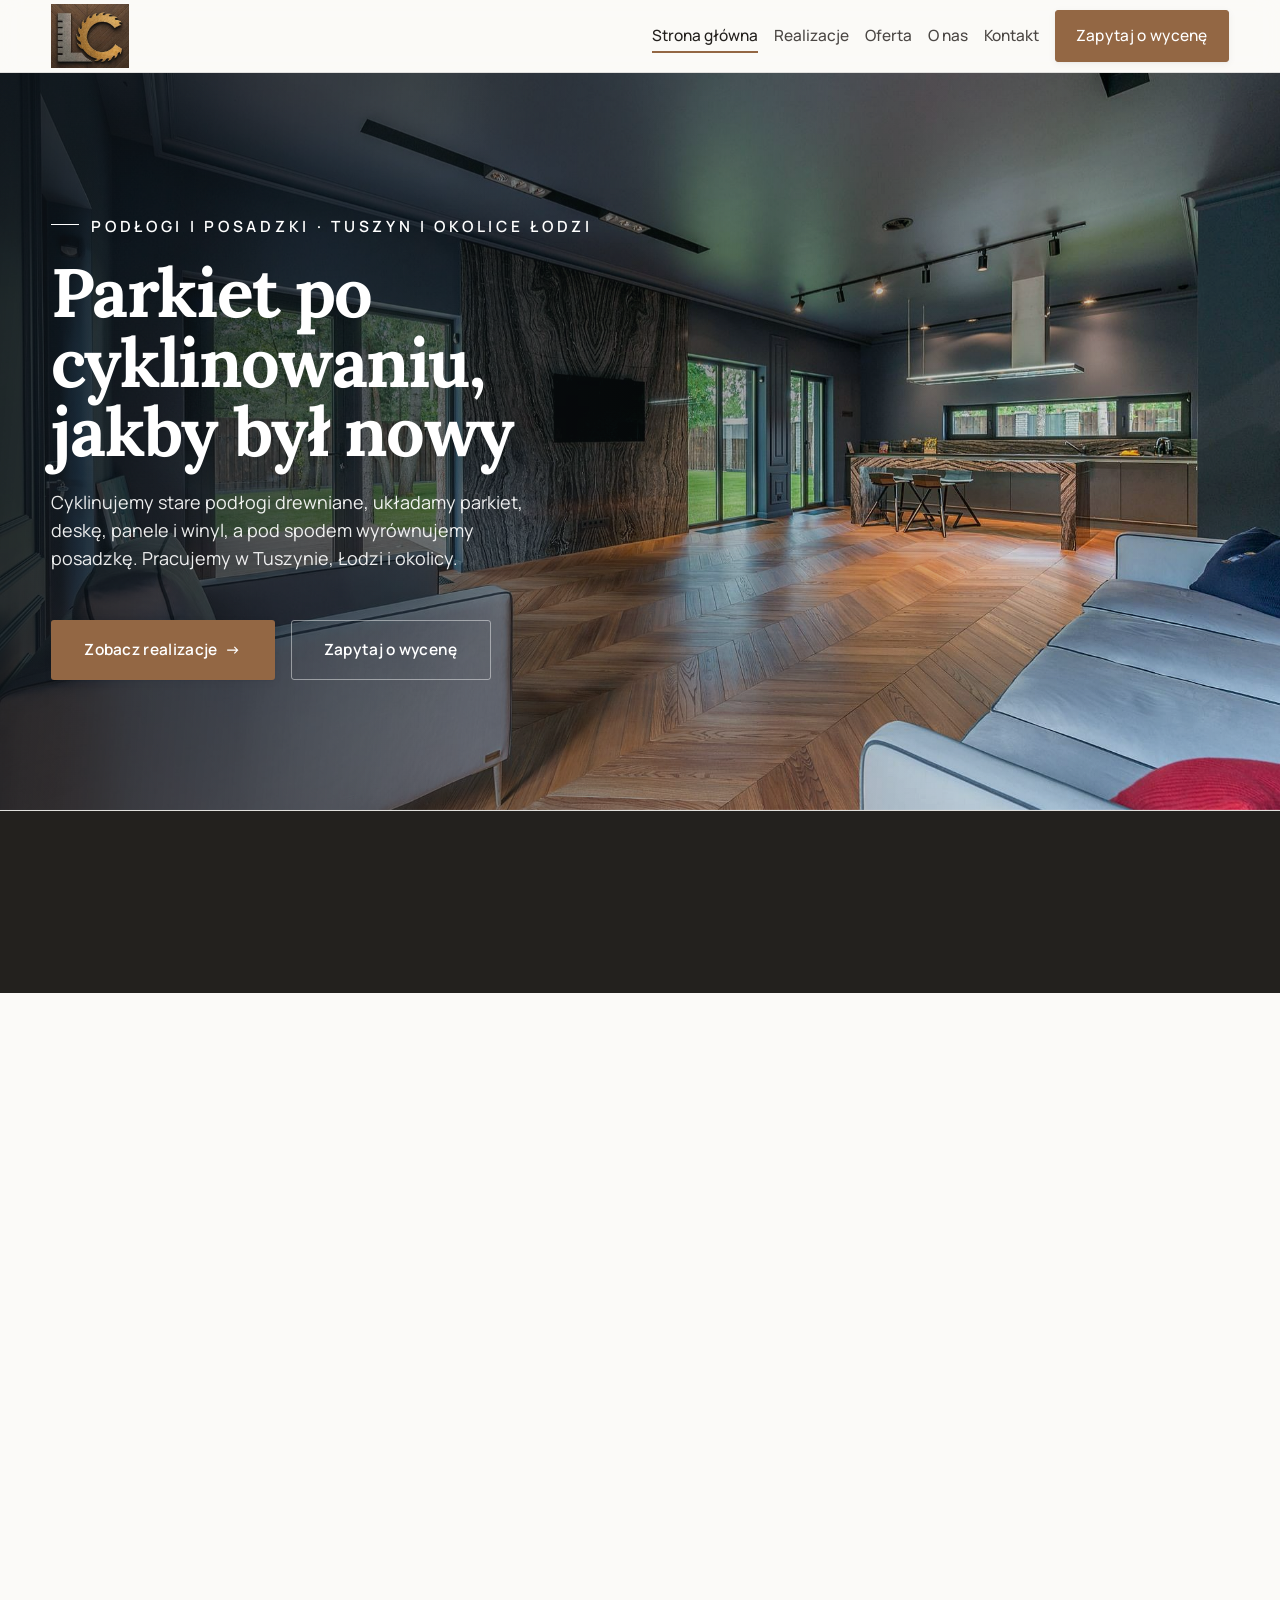
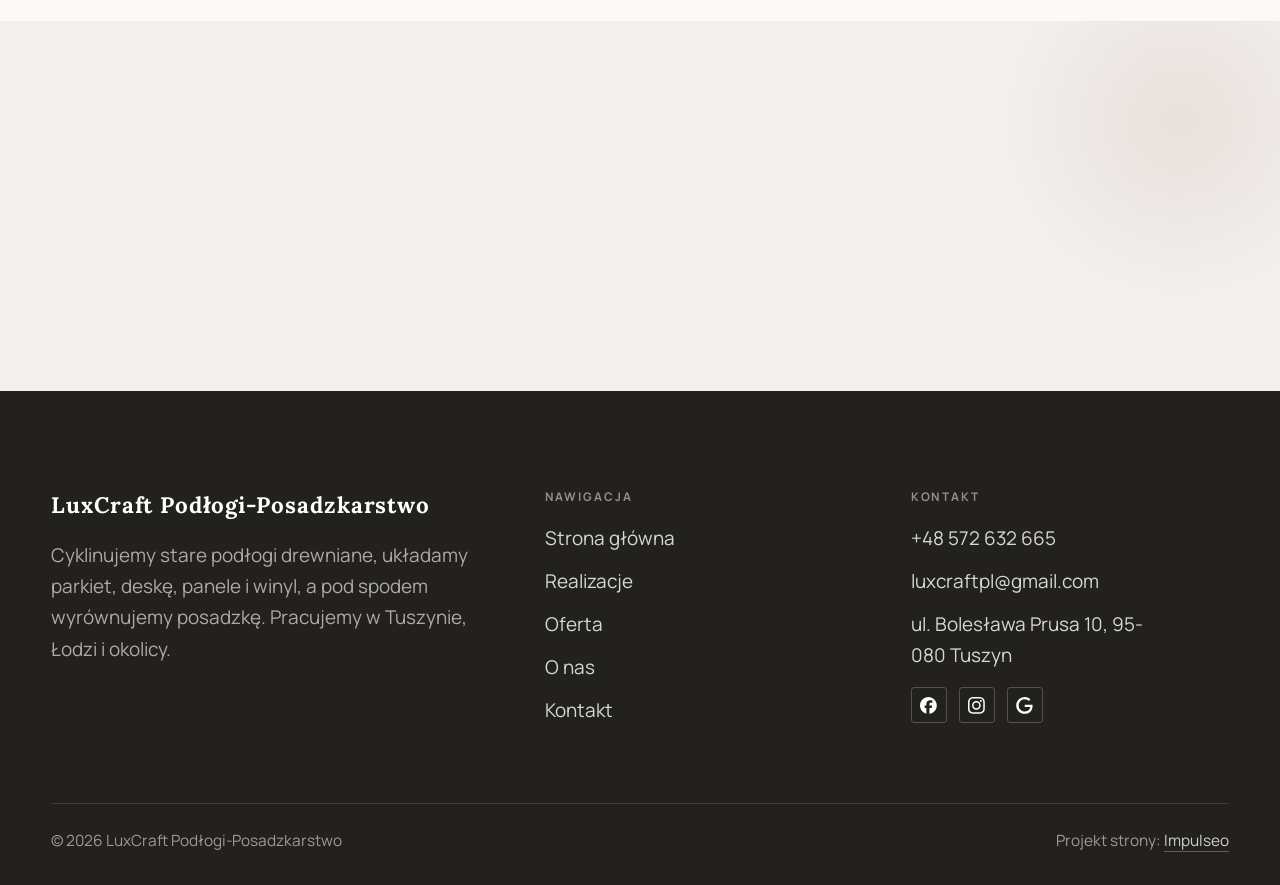
==== index.html @ 482070e0 "Strona demo: luxcraft-podlogi-posadzkarstwo" ====
<!DOCTYPE html>
<html lang="pl">
<head>
<meta charset="UTF-8">
<meta name="viewport" content="width=device-width, initial-scale=1.0">
<title>LuxCraft Podłogi-Posadzkarstwo - cyklinowanie i układanie podłóg, Tuszyn i okolice Łodzi</title>
<meta name="description" content="LuxCraft Podłogi z Tuszyna - cyklinowanie podłóg drewnianych, układanie parkietu, deski, paneli laminowanych i winylowych, wyrównywanie posadzek, listwy przypodłogowe i tarasy. Łódź i okolice. Zadzwoń: 572 632 665.">
<link rel="canonical" href="https://kris20032.github.io/luxcraft-podlogi-posadzkarstwo/">
<meta name="robots" content="noindex, nofollow">
<meta property="og:type" content="website">
<meta property="og:locale" content="pl_PL">
<meta property="og:site_name" content="LuxCraft Podłogi-Posadzkarstwo">
<meta property="og:title" content="LuxCraft Podłogi-Posadzkarstwo - cyklinowanie i układanie podłóg, Tuszyn i okolice Łodzi">
<meta property="og:description" content="LuxCraft Podłogi z Tuszyna - cyklinowanie podłóg drewnianych, układanie parkietu, deski, paneli laminowanych i winylowych, wyrównywanie posadzek, listwy przypodłogowe i tarasy. Łódź i okolice. Zadzwoń: 572 632 665.">
<meta property="og:url" content="https://kris20032.github.io/luxcraft-podlogi-posadzkarstwo/">
<meta property="og:image" content="https://kris20032.github.io/luxcraft-podlogi-posadzkarstwo/img/og.jpg">
<meta property="og:image:width" content="1200">
<meta property="og:image:height" content="630">
<meta name="twitter:card" content="summary_large_image">
<script type="application/ld+json">{"@context": "https://schema.org", "@type": "LocalBusiness", "name": "LuxCraft Podłogi-Posadzkarstwo", "url": "https://kris20032.github.io/luxcraft-podlogi-posadzkarstwo/", "telephone": "+48572632665", "image": "https://kris20032.github.io/luxcraft-podlogi-posadzkarstwo/img/og.jpg", "areaServed": "Tuszyn", "sameAs": ["https://www.facebook.com/profile.php?id=61578839764706", "https://www.instagram.com/luxcraft_podlogi/", "https://www.google.com/maps/place/LuxCraft+Pod%C5%82ogi-Posadzkarstwo/@51.6313398,19.4981969,15z/data=!4m6!3m5!1s0x6aaaa3cc109cfe4b:0xc09b48c44f411f29!8m2!3d51.6313398!4d19.4981969"]}</script>
<link rel="preconnect" href="https://fonts.googleapis.com">
<link rel="preconnect" href="https://fonts.gstatic.com" crossorigin>
<link href="https://fonts.googleapis.com/css2?family=Lora:wght@500;600;700&family=Manrope:wght@400;500;600&display=swap" rel="stylesheet">
<link rel="stylesheet" href="assets/styles.css?v=b77d9352">
</head>
<body>

<header class="nav">
  <div class="wrap nav-inner">
    <a class="brand brand-has-logo" href="index.html"><img class="brand-logo" src="img/logo.jpg" alt="LuxCraft Podłogi-Posadzkarstwo" width="520" height="430" decoding="async"></a>
    <nav class="nav-links">
      <a href="index.html" class="active" aria-current="page">Strona główna</a>
      <a href="realizacje.html">Realizacje</a>
      <a href="oferta.html">Oferta</a>
      <a href="o-nas.html">O nas</a>
      <a href="kontakt.html">Kontakt</a>
      <a href="kontakt.html" class="btn btn-accent">Zapytaj o wycenę</a>
    </nav>
    <button class="nav-toggle" aria-label="Menu"><span></span><span></span><span></span></button>
  </div>
</header>

<main>
<section class="hero-cine">
  <img src="img/hero.jpg" fetchpriority="high" data-rotate="img/g1.jpg|img/g2.jpg" alt="LuxCraft Podłogi-Posadzkarstwo - Parkiet po cyklinowaniu, jakby był nowy" width="1880" height="1255">
  <div class="wrap">
    <div class="hero-copy">
      <span class="eyebrow">Podłogi i posadzki · Tuszyn i okolice Łodzi</span>
      <h1>Parkiet po cyklinowaniu, jakby był nowy</h1>
      <p class="lead">Cyklinujemy stare podłogi drewniane, układamy parkiet, deskę, panele i winyl, a pod spodem wyrównujemy posadzkę. Pracujemy w Tuszynie, Łodzi i okolicy.</p>
      <div class="hero-actions">
        <a href="realizacje.html" class="btn btn-accent">Zobacz realizacje <span class="arr">→</span></a>
        <a href="kontakt.html" class="btn btn-ghost btn-on-dark">Zapytaj o wycenę</a>
      </div>
    </div>
  </div>
</section>
<section class="strip n-5" style="padding-block:0">
  <div class="wrap">
    <div class="item reveal"><div class="k">Tuszyn</div><div class="v">Łódź i okolice</div></div>
    <div class="item reveal"><div class="k">Cyklinowanie</div><div class="v">parkietu i deski</div></div>
    <div class="item reveal"><div class="k">Drewno i panele</div><div class="v">laminat, winyl</div></div>
    <div class="item reveal"><div class="k">Tarasy</div><div class="v">układanie od podstaw</div></div>
    <div class="item reveal"><div class="k">Elastyczne terminy</div><div class="v">dopasowane do Ciebie</div></div>
  </div>
</section>
<section>
  <div class="wrap split">
    <div class="split-art reveal"><img src="img/g3.jpg" alt="LuxCraft Podłogi-Posadzkarstwo - realizacja" loading="lazy" width="1880" height="1255" decoding="async"></div>
    <div class="split-copy reveal">
      <span class="eyebrow">O nas</span>
      <h2>Firma od podłóg z Tuszyna</h2>
      <p class="muted">LuxCraft Podłogi prowadzi Maksymilian Pasiński. Mamy siedzibę w Tuszynie i jeździmy do klientów w Łodzi i całej okolicy. Robimy podłogi: drewniane, laminowane i winylowe, a do tego cyklinowanie, przygotowanie posadzki i tarasy.</p>
      <p class="muted">Działalność jest zarejestrowana, więc wystawiamy faktury. Terminy ustalamy elastycznie, cenę podajemy przed rozpoczęciem prac. Przy starym parkiecie mówimy wprost, czy wystarczy go wycyklinować, czy lepiej położyć nowy.</p>
      <a href="o-nas.html" class="btn btn-ghost">Poznaj nas <span class="arr">→</span></a>
    </div>
  </div>
</section>
<section class="gateways-band">
  <div class="wrap">
    <div class="gateways">
      <a href="oferta.html" class="gateway reveal"><img src="img/g4.jpg" alt="Cyklinowanie podłóg drewnianych" loading="lazy" width="1445" height="1088" decoding="async"><span class="g-ttl">Cyklinowanie podłóg drewnianych</span></a>
      <a href="oferta.html" class="gateway reveal"><img src="img/g5.jpg" alt="Układanie parkietu i deski" loading="lazy" width="1880" height="1255" decoding="async"><span class="g-ttl">Układanie parkietu i deski</span></a>
      <a href="oferta.html" class="gateway reveal"><img src="img/g6.jpg" alt="Panele laminowane i winylowe" loading="lazy" width="1880" height="1255" decoding="async"><span class="g-ttl">Panele laminowane i winylowe</span></a>
    </div>
  </div>
</section>
<section class="stopklatka" aria-hidden="true">
  <div class="stk-bg" style="background-image:url(img/g8.jpg)"></div>
</section>
<section class="opinie">
  <div class="wrap">
    <div class="head center reveal">
      <span class="eyebrow">Opinie</span>
      <h2>Co mówią klienci</h2>
    </div>
    <p class="op-meta reveal"><a class="op-google" href="https://www.google.com/maps/place/LuxCraft+Pod%C5%82ogi-Posadzkarstwo/@51.6313398,19.4981969,15z/data=!4m6!3m5!1s0x6aaaa3cc109cfe4b:0xc09b48c44f411f29!8m2!3d51.6313398!4d19.4981969" target="_blank" rel="noopener"><svg class="op-g-ico" viewBox="0 0 24 24" width="17" height="17" aria-hidden="true"><path fill="#4285F4" d="M22.56 12.25c0-.78-.07-1.53-.2-2.25H12v4.26h5.92c-.26 1.37-1.04 2.53-2.21 3.31v2.77h3.57c2.08-1.92 3.28-4.74 3.28-8.09z"/><path fill="#34A853" d="M12 23c2.97 0 5.46-.98 7.28-2.66l-3.57-2.77c-.98.66-2.23 1.06-3.71 1.06-2.86 0-5.29-1.93-6.16-4.53H2.18v2.84C3.99 20.53 7.7 23 12 23z"/><path fill="#FBBC05" d="M5.84 14.09c-.22-.66-.35-1.36-.35-2.09s.13-1.43.35-2.09V7.07H2.18C1.43 8.55 1 10.22 1 12s.43 3.45 1.18 4.93l2.85-2.22.81-.62z"/><path fill="#EA4335" d="M12 5.38c1.62 0 3.06.56 4.21 1.64l3.15-3.15C17.45 2.09 14.97 1 12 1 7.7 1 3.99 3.47 2.18 7.07l3.66 2.84c.87-2.6 3.3-4.53 6.16-4.53z"/></svg><span>Zobacz opinie w Google</span><span class="arr">→</span></a></p>
    <div class="opinie-grid">
      <figure class="op-card reveal"><blockquote>Polecam, podłoga wykonana profesjonalnie, szybko i przede wszystkim w dobrej cenie.</blockquote><span class="op-autor">J., opinia z Oferteo</span></figure>
    </div>
  </div>
</section>
<section>
  <div class="wrap">
    <div class="head reveal">
      <span class="eyebrow">Realizacje</span>
      <h2>Podłogi z naszych realizacji</h2>
      <p>Parkiet po cyklinowaniu, deska dębowa w salonie i praca przy tarasie - plus inspiracje do wnętrz, w których sprawdza się drewniana podłoga.</p>
    </div>
    <div class="gallery">
      <div class="tile t-two3 reveal"><img src="img/g7.jpg" alt="LuxCraft Podłogi-Posadzkarstwo" loading="lazy" width="1802" height="1300" decoding="async"></div>
      <div class="tile t-third reveal"><img src="img/g9.jpg" alt="LuxCraft Podłogi-Posadzkarstwo" loading="lazy" width="1396" height="1916" decoding="async"></div>
      <div class="tile t-third reveal"><img src="img/g10.jpg" alt="LuxCraft Podłogi-Posadzkarstwo" loading="lazy" width="1542" height="2048" decoding="async"></div>
      <div class="tile t-third reveal"><img src="img/about.jpg" alt="LuxCraft Podłogi-Posadzkarstwo" loading="lazy" width="1880" height="1255" decoding="async"></div>
    </div>
    <div style="margin-top:var(--space-7)" class="reveal"><a href="realizacje.html" class="btn btn-accent">Pełna galeria <span class="arr">→</span></a></div>
  </div>
</section>
<section class="cta">
  <div class="wrap">
    <div class="reveal">
      <span class="eyebrow">Współpraca</span>
      <h2>Masz podłogę do zrobienia? Wycenimy ją.</h2>
      <p>Zadzwoń albo napisz - umówimy oględziny i podamy cenę za całość.</p>
    </div>
    <div class="cta-actions reveal">
      <a href="kontakt.html" class="btn btn-light">Zapytaj o wycenę <span class="arr">→</span></a>
      <a href="tel:+48572632665" class="btn btn-ghost btn-ghost-cta">+48 572 632 665</a>
    </div>
  </div>
</section>
</main>

<footer>
  <div class="wrap">
    <div class="foot-grid">
      <div class="foot-brand">
        <div class="name">LuxCraft Podłogi-Posadzkarstwo</div>
        <p>Cyklinujemy stare podłogi drewniane, układamy parkiet, deskę, panele i winyl, a pod spodem wyrównujemy posadzkę. Pracujemy w Tuszynie, Łodzi i okolicy.</p>
      </div>
      <div class="foot-col">
        <h4>Nawigacja</h4>
        <a href="index.html">Strona główna</a>
        <a href="realizacje.html">Realizacje</a>
        <a href="oferta.html">Oferta</a>
        <a href="o-nas.html">O nas</a>
        <a href="kontakt.html">Kontakt</a>
      </div>
      <div class="foot-col">
        <h4>Kontakt</h4>
        <a href="tel:+48572632665">+48 572 632 665</a>
        <a href="mailto:luxcraftpl@gmail.com">luxcraftpl@gmail.com</a>
        <p>ul. Bolesława Prusa 10, 95-080 Tuszyn</p>
      <div class="foot-soc">
        <a class="soc" href="https://www.facebook.com/profile.php?id=61578839764706" target="_blank" rel="noopener" aria-label="Facebook - LuxCraft Podłogi-Posadzkarstwo"><svg viewBox="0 0 24 24" aria-hidden="true" focusable="false"><path d="M9.101 23.691v-7.98H6.627v-3.667h2.474v-1.58c0-4.085 1.848-5.978 5.858-5.978.401 0 .955.042 1.468.103a8.68 8.68 0 0 1 1.141.195v3.325a8.623 8.623 0 0 0-.653-.036 26.805 26.805 0 0 0-.733-.009c-.707 0-1.259.096-1.675.309a1.686 1.686 0 0 0-.679.622c-.258.42-.374.995-.374 1.752v1.297h3.919l-.386 2.103-.287 1.564h-3.246v8.245C19.396 23.238 24 18.179 24 12.044c0-6.627-5.373-12-12-12s-12 5.373-12 12c0 5.628 3.874 10.35 9.101 11.647Z" fill="currentColor"/></svg></a>
        <a class="soc" href="https://www.instagram.com/luxcraft_podlogi/" target="_blank" rel="noopener" aria-label="Instagram - LuxCraft Podłogi-Posadzkarstwo"><svg viewBox="0 0 24 24" aria-hidden="true" focusable="false"><path d="M7.0301.084c-1.2768.0602-2.1487.264-2.911.5634-.7888.3075-1.4575.72-2.1228 1.3877-.6652.6677-1.075 1.3368-1.3802 2.127-.2954.7638-.4956 1.6365-.552 2.914-.0564 1.2775-.0689 1.6882-.0626 4.947.0062 3.2586.0206 3.6671.0825 4.9473.061 1.2765.264 2.1482.5635 2.9107.308.7889.72 1.4573 1.388 2.1228.6679.6655 1.3365 1.0743 2.1285 1.38.7632.295 1.6361.4961 2.9134.552 1.2773.056 1.6884.069 4.9462.0627 3.2578-.0062 3.668-.0207 4.9478-.0814 1.28-.0607 2.147-.2652 2.9098-.5633.7889-.3086 1.4578-.72 2.1228-1.3881.665-.6682 1.0745-1.3378 1.3795-2.1284.2957-.7632.4966-1.636.552-2.9124.056-1.2809.0692-1.6898.063-4.948-.0063-3.2583-.021-3.6668-.0817-4.9465-.0607-1.2797-.264-2.1487-.5633-2.9117-.3084-.7889-.72-1.4568-1.3876-2.1228C21.2982 1.33 20.628.9208 19.8378.6165 19.074.321 18.2017.1197 16.9244.0645 15.6471.0093 15.236-.005 11.977.0014 8.718.0076 8.31.0215 7.0301.0839m.1402 21.6932c-1.17-.0509-1.8053-.2453-2.2287-.408-.5606-.216-.96-.4771-1.3819-.895-.422-.4178-.6811-.8186-.9-1.378-.1644-.4234-.3624-1.058-.4171-2.228-.0595-1.2645-.072-1.6442-.079-4.848-.007-3.2037.0053-3.583.0607-4.848.05-1.169.2456-1.805.408-2.2282.216-.5613.4762-.96.895-1.3816.4188-.4217.8184-.6814 1.3783-.9003.423-.1651 1.0575-.3614 2.227-.4171 1.2655-.06 1.6447-.072 4.848-.079 3.2033-.007 3.5835.005 4.8495.0608 1.169.0508 1.8053.2445 2.228.408.5608.216.96.4754 1.3816.895.4217.4194.6816.8176.9005 1.3787.1653.4217.3617 1.056.4169 2.2263.0602 1.2655.0739 1.645.0796 4.848.0058 3.203-.0055 3.5834-.061 4.848-.051 1.17-.245 1.8055-.408 2.2294-.216.5604-.4763.96-.8954 1.3814-.419.4215-.8181.6811-1.3783.9-.4224.1649-1.0577.3617-2.2262.4174-1.2656.0595-1.6448.072-4.8493.079-3.2045.007-3.5825-.006-4.848-.0608M16.953 5.5864A1.44 1.44 0 1 0 18.39 4.144a1.44 1.44 0 0 0-1.437 1.4424M5.8385 12.012c.0067 3.4032 2.7706 6.1557 6.173 6.1493 3.4026-.0065 6.157-2.7701 6.1506-6.1733-.0065-3.4032-2.771-6.1565-6.174-6.1498-3.403.0067-6.156 2.771-6.1496 6.1738M8 12.0077a4 4 0 1 1 4.008 3.9921A3.9996 3.9996 0 0 1 8 12.0077" fill="currentColor"/></svg></a>
        <a class="soc" href="https://www.google.com/maps/place/LuxCraft+Pod%C5%82ogi-Posadzkarstwo/@51.6313398,19.4981969,15z/data=!4m6!3m5!1s0x6aaaa3cc109cfe4b:0xc09b48c44f411f29!8m2!3d51.6313398!4d19.4981969" target="_blank" rel="noopener" aria-label="Google - LuxCraft Podłogi-Posadzkarstwo"><svg viewBox="0 0 24 24" aria-hidden="true" focusable="false"><path d="M12.48 10.92v3.28h7.84c-.24 1.84-.853 3.187-1.787 4.133-1.147 1.147-2.933 2.4-6.053 2.4-4.827 0-8.6-3.893-8.6-8.72s3.773-8.72 8.6-8.72c2.6 0 4.507 1.027 5.907 2.347l2.307-2.307C18.747 1.44 16.133 0 12.48 0 5.867 0 .307 5.387.307 12s5.56 12 12.173 12c3.573 0 6.267-1.173 8.373-3.36 2.16-2.16 2.84-5.213 2.84-7.667 0-.76-.053-1.467-.173-2.053H12.48z" fill="currentColor"/></svg></a>
      </div>
      </div>
    </div>
    <div class="foot-bot">
      <span>© 2026 LuxCraft Podłogi-Posadzkarstwo</span>
      <span>Projekt strony: <a class="foot-credit" href="https://impulseo.pl" target="_blank" rel="noopener">Impulseo</a></span>
    </div>
  </div>
</footer>
<div class="sticky-reserve"><a class="sr-book" href="kontakt.html">Zapytaj o wycenę</a><a class="sr-call" href="tel:+48572632665" aria-label="Zadzwoń"><svg class="ico-tel" width="16" height="16" viewBox="0 0 24 24" fill="none" aria-hidden="true"><path d="M6.6 10.8a15.5 15.5 0 0 0 6.6 6.6l2.2-2.2a1 1 0 0 1 1-.24 11.4 11.4 0 0 0 3.6.58 1 1 0 0 1 1 1V20a1 1 0 0 1-1 1A17 17 0 0 1 3 4a1 1 0 0 1 1-1h3.5a1 1 0 0 1 1 1c0 1.25.2 2.46.58 3.6a1 1 0 0 1-.25 1l-2.23 2.2Z" fill="currentColor"/></svg></a></div>
<div class="demo-wazne" data-do="2026-11-03" data-cykl="3" hidden><svg class="dw-ico" width="13" height="13" viewBox="0 0 24 24" fill="none" aria-hidden="true"><circle cx="12" cy="12" r="8.6" stroke="currentColor" stroke-width="1.8"/><path d="M12 7.2V12l3.3 2" stroke="currentColor" stroke-width="1.8" stroke-linecap="round"/></svg><span class="dw-txt"></span></div>

<script src="assets/main.js"></script>
</body>
</html>
---- assets/styles.css ----
/* ============================================================
   STOLBASZ — premium, architektoniczny B2B fit-out
   Jasna paleta, zero brązu. System wg premium-web-craft.
   Projekt strony: Impulseo (impulseo.pl)
   ============================================================ */

:root{
  /* PALETA — jasna, architektoniczna, chłodna */
  --paper:#F3F1EC;          /* główne tło */
  --paper-2:#E6E3DB;        /* sekcje alternatywne (chłodny jasny szary) */
  --paper-3:#E6E3DB;        /* delikatne wypełnienia */
  --ink:#23211E;            /* tekst główny — chłodny grafit */
  --ink-soft:#43403A;       /* nagłówki drugorzędne */
  --muted:#87837A;          /* tekst poboczny */
  --line:rgba(35,33,30,.12);/* hairline */
  --accent:#8A6B3C;         /* stonowany petrol-slate — jedyny akcent */
  --accent-d:#6E5430;
  --accent-soft:rgba(138,107,60,.10);
  --dark:#23211E;           /* sekcje ciemne (stopka/CTA) */

  /* HOVER ZDJĘĆ — JEDEN standard dla całego silnika (decyzja K. 04.08.2026, artefakt z wariantami).
     AKTUALNE (K.+Szymon 09.08.2026, wybór z artefaktu 6 wariantów): zoom 1.05 przy 1.4s -
     przy tak długim czasie mocniejszy kadr NIE skacze, tylko „oddycha". Poprzedni standard
     (1.02 / .55s z 04.08) odbierany jako dynamiczny i szybki.
     Spoczynek lekko przygaszony, ale TYLKO tam, gdzie jest mysz (@media hover:hover) —
     na telefonie zdjęcia zostają w pełnej jasności. */
  --img-zoom:1.05;                   /* K.+Szymon 09.08: wariant F z artefaktu porównawczego */
  --img-rest:brightness(.95) saturate(.99);
  --img-hot:brightness(1.06) saturate(1.05);
  --img-dur:1.4s;                    /* K.+Szymon 09.08 (wariant F): powoli = elegancko */
  --img-ease:cubic-bezier(.16,.84,.44,1);  /* miękki ogon, efekt „oddychania" */

  /* ODSTĘPY — skala 4/8 */
  --space-1:4px; --space-2:8px; --space-3:12px; --space-4:16px; --space-5:24px;
  --space-6:32px; --space-7:48px; --space-8:64px; --space-9:96px; --space-10:128px;

  /* TYPOGRAFIA — fluid clamp() (skala podbita 16.07.2026: większe, czytelniejsze litery — uwaga Adama) */
  --text-sm:clamp(.9rem,.87rem + .12vw,1rem);
  --text-base:clamp(1.08rem,1.04rem + .18vw,1.2rem);
  --text-lg:clamp(1.24rem,1.15rem + .34vw,1.44rem);
  --text-h3:clamp(1.34rem,1.22rem + .55vw,1.66rem);
  --text-h2:clamp(2.1rem,1.66rem + 2.1vw,3.1rem);
  --text-h1:clamp(2.9rem,2.1rem + 4vw,5.1rem);

  /* PROMIENIE — architektoniczne, raczej ostre */
  --r-sm:3px; --r-md:6px; --r-lg:10px;

  /* RUCH */
  --ease:cubic-bezier(.25,.46,.45,.94); --dur:.24s;

  /* CIENIE — miękkie, warstwowe */
  --sh-sm:0 1px 2px rgba(16,24,32,.04), 0 2px 8px rgba(16,24,32,.05);
  --sh-md:0 2px 6px rgba(16,24,32,.05), 0 12px 28px -8px rgba(16,24,32,.12);
  --sh-lg:0 6px 14px rgba(16,24,32,.07), 0 26px 56px -18px rgba(16,24,32,.22);

  --hairline:1px solid var(--line);

  --font-display:'Lora',serif;
  --font-body:'Manrope',sans-serif;
}

*{box-sizing:border-box;margin:0;padding:0}
html{scroll-behavior:smooth}
body{
  font-family:var(--font-body);
  font-size:var(--text-base);
  line-height:1.65;
  color:var(--ink);
  background:var(--paper);
  -webkit-font-smoothing:antialiased;
  text-rendering:optimizeLegibility;
}
img{max-width:100%;height:auto;display:block}  /* height:auto = width/height z atrybutów trzyma proporcje (TOP#12) */
a{color:inherit;text-decoration:none}

.wrap{width:min(92%,1180px);margin-inline:auto}
section{padding-block:clamp(52px,6.5vw,96px)}

h1,h2,h3{font-family:var(--font-display);font-weight:700;line-height:1.08;letter-spacing:-.02em;color:var(--ink)}
h1{font-size:var(--text-h1);letter-spacing:-.035em}
h2{font-size:var(--text-h2);letter-spacing:-.025em}
h3{font-size:var(--text-h3)}
/* MIARA — długość wiersza. WCAG 2.2 SC 1.4.8: max 80 znaków; Butterick: 45–90.
   68ch daje realnie 72–78 znaków polskiego tekstu, czyli z zapasem pod granicą.
   Wcześniej limit miał TYLKO <p> — <li>, <blockquote> i <dd> nie miały żadnego,
   i to jedyny powód, dla którego 23 bloki na dwóch oddanych stronach jadą po
   83–106 znaków w wierszu (pomiar 07.08.2026, bramka `miara`).
   ⚠️ Listy i definicje ograniczamy TYLKO bez klasy: `ul`/`ol` z klasą to u nas
   układ (siatki kafli, menu), a nie tekst ciągły — tam miarę wyznacza układ. */
/* 60ch, nie 68ch (K. 10.08): po zmianie fontów na węższe kroje (DM Sans i spółka)
   w 68ch mieściło się ~90 znaków - bramka pikselowa słusznie zgłaszała przekroczenie
   granicy 80. Pomiar na żywej przeglądarce: 60ch = 90 znaków, 53ch = ~78 znaków, czyli normę WCAG 1.4.8. */
:root{ --miara:53ch }
p{max-width:min(100%,var(--miara))}
blockquote,
ul:not([class])>li, ol:not([class])>li,
dl:not([class])>dd{max-width:min(100%,var(--miara))}

/* ⚠️ Świadomie BEZ wyjątku `.tile p,.card p,.svc p{max-width:none}`, choć nasuwa się sam:
   te akapity BYŁY już ograniczone (stare `p{max-width:65ch}`), więc „wyjątek" nie odblokowałby
   niczego nowego — tylko ROZLUŹNIŁ stan sprzed zmiany na wszystkich demach naraz.
   `figcaption` żadna z reguł wyżej nie dotyczy, więc też nie potrzebuje zwolnienia. */

/* ŁAMANIE. `balance` wyrównuje długości wierszy w nagłówku, `pretty` pilnuje ostatniego
   wiersza akapitu, żeby nie został w nim jeden wyraz. Obsługiwane od Chrome 117 /
   Safari 17.5; starsze przeglądarki po prostu ignorują tę własność.
   `text-wrap:pretty` nie występowało dotąd ANI RAZ w silniku ani w repo klientów. */
h1,h2,h3,.lead,.lede{text-wrap:balance}
p,li,blockquote,dd{text-wrap:pretty}

.eyebrow{
  font-family:var(--font-body);
  font-size:var(--text-sm);
  font-weight:600;
  letter-spacing:.18em;
  text-transform:uppercase;
  color:var(--accent);
  display:inline-flex;align-items:center;gap:var(--space-3);
}
/* flex:none + margin-top = kreska trzyma się PIERWSZEJ linii. Wcześniej align-items:center
   centrowało ją względem całego bloku i przy zawinięciu (długi kicker typu
   „…WNĘTRZ · LESZNO · OD 2019") druga linia lądowała z brzydkim wcięciem. */
.eyebrow{align-items:flex-start}
.eyebrow>*,.eyebrow{text-wrap:balance}   /* dlugi kicker lamal sie na sierote typu samo „2019" w drugiej linii */
.eyebrow::before{content:"";width:28px;height:1px;background:var(--accent);display:inline-block;flex:none;margin-top:.62em}

.muted{color:var(--muted)}
.lead{font-size:var(--text-lg);line-height:1.55;color:var(--ink-soft);max-width:50ch}

/* ---------- BUTTONS ---------- */
.btn{
  display:inline-flex;align-items:center;gap:var(--space-2);
  font-weight:600;font-size:var(--text-sm);letter-spacing:.02em;
  padding:var(--space-4) var(--space-6);
  border-radius:var(--r-sm);
  transition:transform var(--dur) var(--ease),box-shadow var(--dur) var(--ease),background var(--dur) var(--ease);
  cursor:pointer;border:1px solid transparent;
}
.btn-accent{background:var(--accent);color:#fff;box-shadow:var(--sh-sm)}
.btn-accent:hover{background:var(--accent-d);transform:translateY(-2px);box-shadow:var(--sh-md)}
.btn-accent:active{transform:translateY(0);box-shadow:var(--sh-sm)}
.btn-ghost{background:transparent;color:var(--ink);border-color:var(--line)}
.btn-ghost:hover{border-color:var(--accent);color:var(--accent);transform:translateY(-2px)}
.btn-light{background:#fff;color:var(--ink);box-shadow:var(--sh-sm)}
.btn-light:hover{transform:translateY(-2px);box-shadow:var(--sh-md)}
.btn .arr{transition:transform var(--dur) var(--ease)}
.btn:hover .arr{transform:translateX(4px)}

/* ---------- NAV ---------- */
.nav{
  position:sticky;top:0;z-index:50;
  background:color-mix(in srgb,var(--paper) 88%,transparent);
  backdrop-filter:saturate(140%) blur(10px);
  border-bottom:var(--hairline);
}
.nav-inner{display:flex;align-items:center;justify-content:space-between;gap:var(--space-5);height:72px}
/* ANTY-NACHODZENIE (K. 05.08.2026): długa nazwa firmy + przycisk z pełnym numerem nie mieściły się w pasku
   i flex ściskał linki PONIŻEJ ich treści - "Kontakt" wchodził na ramkę "Zadzwoń +48 ...". Teraz ustępuje
   nazwa marki (skrót wielokropkiem), a menu i przycisk nigdy się nie kurczą ani nie zachodzą na siebie. */
.brand{display:flex;flex-direction:column;line-height:1;min-width:0;flex:0 1 auto}
.brand .name{font-family:var(--font-display);font-weight:800;font-size:1.35rem;letter-spacing:.04em;white-space:nowrap;overflow:hidden;text-overflow:ellipsis}
.brand .sub{font-size:.62rem;letter-spacing:.34em;text-transform:uppercase;color:var(--muted);margin-top:5px;white-space:nowrap;overflow:hidden;text-overflow:ellipsis}
.nav-links{display:flex;align-items:center;gap:var(--space-6);flex:0 0 auto}
.nav-links a{font-size:var(--text-sm);font-weight:500;color:var(--ink-soft);position:relative;padding-block:4px;white-space:nowrap;transition:color var(--dur) var(--ease)}
.nav-links a::after{content:"";position:absolute;left:0;bottom:0;width:0;height:1.5px;background:var(--accent);transition:width var(--dur) var(--ease)}
.nav-links a:hover,.nav-links a.active{color:var(--ink)}
.nav-links a:hover::after,.nav-links a.active::after{width:100%}
.nav-links .btn{padding:var(--space-2) var(--space-5)}
/* przyciski w nav: właściwy kolor (przebij .nav-links a) + bez podkreślenia */
.nav-links a.btn-accent{color:#fff}
.nav-links a.btn-ghost,.nav-links a.btn-light{color:var(--ink)}
/* CTA w pasku: NIE podkreślenie spod linków menu, ale ten sam przelatujący błysk,
   co na wszystkich innych przyciskach (zgłoszenie K. 13.08.2026 - „na hero jest efekt
   światła przechodzącego przez przycisk, na navbarze go nie ma, a mają być identyczne").
   Reguła `.nav-links a::after` jest silniejsza od `.btn::after`, więc trzeba jej
   geometrię wyzerować i wpisać połysk z nazwy - samo `display:none` gasiło efekt. */
.nav-links a.btn::after{
  display:block;content:"";position:absolute;inset:0;z-index:-1;pointer-events:none;
  width:auto;height:auto;border-radius:inherit;   /* kasuje geometrię podkreślenia (width:0;height:1.5px) */
  background:linear-gradient(100deg,transparent 32%,rgba(255,255,255,.20) 50%,transparent 68%);
  translate:-120% 0}
@media (prefers-reduced-motion:no-preference){
  .nav-links a.btn:hover::after{translate:120% 0;transition:translate .75s var(--mt-ease,cubic-bezier(.16,.84,.44,1))}
}
.nav-toggle{display:none;background:none;border:none;cursor:pointer;flex-direction:column;gap:5px;padding:8px}
.nav-toggle span{width:24px;height:2px;background:var(--ink);transition:var(--dur)}
/* Ciasny zakres MIĘDZY menu mobilnym a pełnym pulpitem: zbijamy odstępy i nazwę marki,
   żeby wszystko zmieściło się naturalnie, zanim w ogóle dojdzie do skracania wielokropkiem. */
@media(max-width:1280px) and (min-width:921px){
  .nav-links{gap:var(--space-4)}
  .nav-links .btn{padding:var(--space-2) var(--space-4)}
  .brand .name{font-size:1.15rem}
}

/* ---------- HERO (split) ---------- */
.hero{position:relative;overflow:hidden;border-bottom:var(--hairline)}
.hero-grid{display:grid;grid-template-columns:1.05fr .95fr;gap:clamp(24px,4vw,60px);align-items:center;
  padding-block:clamp(36px,4.5vw,64px)}
.hero-copy .eyebrow{margin-bottom:var(--space-5)}
.hero-copy h1{margin-bottom:var(--space-5)}
.hero-copy .lead{margin-bottom:var(--space-7)}
.hero-actions{display:flex;flex-wrap:wrap;gap:var(--space-4)}
.hero-art{position:relative;aspect-ratio:4/3;border-radius:var(--r-lg);overflow:hidden;box-shadow:var(--sh-lg)}
.hero-art img{width:100%;height:100%;object-fit:cover}
.hero-art::after{content:"";position:absolute;inset:0;background:linear-gradient(180deg,transparent 55%,rgba(18,24,28,.28))}
.hero-badge{position:absolute;left:var(--space-5);bottom:var(--space-5);z-index:2;
  background:rgba(252,252,251,.94);backdrop-filter:blur(4px);
  border-radius:var(--r-md);padding:var(--space-4) var(--space-5);box-shadow:var(--sh-md);max-width:78%}
.hero-badge strong{display:block;font-family:var(--font-display);font-size:1rem;letter-spacing:-.01em}
.hero-badge span{font-size:var(--text-sm);color:var(--muted)}

/* ---------- HERO duży / kinowy (strona główna) ---------- */
.hero-cine{position:relative;min-height:clamp(560px,82vh,840px);min-height:clamp(560px,82svh,840px);display:flex;align-items:center;overflow:hidden;border-bottom:var(--hairline)}
.hero-cine>img{position:absolute;inset:0;width:100%;height:100%;object-fit:cover;z-index:0}
.hero-cine::after{content:"";position:absolute;inset:0;z-index:1;
  background:linear-gradient(95deg,rgba(13,18,23,.86) 0%,rgba(13,18,23,.64) 32%,rgba(13,18,23,.24) 62%,rgba(13,18,23,.04) 100%)}
.hero-cine .wrap{position:relative;z-index:2;padding-block:var(--space-8)}
.hero-cine .hero-copy{max-width:660px}
.hero-cine .eyebrow{color:#fff;margin-bottom:var(--space-5)}
.hero-cine .eyebrow::before{background:#fff}
.hero-cine h1{color:#fff;margin-bottom:var(--space-5);font-size:clamp(2.9rem,2rem + 4.4vw,5.2rem);text-wrap:balance}
.hero-cine .lead{color:rgba(255,255,255,.92);max-width:48ch;margin-bottom:var(--space-7)}
.hero-cine .hero-actions{display:flex;flex-wrap:wrap;gap:var(--space-4)}
/* NISKIE OKNO (laptop z dokiem i paskami przeglądarki ma ~700-780 px wysokości widoku):
   H1 do 5.2rem + długi lead nie mieściły się i przyciski wypadały POD krawędź ekranu -
   klient widział stronę bez ani jednego CTA. Skalujemy w dół, zamiast przycinać treść. */
@media(min-width:821px) and (max-height:820px){
  .hero-cine{min-height:clamp(520px,94svh,780px)}
  .hero-cine .wrap{padding-block:var(--space-6)}
  .hero-cine h1{font-size:clamp(2.2rem,1.5rem + 2.6vw,3.6rem);margin-bottom:var(--space-4)}
  .hero-cine .eyebrow{margin-bottom:var(--space-4)}
  .hero-cine .lead{margin-bottom:var(--space-5);max-width:44ch}
}
@media(max-width:680px){
  .hero-cine{min-height:clamp(520px,76vh,640px);min-height:clamp(520px,76svh,640px);align-items:flex-end}
  .hero-cine::after{background:linear-gradient(0deg,rgba(13,18,23,.9) 6%,rgba(13,18,23,.45) 55%,rgba(13,18,23,.25) 100%)}
  .hero-cine .wrap{padding-bottom:var(--space-9)}
  /* TELEFON (~90% oglądających): lead potrafił zająć 8 linii i zepchnąć CTA poza pierwszy ekran.
     Zwężamy interlinię i skalę - treści nie ucinamy, bo to ona sprzedaje. */
  .hero-cine .lead{font-size:.98rem;line-height:1.5;margin-bottom:var(--space-5)}
  .hero-cine .eyebrow{font-size:.72rem;letter-spacing:.13em;margin-bottom:var(--space-4)}
  .hero-cine .eyebrow::before{width:20px}
  .hero-cine h1{margin-bottom:var(--space-4)}
}

/* full-bleed hero variant (podstrony) */
.pagehead{position:relative;min-height:46vh;min-height:46svh;display:flex;align-items:flex-end;overflow:hidden;border-bottom:var(--hairline)}
.pagehead img{position:absolute;inset:0;width:100%;height:100%;object-fit:cover}
/* 10.08.2026 (decyzja K.): mocniejsze przyciemnienie + cień pod tekstem. Bramka mierzyła na
   nagłówkach podstron 3,38-3,43:1 przy wymaganych 4,5 — jasne zdjęcie (hala, śnieg, niebo)
   podchodziło pod biały tekst. Zdjęcia klientów są różne, więc kontrast musi dawać WARSTWA,
   a nie szczęśliwy dobór kadru. */
.pagehead::after{content:"";position:absolute;inset:0;background:linear-gradient(180deg,rgba(18,24,28,.40),rgba(18,24,28,.76))}
.pagehead .wrap{position:relative;z-index:2;padding-block:var(--space-9);color:#fff}
.pagehead h1{color:#fff;max-width:18ch;text-shadow:0 2px 16px rgba(0,0,0,.55)}
.pagehead .eyebrow{color:#fff}
.pagehead .eyebrow::before{background:#fff}
.pagehead p{color:rgba(255,255,255,.92);margin-top:var(--space-4);max-width:54ch;text-shadow:0 1px 12px rgba(0,0,0,.5)}

/* ---------- STRIP (pasek skrótów / liczby) ---------- */
.strip{background:var(--dark);color:#fff}
/* PASEK HASEŁ — standard 04.08.2026 (decyzja K.): 5 haseł w JEDNYM rzędzie, tekst WYŚRODKOWANY,
   węższe marginesy boczne niż reszta strony (pasek ma iść szerzej), równe wysokości kolumn. */
.strip .wrap{width:min(96%,1440px);display:grid;grid-template-columns:repeat(5,1fr);
  gap:var(--space-5);padding-block:var(--space-7);align-items:stretch}
.strip .item .k{font-family:var(--font-display);font-size:clamp(1.05rem,.82rem + .85vw,1.55rem);
  font-weight:800;letter-spacing:-.02em;color:#fff;line-height:1.18;text-wrap:balance}
.strip .item .v{font-size:var(--text-sm);color:rgba(255,255,255,.66);margin-top:var(--space-2);line-height:1.4}
.strip .item{border-left:2px solid var(--accent);padding-inline:var(--space-4);
  text-align:center;display:flex;flex-direction:column;justify-content:center}
/* liczba kolumn = liczba haseł, żeby ostatnie nie zostawało samo w drugim rzędzie.
   Klasę n-N nadaje multipage.py; domyślnie (bez klasy) pasek jest 5-kolumnowy. */
.strip.n-2 .wrap{grid-template-columns:repeat(2,1fr)}
.strip.n-3 .wrap{grid-template-columns:repeat(3,1fr)}
.strip.n-4 .wrap{grid-template-columns:repeat(4,1fr);gap:var(--space-6)}
.strip.n-4 .item .k{font-size:clamp(1.3rem,1rem + 1.1vw,2rem)}
.strip.n-6 .wrap{grid-template-columns:repeat(6,1fr);gap:var(--space-4)}
.strip.n-6 .item .k{font-size:clamp(.98rem,.8rem + .7vw,1.35rem)}
/* równe łamanie: zamiast "długa linia + jedno słowo" obie linie zbliżonej długości */
.strip .item .k{text-wrap:balance}

/* ---------- SECTION HEAD ---------- */
.head{max-width:48rem;margin-bottom:var(--space-8)}
.head.center{margin-inline:auto;text-align:center}
.head .eyebrow{margin-bottom:var(--space-4)}
.head h2{margin-bottom:var(--space-4)}
.head p{color:var(--muted);font-size:var(--text-lg);line-height:1.55}
.head.center p{margin-inline:auto}

/* ---------- INTRO SPLIT ---------- */
.split{display:grid;grid-template-columns:.92fr 1.08fr;gap:clamp(28px,5vw,80px);align-items:center}
.split.rev{grid-template-columns:1.08fr .92fr}
.split.rev .split-art{order:-1}
.split-art{position:relative;aspect-ratio:5/4;border-radius:var(--r-lg);overflow:hidden;box-shadow:var(--sh-lg)}
.split-art img{width:100%;height:100%;object-fit:cover}
.split-copy h2{margin-bottom:var(--space-5)}
.split-copy p+p{margin-top:var(--space-4)}
.split-copy .btn{margin-top:var(--space-6)}

/* ---------- SERVICES (zakres) ---------- */
.svc-grid{display:grid;grid-template-columns:repeat(auto-fit,minmax(280px,1fr));gap:var(--space-5)}
.svc{background:#fff;border:var(--hairline);border-radius:var(--r-md);padding:var(--space-7) var(--space-6);
  transition:transform var(--dur) var(--ease),box-shadow var(--dur) var(--ease),border-color var(--dur) var(--ease);
  position:relative;overflow:hidden}
.svc::before{content:"";position:absolute;left:0;top:0;width:3px;height:0;background:var(--accent);transition:height var(--dur) var(--ease)}
.svc:hover{transform:translateY(-4px);box-shadow:var(--sh-md);border-color:transparent}
.svc:hover::before{height:100%}
.svc .ic{font-family:var(--font-display);font-size:.8rem;font-weight:700;letter-spacing:.12em;color:var(--accent);margin-bottom:var(--space-4)}
.svc h3{margin-bottom:var(--space-3);font-size:1.22rem}
.svc p{color:var(--muted);font-size:var(--text-base);line-height:1.6}

/* big detailed service rows */
.svc-row{display:grid;grid-template-columns:.8fr 1.2fr;gap:clamp(20px,4vw,60px);align-items:center;padding-block:var(--space-8)}
.svc-row+.svc-row{border-top:var(--hairline)}
.svc-row.rev{grid-template-columns:1.2fr .8fr}
/* Naprzemienny układ wierszy oferty: co drugi wiersz ma zdjęcie po PRAWEJ.
   Było `order:-1` — martwy kod, bo zdjęcie i tak jest pierwszym dzieckiem w HTML,
   więc wszystkie wiersze wyglądały identycznie (zdjęcie zawsze z lewej), a `rev`
   zmieniało tylko szerokość kolumn. Znalezione 29.07.2026 przy różnicowaniu kierunków
   animacji (pomiar pozycji: art.mid 390/502 przy row.mid 756 — zawsze lewa strona). */
.svc-row.rev .svc-row-art{order:2}
.svc-row-art{aspect-ratio:4/3;border-radius:var(--r-md);overflow:hidden;box-shadow:var(--sh-md)}
.svc-row-art img{width:100%;height:100%;object-fit:cover}
.svc-row h3{font-size:1.5rem;margin-bottom:var(--space-4)}
.svc-row .num{font-family:var(--font-display);font-size:.85rem;font-weight:700;letter-spacing:.14em;color:var(--accent);display:block;margin-bottom:var(--space-3)}
.svc-row ul{list-style:none;margin-top:var(--space-4);display:flex;flex-direction:column;gap:var(--space-2)}
.svc-row li{position:relative;padding-left:var(--space-5);color:var(--muted);font-size:var(--text-base)}
.svc-row li::before{content:"";position:absolute;left:0;top:.62em;width:8px;height:1px;background:var(--accent)}

/* ---------- GALLERY (realizacje) ---------- */
.gallery{display:grid;grid-template-columns:repeat(12,1fr);gap:var(--space-4);grid-auto-rows:200px}
/* GALERIA MASONRY — pionowe zdjęcia (portrety beauty/wellness) bez przycinania: kolumny, height auto */
.gallery-masonry{column-count:3;column-gap:var(--space-4)}
@media(max-width:900px){.gallery-masonry{column-count:2}}
@media(max-width:560px){.gallery-masonry{column-count:1}}
.gallery-masonry .m-tile{break-inside:avoid;margin:0 0 var(--space-4);padding:0;position:relative;overflow:hidden;border-radius:var(--r-md);border:1px solid var(--line)}
.gallery-masonry .m-tile img{width:100%;height:auto;display:block}
.gallery-masonry .m-tile .cap{position:absolute;left:0;right:0;bottom:0;padding:var(--space-4);color:#fff;background:linear-gradient(0deg,rgba(0,0,0,.55),transparent);font-size:var(--text-sm)}
.gallery-masonry .m-tile .cap small{display:block;font-weight:400;opacity:.78;letter-spacing:.04em;text-transform:uppercase;font-size:.66rem;margin-top:3px}
.tile{position:relative;overflow:hidden;border-radius:var(--r-md);box-shadow:var(--sh-sm);
  transition:transform var(--dur) var(--ease),box-shadow var(--dur) var(--ease)}
.tile img{width:100%;height:100%;object-fit:cover;
  transition:transform var(--img-dur) var(--img-ease),filter var(--img-dur) var(--img-ease)}
.tile:hover{box-shadow:var(--sh-md)}
.tile .cap{position:absolute;left:0;right:0;bottom:0;padding:var(--space-5) var(--space-4) var(--space-4);
  /* mocniejszy spad + cien pod tekstem: na JASNYCH zdjeciach klienta (biale fronty, sciany)
     slaby gradient dawal kontrast ~1.5:1 zamiast wymaganych 3.6:1 (bramka wygladu, 10.08.2026) */
  background:linear-gradient(transparent 10%,rgba(18,24,28,.55) 40%,rgba(18,24,28,.88) 68%,rgba(18,24,28,.99));color:#fff;
  text-shadow:0 1px 2px rgba(0,0,0,.85),0 2px 10px rgba(0,0,0,.55);
  font-size:var(--text-sm);font-weight:600;letter-spacing:.01em;
  opacity:0;transform:translateY(8px);transition:var(--dur) var(--ease)}
.tile:hover .cap{opacity:1;transform:translateY(0)}
.tile .cap small{display:block;font-weight:400;opacity:.78;letter-spacing:.04em;text-transform:uppercase;font-size:.66rem;margin-top:3px}
/* bento spans */
.t-wide{grid-column:span 6}
.t-tall{grid-column:span 6;grid-row:span 2}
.t-std{grid-column:span 6}
.t-third{grid-column:span 4}
.t-two3{grid-column:span 8}

/* ---------- TRUST / WIARYGODNOŚĆ ---------- */
.trust{background:var(--paper-2)}
.trust-grid{display:grid;grid-template-columns:repeat(auto-fit,minmax(240px,1fr));gap:var(--space-5);margin-top:var(--space-7)}
.trust-card{background:#fff;border-radius:var(--r-md);padding:var(--space-7) var(--space-6);box-shadow:var(--sh-sm);border-top:3px solid var(--accent)}
.trust-card .big{font-family:var(--font-display);font-size:clamp(1.8rem,1.3rem + 1.6vw,2.6rem);font-weight:800;letter-spacing:-.02em;color:var(--ink);line-height:1}
.trust-card h3{font-size:1.12rem;margin:var(--space-3) 0 var(--space-2)}
.trust-card p{color:var(--muted);font-size:var(--text-base);line-height:1.55}

/* ---------- CTA band ---------- */
.cta{background:var(--dark);color:#fff;position:relative;overflow:hidden}
/* telefon w CTA: na ciemnym tle biały (domyślnie), rodziny z JASNYM tłem CTA
   nadpisują to u siebie - wcześniej kolor siedział w stylu inline i wygrywał z rodziną. */
.cta .btn-ghost-cta{color:#fff;border-color:rgba(255,255,255,.3)}
.cta .wrap{display:grid;grid-template-columns:1.4fr .6fr;gap:var(--space-7);align-items:center;position:relative;z-index:2}
.cta h2{color:#fff;max-width:20ch}
.cta p{color:rgba(255,255,255,.74);margin-top:var(--space-4)}
.cta-actions{display:flex;flex-direction:column;gap:var(--space-3);align-items:flex-start}
.cta::before{content:"";position:absolute;right:-80px;top:-80px;width:360px;height:360px;border-radius:50%;
  background:radial-gradient(circle,var(--accent-soft),transparent 70%)}

/* ---------- CONTACT ---------- */
.contact-grid{display:grid;grid-template-columns:.85fr 1.15fr;gap:clamp(28px,4vw,56px);align-items:start}
.info-list{display:flex;flex-direction:column;gap:var(--space-2)}
.info-row{display:flex;gap:var(--space-4);align-items:flex-start;padding-block:var(--space-4);border-bottom:var(--hairline)}
.info-row .ic{flex:none;width:42px;height:42px;display:grid;place-items:center;border-radius:50%;
  background:var(--accent-soft);color:var(--accent);font-size:1.05rem}
.info-row .lbl{font-size:.72rem;letter-spacing:.14em;text-transform:uppercase;color:var(--muted)}
.info-row .val{font-weight:600;font-size:var(--text-base);margin-top:2px}
.info-row a.val:hover{color:var(--accent)}
.map{border:none;border-radius:var(--r-lg);box-shadow:var(--sh-md);width:100%;height:100%;min-height:380px;filter:grayscale(.2) contrast(1.02)}
.form{background:#fff;border:var(--hairline);border-radius:var(--r-lg);padding:clamp(24px,3vw,40px);box-shadow:var(--sh-sm)}
.form .fld{margin-bottom:var(--space-5)}
.form label{display:block;font-size:var(--text-sm);font-weight:600;margin-bottom:var(--space-2)}
.form input,.form textarea{width:100%;font-family:inherit;font-size:var(--text-base);color:var(--ink);
  padding:var(--space-4);border:var(--hairline);border-radius:var(--r-sm);background:var(--paper);transition:border-color var(--dur)}
.form input:focus,.form textarea:focus{outline:none;border-color:var(--accent);background:#fff}
.form textarea{resize:vertical;min-height:120px}
.form .note{font-size:var(--text-sm);color:var(--muted);margin-top:var(--space-3)}

/* ---------- FOOTER ---------- */
footer{background:var(--dark);color:#fff;padding-block:var(--space-9) var(--space-6)}
.foot-grid{display:grid;grid-template-columns:1.4fr 1fr 1fr;gap:var(--space-7);margin-bottom:var(--space-8)}
.foot-brand .name{font-family:var(--font-display);font-weight:800;font-size:1.4rem;letter-spacing:.04em}
.foot-brand p{color:rgba(255,255,255,.62);margin-top:var(--space-4);font-size:var(--text-base);max-width:38ch}
.foot-col h4{font-size:.74rem;letter-spacing:.16em;text-transform:uppercase;color:rgba(255,255,255,.5);margin-bottom:var(--space-4)}
.foot-col a,.foot-col p{display:block;color:rgba(255,255,255,.82);font-size:var(--text-base);margin-bottom:var(--space-3)}
.foot-col a:hover{color:#fff}
.foot-bot{border-top:1px solid rgba(255,255,255,.12);padding-top:var(--space-5);display:flex;justify-content:space-between;flex-wrap:wrap;gap:var(--space-3);
  font-size:var(--text-sm);color:rgba(255,255,255,.55)}
.foot-bot a:hover{color:#fff}
/* Podpis w stopce = klikalny link do impulseo.pl (31.07.2026). Ma być WIDOCZNIE klikalny,
   ale nie krzyczeć - stąd sam kolor jaśniejszy + delikatne podkreślenie na najeździe. */
.foot-bot a.foot-credit{color:rgba(255,255,255,.78);text-decoration:none;border-bottom:1px solid rgba(255,255,255,.28)}
.foot-bot a.foot-credit:hover{color:#fff;border-bottom-color:#fff}

/* ---------- REVEAL ---------- */
.reveal{opacity:0;transform:translateY(22px);transition:opacity .6s var(--ease),transform .6s var(--ease)}
.reveal.in{opacity:1;transform:none}

/* ---------- RESPONSIVE ---------- */
@media(max-width:920px){
  .hero-grid,.split,.split.rev,.svc-row,.svc-row.rev,.cta .wrap,.contact-grid,.foot-grid{grid-template-columns:1fr}
  .split.rev .split-art,.svc-row.rev .svc-row-art{order:0}
  .hero-art{aspect-ratio:16/10;max-height:420px}
  .strip .wrap,.strip.n-2 .wrap,.strip.n-3 .wrap,.strip.n-4 .wrap,.strip.n-6 .wrap{grid-template-columns:repeat(2,1fr);gap:var(--space-6)}
  .strip .item .k,.strip.n-6 .item .k{font-size:clamp(1.3rem,1.1rem + 1vw,2rem)}
  .gallery{grid-auto-rows:180px}
  .t-wide,.t-tall,.t-std,.t-third,.t-two3{grid-column:span 6}
  .t-tall{grid-row:span 1}
  .cta-actions{flex-direction:row;flex-wrap:wrap}
  .foot-grid{gap:var(--space-6)}
}
@media(max-width:680px){
  .nav-links{position:fixed;inset:72px 0 auto 0;background:var(--paper);flex-direction:column;align-items:stretch;
    gap:0;padding:var(--space-4) 6%;border-bottom:var(--hairline);box-shadow:var(--sh-md);
    transform:translateY(-120%);transition:transform var(--dur) var(--ease)}
  .nav-links.open{transform:translateY(0)}
  .nav-links a{padding-block:var(--space-4);border-bottom:var(--hairline)}
  .nav-links .btn{margin-top:var(--space-3);justify-content:center}
  .nav-toggle{display:flex}
  .strip .wrap,.strip.n-2 .wrap,.strip.n-3 .wrap,.strip.n-4 .wrap,.strip.n-6 .wrap{grid-template-columns:1fr}
  .gallery{grid-template-columns:repeat(6,1fr)}
  .foot-grid{grid-template-columns:1fr}
}
@media(prefers-reduced-motion:reduce){
  /* audyt 09.08 TOP#14: samo skrócenie duration przy animacji INFINITE = stroboskop
     (pętla .01ms miga ekranem); iteration-count:1 gasi pętlę naprawdę. Pseudoelementy
     też - tła hero (gastro/studio) animują ::before/img, blanket na * ich nie łapał. */
  *,*::before,*::after{animation-duration:.01ms!important;animation-iteration-count:1!important;animation-delay:0s!important;transition:none!important}
  .reveal{opacity:1!important;transform:none!important}
  html{scroll-behavior:auto}
}

/* ============================================================
   PREMIUM LAYER — destylat deep-researchu branż (anty-AI, spokój).
   Zmienne STOLBASZ (--accent/--ink/--paper/--line/--dark). Ruch ledwo
   zauważalny, krzywa cubic-bezier(.16,.84,.44,1); prefers-reduced-motion
   pokryte blanketem wyżej. Karty hairline zamiast cieni = #1 sygnał „nie-AI".
   ============================================================ */

/* więcej oddechu między sekcjami (liderzy: 110-130px) */
section{padding-block:clamp(64px,8vw,128px)}

/* 1) Aksamitny reveal — dłuższa, miękka krzywa zamiast „skoku" */
.reveal{transition:opacity .9s cubic-bezier(.16,.84,.44,1),transform .9s cubic-bezier(.16,.84,.44,1);will-change:opacity,transform}
/* stagger TYLKO w galerii (tam pozycja = porządek dzieci) */
.gallery .reveal:nth-child(2){transition-delay:.07s}
.gallery .reveal:nth-child(3){transition-delay:.14s}
.gallery .reveal:nth-child(4){transition-delay:.21s}
.gallery .reveal:nth-child(5){transition-delay:.28s}
.gallery .reveal:nth-child(6){transition-delay:.35s}

/* 2) Hero STATYCZNY na .hero-cine — Ken Burns CAŁKIEM WYŁĄCZONY 26.06 (3. zgłoszenie Szymona).
   GENEZA: animowanie scale na <img> hero z teksturami (cegły/framugi) re-samplinguje obraz
   klatka po klatce → na części ekranów drobne drganie/shimmer = „heroshot się trzęsie".
   translateY usunięto wcześniej, scale-only + will-change/GPU NIE wystarczyły do GWARANCJI gładkości.
   Krzysztof zażądał pewności („make sure, że błąd się nie pojawi") > efekt. Zero animacji = 0% drgania.
   Delikatny zoom zostaje TYLKO w pełnoekranowych hero gastro/studio (hg-bg/hs-bg — tło, inny
   mechanizm, chwalone, nigdy nie zgłaszane). NIE wracać do KB na .hero-cine bez realnego testu
   na sprzęcie klienta — to ryzyko regresji „trzęsienia”. */
/* BEZPIECZNY "wow" na hero = jednorazowy FADE-IN (opacity), nie zoom.
   opacity nie dotyka bitmapy → gładkie na KAŻDYM zdjęciu/ekranie/GPU, zero ryzyka migotania.
   Geometryczny ruch (scale/translate) na .hero-cine jest ZAKAZANY (bramka pilnuje). */
@keyframes heroFade{from{opacity:0}to{opacity:1}}
.hero-cine>img{transform:none;animation:heroFade 1.1s ease-out both}

/* 3) Akcentowy hairline pod nagłówkiem sekcji, który „rysuje się" przy wejściu */
.head h2{position:relative;padding-bottom:18px}
.head h2::after{content:"";position:absolute;left:0;bottom:0;height:1px;width:0;background:var(--accent);transition:width 1s cubic-bezier(.16,.84,.44,1) .15s}
.head.center h2::after{left:50%;transform:translateX(-50%)}
.head.reveal.in h2::after,.head.center.reveal.in h2::after{width:54px}

/* 4) Karty HAIRLINE zamiast cieni/zaokrągleń (najmocniejszy anty-AI detal) */
.svc{background:transparent;border:1px solid var(--line);border-radius:var(--r-sm);box-shadow:none}
.svc:hover{box-shadow:none;border-color:var(--accent);transform:translateY(-3px)}
.trust-card{background:transparent;box-shadow:none;border:1px solid var(--line);border-top:2px solid var(--accent);border-radius:var(--r-sm)}
.tile{box-shadow:none;border-radius:var(--r-sm)}
.tile:hover{box-shadow:none}

/* 5) Sticky-nav kondensuje się po przewinięciu (sygnał dopracowania) */
.nav{transition:box-shadow .4s ease,background .4s ease}
.nav.is-stuck{box-shadow:0 1px 0 var(--line),0 14px 30px -24px rgba(0,0,0,.45)}
.nav-inner{transition:height .35s var(--ease)}
.nav.is-stuck .nav-inner{height:60px}

/* 6) MANIFESTO — pełnoekranowy cytat-bohater (zastępuje generyczne „Dlaczego my") */
.manifesto{background:var(--paper-2);text-align:center}
.manifesto .wrap{max-width:60rem}
.manifesto p{font-family:var(--font-display);font-style:italic;font-size:clamp(1.6rem,1rem + 2.4vw,2.8rem);line-height:1.32;color:var(--ink-soft);margin-inline:auto;max-width:26ch;position:relative;padding-top:var(--space-8)}
.manifesto p::before{content:"";position:absolute;top:0;left:50%;transform:translateX(-50%);width:54px;height:1px;background:var(--accent)}
.manifesto p span{color:var(--accent);font-style:italic}

/* 7) GATEWAYS — 3 duże bramy-zdjęcia (zamiast paska menu usług) */
.gateways{display:grid;grid-template-columns:repeat(3,1fr);gap:var(--space-4)}
.gateway{position:relative;aspect-ratio:3/4;overflow:hidden;border-radius:var(--r-sm);display:block}
.gateway img{width:100%;height:100%;object-fit:cover;
  transition:transform var(--img-dur) var(--img-ease),filter var(--img-dur) var(--img-ease)}
.gateway::after{content:"";position:absolute;inset:0;background:linear-gradient(180deg,transparent 38%,rgba(18,24,28,.74))}
/* ===== HOVER ZDJĘĆ — jedno miejsce dla WSZYSTKICH kafli ze zdjęciem (K. 04.08.2026) ===== */
@media(hover:hover){
  .tile img,.gateway img,.m-tile img{filter:var(--img-rest)}
  .tile:hover img,
  .gateway:hover img,
  .m-tile:hover img{transform:scale(var(--img-zoom));filter:var(--img-hot)}
}
.m-tile img{transition:transform var(--img-dur) var(--img-ease),filter var(--img-dur) var(--img-ease)}
.gateway .g-ttl{position:absolute;left:0;right:0;bottom:0;z-index:2;padding:var(--space-6) var(--space-5);color:#fff;font-family:var(--font-display);font-size:1.45rem;letter-spacing:-.01em;line-height:1.15}
.gateway .g-ttl small{display:block;font-family:var(--font-body);font-size:var(--text-sm);font-weight:400;opacity:.82;letter-spacing:.03em;margin-top:5px}
@media(max-width:760px){.gateways{grid-template-columns:1fr}.gateway{aspect-ratio:16/10}}

/* 8) LOGO klienta w nagłówku (gdy podane --logo) */
/* 52px domyślnie (feedback Bartka 06.07.2026: 40px ginęło, uwaga padła 3x; ~56px sprawdzone na żywym demie anna-borowiec-makeup) */
.brand-logo{height:64px;width:auto;max-width:300px;object-fit:contain;display:block}
.nav.is-stuck .brand-logo{height:52px}
@media(max-width:680px){.brand-logo{height:46px;max-width:210px}}


/* === RWD: nagłówki na wąskich ekranach (dodane 17.07.2026 razem z fixem clamp) ===
   Po przywróceniu działania clamp() dolna granica --text-h1 (2.9rem) rozpychała
   dokument przy długich polskich słowach na telefonach. Tu ją zjeżdżamy. */
@media (max-width:560px){
  :root{
    --text-h1:clamp(1.9rem, 1.15rem + 4.4vw, 2.7rem);
    --text-h2:clamp(1.5rem, 1rem + 3vw, 2.1rem);
  }
  .hero-cine h1{font-size:clamp(1.9rem, 1.15rem + 4.4vw, 2.7rem)}
  h1,h2{overflow-wrap:break-word}
}

/* GODZINY (godziny_grid z briefu) — dzień po lewej, godziny po prawej. Wcześniej BRAK stylu
   powodował sklejenie "Poniedziałek-Piątek8:00-20:00" (dodane 2026-07-21). Neutralne dla dem bez grafiku. */
.godz{display:flex;flex-direction:column;gap:2px;max-width:440px;margin-top:8px}
.godz-row{display:flex;justify-content:space-between;align-items:baseline;gap:24px;padding:10px 0;border-bottom:1px solid var(--line)}
.godz-row:last-child{border-bottom:0}
.godz-row b{font-weight:600;color:var(--ink)}
.godz-row span{color:var(--muted);white-space:nowrap}

/* === FAQ (lekcja 08.08.2026) ===
   Sekcja faq_klinika() trafia NIE tylko do rodziny „klinika" (multipage.py: także układ FACHOWCY),
   a style leżały wyłącznie w families/klinika.css — u hydraulika/dekarza FAQ renderowało się jako
   goła lista <details> z domyślnym trójkącikiem przeglądarki (wpadka: demo Instalatorstwo Gała).
   Dlatego baza. Rodzina może to nadpisać na wierzchu. */
.faq-list{max-width:48rem;margin:var(--space-8) auto 0;display:flex;flex-direction:column;gap:var(--space-3)}
.faq-item{border:1px solid var(--line);border-radius:var(--r-md);background:var(--paper);padding:var(--space-4) var(--space-5)}
.faq-item summary{font-family:var(--font-display);font-weight:600;color:var(--ink);cursor:pointer;list-style:none;display:flex;justify-content:space-between;gap:1rem}
.faq-item summary::-webkit-details-marker{display:none}
.faq-item summary::after{content:"+";color:var(--accent-d);font-weight:700;font-size:1.2rem;line-height:1}
.faq-item[open] summary::after{content:"-"}
.faq-item p{color:var(--ink-soft);font-size:var(--text-base);line-height:1.6;margin:var(--space-3) 0 0}

/* === LICZBA OPINII PRZY SEKCJI OPINII (08.08.2026, wzorzec irismeble.pl, decyzja K.) ===
   Trzy cytaty bez kontekstu czyta się jak „firma ma trzy opinie". Ta linijka mówi wprost,
   ile ich jest naprawdę - dane i tak przychodzą z reconu i szły dotąd wyłącznie do hero.
   Baza, nie rodzina: sekcja opinii renderuje się we WSZYSTKICH układach, a style opinii
   leżą per rodzina - bez tego u części rodzin linijka byłaby gołym tekstem (ta sama pułapka
   co z FAQ wyżej). Rodzina może nadpisać na wierzchu. */
.op-meta{
  text-align:center;margin:calc(var(--space-3) * -1) 0 var(--space-6);
  color:var(--muted);font-size:var(--text-base);letter-spacing:.01em;
}
.op-meta .ico-star{color:var(--accent-d);margin-right:2px}

/* --- licznik ważności DEMA (pomysł K. 09.08) - tylko wersje pokazowe --- */
.demo-wazne{position:fixed;top:calc(var(--nav-h, 64px) + 14px);right:14px;z-index:95;
  display:inline-flex;align-items:center;gap:.45em;
  background:rgba(21,25,28,.82);color:#fff;font-size:.72rem;font-weight:600;letter-spacing:.01em;
  padding:.42em .8em .42em .62em;border-radius:999px;backdrop-filter:saturate(140%) blur(8px);
  border:1px solid rgba(255,255,255,.14);box-shadow:0 10px 24px -14px rgba(0,0,0,.6);
  pointer-events:none;
  /* NIE pokazuje się przy wejściu (K. 09.08) - wjeżdża dopiero po zejściu z hero */
  opacity:0;transform:translateY(-10px);
  transition:opacity .7s var(--ease),transform .7s var(--ease)}
.demo-wazne.is-on{opacity:1;transform:none}
.demo-wazne .dw-ico{flex:none;opacity:.85}
.demo-wazne b{font-weight:700;font-variant-numeric:tabular-nums;color:#FFD9A3}
.demo-wazne .dw-zeg{font-variant-numeric:tabular-nums;font-feature-settings:"tnum";
  opacity:.72;margin-left:.15em;letter-spacing:.01em}
.demo-wazne.is-pilne{background:rgba(150,32,28,.9);border-color:rgba(255,255,255,.2)}
.demo-wazne .dw-pilne{color:#FFE0DE}
@media(max-width:820px){.demo-wazne{top:auto;bottom:70px;right:10px}}

/* --- pasek mini-opinii pod hero (audyt 09.08 TOP#27) - tylko przy realnych recenzjach --- */
.opinie-mini{padding-block:0;border-bottom:var(--hairline)}
.opinie-mini .om-row{display:grid;grid-template-columns:repeat(3,1fr);gap:var(--space-6);padding-block:var(--space-5)}
.opinie-mini .om-item blockquote{font-size:var(--text-sm);color:var(--ink-soft);line-height:1.5;margin:0}
.opinie-mini .om-autor{display:block;margin-top:var(--space-2);font-size:.78rem;font-weight:600;color:var(--muted);letter-spacing:.04em}
@media(max-width:820px){.opinie-mini .om-row{grid-template-columns:1fr;gap:var(--space-4)}
  .opinie-mini .om-item:nth-child(n+3){display:none}}

/* --- AKCENT-TEKST (audyt 09.08 TOP#11/12, decyzja K.) ---------------------------
   Kolor firmowy jest jasny, dopóki nie musi być literą. --accent zostaje żywy
   (kreski, przyciski, pasek haseł); litera akcentowa na JASNYM tle bierze
   --accent-text (dokleja palette_auto; domyślnie accent-d). Tylko color -
   border/background/pseudo zostają żywe. Ciemna sekcja CTA = wyjątek. */
:root{--accent-text:var(--accent-d)}
.eyebrow, .svc .ic, .svc-row .num, .info-row .ic, .info-row a.val:hover,
.manifesto p span, .faq-item summary::after, .op-meta .ico-star, .op-star,
.fu-cta, .obszar-list li:hover, .btn-ghost:hover, .nav.nav-solid .brand .sub,
.proces-os .pc-cur, .os-on .proces-os .proces-line > li.os-done .pno { color:var(--accent-text) }
.cta .eyebrow { color:var(--accent) }

/* --- dostępność (audyt 09.08 TOP#23, podzbiór bezpieczny) --- */
html{scroll-padding-top:84px}                       /* kotwice nie chowają się pod sticky-nav */
:focus-visible{outline:2px solid var(--accent-text);outline-offset:2px}  /* widoczny fokus tylko z klawiatury */
main{display:block}

/* --- kafelek „Zobacz opinie w Google" (K. 09.08) - znak marki zamiast gołego linku --- */
.op-meta{text-align:center;max-width:none;margin-inline:auto}
.op-google{display:inline-flex;align-items:center;gap:.6em;
  padding:.62em 1.15em;border:1px solid var(--line);border-radius:999px;
  background:var(--paper);color:var(--ink);font-size:var(--text-sm);font-weight:600;
  transition:border-color var(--dur) var(--ease),box-shadow var(--dur) var(--ease),transform var(--dur) var(--ease)}
.op-google .op-g-ico{flex:none}                        /* oficjalny 4-kolorowy znak Google */
.op-google .arr{transition:transform var(--dur) var(--ease)}
.op-google:hover{border-color:var(--accent);box-shadow:var(--sh-sm);transform:translateY(-1px)}
.op-google:hover .arr{transform:translateX(3px)}

/* ============================================================
   HOVER KART I KAFLI - JEDEN STANDARD DLA WSZYSTKICH RODZIN (K. 10.08:
   „każde demo ma wyglądać tak premium"). Wcześniej premium-hover miała tylko
   rodzina fachowców (.fu-row), reszta rodzin renderowała karty bez reakcji.
   Zasada ta sama: reakcja NATYCHMIAST (0s), gaśnięcie łagodne; ledwie widoczne
   tło, kreska akcentu z lewej, strzałka rusza. Zero cieni-poduszek.
   ⛔ Świadomie POMIJAMY kafle ze zdjęciem (.tile/.gateway/.m-tile) - tam działa
   już zoom 1.05/1.4s i dokładanie ramek by go zabiło.
   ============================================================ */
.card, .svc, .gateway-txt, .menu-cat, .prod-card, .pak-card, .faq-item, .obj-tile{
  position:relative;transition:background .22s ease-out,border-color .22s ease-out}
.card::before, .menu-cat::before, .prod-card::before, .pak-card::before{
  content:"";position:absolute;left:0;top:0;bottom:0;width:3px;background:var(--accent);
  transform:scaleY(0);transform-origin:top;transition:transform .09s ease-out;border-radius:2px}
@media(hover:hover){
  .card:hover, .svc:hover, .menu-cat:hover, .prod-card:hover, .pak-card:hover{
    background:color-mix(in srgb,var(--accent) 9%,transparent);
    border-color:color-mix(in srgb,var(--accent) 45%,var(--line));
    transition-duration:0s}
  .card:hover::before, .menu-cat:hover::before,
  .prod-card:hover::before, .pak-card:hover::before{transform:scaleY(1)}
  .card:hover .arr, .svc:hover .arr, .menu-cat:hover .arr{transform:translateX(.3rem)}
}
.card .arr, .svc .arr, .menu-cat .arr{display:inline-block;transition:transform .1s ease-out}

/* ============================================================
   PLAKIETKA OPINII GOOGLE (K. 13.08.2026, wzór od Marcelego)
   Jedna forma we WSZYSTKICH układach hero (hg/hk/hs/ha/hd/tb/kt) zamiast
   gołego tekstu „★ Ocena 4,4 w Google · 7 opinii". Cudza ocena to najmocniejszy
   dowód zaufania na stronie - ma wyglądać jak odznaka, nie jak podpis.
   Tło i obwódka liczone z KOLORU TEKSTU, więc ta sama plakietka działa na
   ciemnym zdjęciu (biały napis → jasna mgiełka) i na jasnej sekcji (ciemny
   napis → delikatny szary). Zero osobnych wariantów do utrzymania.
   ============================================================ */
.g-badge{
  display:inline-flex;align-items:center;gap:.62em;
  padding:.52em 1em;border-radius:999px;
  background:color-mix(in srgb,currentColor 8%,transparent);
  border:1px solid color-mix(in srgb,currentColor 20%,transparent);
  -webkit-backdrop-filter:blur(6px);backdrop-filter:blur(6px);
  font-size:.98rem;line-height:1;font-weight:500;letter-spacing:.01em;
  white-space:nowrap;vertical-align:middle;max-width:100%}
.g-badge .gb-ico,.g-badge .gb-stars{flex:none}
.g-badge .gb-ocena{font-weight:700;font-size:1.08em;letter-spacing:.01em}
.g-badge .gb-txt{opacity:.92}
@media(max-width:560px){
  .g-badge{gap:.45em;padding:.45em .8em;font-size:.86rem}
  .g-badge .gb-stars{width:62px;height:12.4px}
  .g-badge .gb-ico{width:16px;height:16px}
}

/* === rodzina: rzemioslo === */
/* ============================================================
   RODZINA: RZEMIOSŁO — stolarstwo, meble na wymiar, kamieniarstwo,
   granit, parapety, wnętrza premium (skórki: wood, stone, lux, modern).

   GENEZA (05.08.2026): ta rodzina była zmapowana w multipage.py (FAMILY),
   ale NIE MIAŁA pliku wyglądu — a silnik dokleja go tylko, jeśli istnieje.
   Skutek: meble, stolarka i kamieniarstwo dostawały NAJUBOŻSZY wariant
   strony w całym silniku (goły base), podczas gdy „fachowcy" mieli 181 linii
   wzbogacenia. Licznik próśb @claude (zmiany-raport.py) pokazał to jako
   największe skupisko skarg: „zrób w stylu Murago", „to jest strasznie
   monotonne i nudne", „przyłóż się", „proporcje się nie zgadzają, zbyt mały
   tekst", „układ naprzemienny", „mało przestrzeni zapełnionej".

   IDEA: rzemiosło sprzedaje się MATERIAŁEM i DETALEM, nie szybkością dojazdu.
   Stąd: duże kadry, powietrze wokół treści, editorial zamiast kart z ramkami,
   naprzemienny rytm sekcji. Zero nowych klas HTML — stylujemy to, co silnik
   już generuje (split / gateways / gallery / hero-cine), więc plik jest
   w 100% addytywny: nie dotyka innych rodzin i nie wymaga zmian w Pythonie.

   ⚠️ NIE RUSZAĆ: paska haseł (.strip .k/.v — reguła K. z 04.08: 5 obok siebie,
   wyśrodkowane) ani hoveru zdjęć (zoom 1.02 z base.css). Oba są ustalone.
   ============================================================ */

/* --- HERO: więcej powietrza, mocniejszy kontrast wielkości ---------------
   Agata/Mateusz wielokrotnie: „zbyt mały tekst", „mało przestrzeni".
   Rzemiosło znosi duży, spokojny nagłówek — to nie jest strona awaryjna. */
.hero-copy .lead{max-width:52ch;font-size:var(--text-lg);line-height:1.6}
.hero-copy h1{letter-spacing:-.025em;line-height:1.02}
.hero-copy .eyebrow{letter-spacing:.24em}
.hero-actions{margin-top:var(--space-7)}

/* --- SPLIT: rytm naprzemienny --------------------------------------------
   Mateusz wprost: „Zakres usług ma mieć układ naprzemienny". Co druga sekcja
   split odwraca kolumny — obraz raz z lewej, raz z prawej. Na wąskim ekranie
   kolejność wraca do naturalnej (opis pod zdjęciem). */
.split{gap:clamp(var(--space-6),5vw,var(--space-9));align-items:center}
.split:nth-of-type(even) .split-art{order:2}
.split:nth-of-type(even) .split-copy{order:1}
.split-copy h2{margin-bottom:var(--space-4)}
.split-copy p{max-width:56ch;line-height:1.7}
.split-art img{border-radius:var(--r-md)}
@media (max-width:860px){
  .split:nth-of-type(even) .split-art,
  .split:nth-of-type(even) .split-copy{order:initial}
}

/* --- GATEWAYS (kafle „Meble / Kuchnie / Szafy") --------------------------
   ⚠️ NIE STYLUJEMY. Sprawdzone wzrokowo 05.08.2026: .gateway to NIE karta
   tekstowa, tylko link-kafel ze zdjęciem (aspect-ratio 3/4, gradient, tytuł
   w bezwzględnym pozycjonowaniu na dole). Próba zrobienia z nich „editorial"
   (hairline + padding + przezroczyste tło) rozbiła komponent: kreski wisiały
   w pustce nad zdjęciami. Base.css robi to dobrze - zostawiamy.
   Jedyne, co dokładamy, to więcej powietrza między kaflami. */
.gateways{gap:var(--space-5)}

/* --- GALERIA: materiał na pierwszym planie -------------------------------
   Rzemiosło ocenia się z bliska, więc podnosimy rangę PODPISU (co to za
   materiał, co za detal) i dajemy kadrom trochę oddechu.
   ⚠️ CELOWO NIE ruszamy siatki galerii: silnik ma własny system proporcji
   (.tile z t-third / t-two3 + masonry dla zdjęć pionowych — patrz reguła
   „dopasuj proporcje"). Nadpisanie grid-template-columns rozjechałoby kadry. */
.gallery{gap:clamp(var(--space-4),2vw,var(--space-6))}
/* ⚠️ NIE ruszać koloru ani marginesu podpisu: w tym szkielecie .cap leży NA zdjęciu
   (base.css: position:absolute + ciemny gradient + biały tekst). Nadpisanie go tuszem
   robiło ciemny napis na jasnym kadrze — praktycznie niewidoczny; zgłosił to klient
   (Stolmar, 25.08.2026). Rangę podpisu podnosimy krojem i światłem liter, nie kolorem. */
.gallery .cap{font-family:var(--font-display);font-size:var(--text-sm);letter-spacing:.02em}

/* --- SEKCJE: więcej światła ---------------------------------------------
   Wspólny mianownik skarg „mało przestrzeni" / „monotonne": sekcje siedziały
   zbyt ciasno, przez co wszystko zlewało się w jeden blok. */
section{padding-block:clamp(var(--space-8),7vw,var(--space-10))}
.head{max-width:64ch}
.head h2{letter-spacing:-.02em;line-height:1.08}
.head p{color:var(--muted);font-size:var(--text-lg);line-height:1.6;margin-top:var(--space-4)}
.head .eyebrow{margin-bottom:var(--space-4)}

/* --- CTA: bez krzyku ----------------------------------------------------- */
/* ⚠️ Tło CTA jest tu JASNE, a base.css ustawia .cta{color:#fff} - bez podmiany
   koloru tekst robi się biały na kremowym tle (kontrast 1.05, napis znika).
   Wykryte na demie Meble Seweryn 08.08.2026 - dotyczyło całej rodziny rzemioslo. */
.cta{background:var(--paper-2);color:var(--ink)}
.cta h2{letter-spacing:-.02em;color:var(--ink)}
.cta p{color:var(--muted)}
.cta .eyebrow{color:var(--accent)}
.cta .btn-light{background:var(--accent);color:#fff}
.cta .btn-ghost,.cta .btn-ghost-cta{color:var(--ink);border-color:var(--line)}
.cta-actions{margin-top:var(--space-6)}

/* ⚠️ Pasek haseł pod hero (.strip > .item > .k/.v) NIE jest tu stylowany
   świadomie - rządzi nim reguła z 04.08.2026 (5 haseł obok siebie,
   wyśrodkowane, równa wysokość) zapisana w base.css. Nie dublować. */

/* --- STICKY-RESERVE - dolny pasek mobile (audyt 09.08 TOP#2, decyzja K.: każda rodzina) --- */
.sticky-reserve{display:none}
@media(max-width:820px){
  .sticky-reserve{display:flex;position:fixed;left:0;right:0;bottom:0;z-index:90;
    background:var(--line);box-shadow:0 -6px 20px -10px rgba(0,0,0,.4);padding-bottom:env(safe-area-inset-bottom,0px);transition:transform .25s ease,opacity .25s ease}
  .sticky-reserve.schowany{transform:translateY(110%);opacity:0;pointer-events:none}
  .sticky-reserve a{padding:15px 8px;text-align:center;font-weight:600;font-size:.95rem;letter-spacing:.01em}
  .sr-book{flex:1;background:var(--accent);color:#fff}
  .sr-call{width:60px;background:var(--paper);color:var(--ink);font-size:1.15rem;border-left:1px solid var(--line);display:flex;align-items:center;justify-content:center}
  body{padding-bottom:calc(64px + env(safe-area-inset-bottom,0px))}
}

/* === OPINIE (gated): realne cytaty z reconu ===
   Dodane 10.08.2026 - te 4 rodziny NIE miały tego bloku, przez co sekcja opinii
   renderowala sie jako goly tekst z domyslnym wcieciem <blockquote> (zglosil K.). */
.opinie-grid{display:grid;grid-template-columns:repeat(auto-fit,minmax(16rem,1fr));gap:var(--space-6);margin-top:var(--space-8)}
.op-card{margin:0;background:var(--paper);border:1px solid var(--line);border-radius:var(--r-md);padding:var(--space-6);display:flex;flex-direction:column;gap:var(--space-3)}
.op-star{color:var(--accent-d);letter-spacing:.1em;font-size:.95rem}
.op-card blockquote{margin:0;color:var(--ink-soft);font-size:var(--text-base);line-height:1.6}
.op-autor{font-family:var(--font-display);font-weight:700;color:var(--ink);font-size:.95rem}

/* === WARSTWA PREMIUM (silnik, 08.08.2026) === */
/* ============================================================
   OŚ PROCESU „PREMIUM" + OKNO NA NIERUCHOME TŁO + ODZNAKI + POWRÓT NA GÓRĘ
   (08.08.2026 — wdrożenie decyzji K. z warsztatu ruchu II)

   ⚠️ TEN PLIK JEST DOKLEJANY **PO** PLIKU RODZINY.
   Powód: strukturę `.proces-line` stylują cztery rodziny (fachowcy, dom, klinika,
   studio) jako poziomy rząd kart. Nowy układ musi je nadpisać, a base.css ładuje
   się PRZED rodziną, więc tam by przegrał. Kolejność w multipage.py:
       base.css → rodzina → TEN PLIK → motion.css → hero-fit.css

   ZASADA BEZPIECZEŃSTWA (jak w całej warstwie ruchu):
   stany „ukryte" nadaje WYŁĄCZNIE JavaScript przez klasę na <html>. Bez skryptu
   albo przy jego błędzie strona wygląda jak przed tą zmianą — nigdy pusty ekran.
   ============================================================ */

/* ---------------- 1) OŚ PROCESU ---------------- */
.proces-os .proc-grid{
  display:grid;grid-template-columns:34% 1fr;gap:var(--space-8);align-items:start;
}
.proces-os .proc-side{position:sticky;top:calc(72px + var(--space-6))}
.proces-os .proc-side .head{text-align:left;margin:0}
.proces-os .proc-side .head h2{margin-bottom:var(--space-3)}
.proces-os .proc-side .head p{margin:0}

.proces-os .proc-count{display:flex;align-items:baseline;gap:var(--space-2);margin-top:var(--space-6)}
.proces-os .pc-cur{
  font-family:var(--font-display);font-size:2.6rem;line-height:1;color:var(--accent-d);
  font-variant-numeric:tabular-nums;
}
.proces-os .pc-all{font-size:var(--text-base);color:var(--muted);font-variant-numeric:tabular-nums}
.proces-os .proc-bar{
  height:2px;background:var(--line);border-radius:2px;overflow:hidden;
  max-width:14rem;margin-top:var(--space-3);
}
.proces-os .proc-bar > i{display:block;height:100%;width:0;background:var(--accent-d)}
.proces-os .proc-now{
  color:var(--muted);font-size:var(--text-sm);margin:var(--space-3) 0 0;min-height:2.4em;
}

/* ⚠️ TWARDY RESET OZDOBNIKÓW RODZINY (naprawa po teście 08.08.2026, demo hydraulika)
   Rodziny nie tylko układają kroki w rząd — DORYSOWUJĄ do nich własną grafikę:
   fachowcy.css ma poziomą kreskę (li::before), kropkę na osi (li::after), środkowanie
   tekstu i `.pno` jako wielki numer nad tytułem. Po nałożeniu pionowej osi zostawało
   z tego pobojowisko: numery w kółkach po lewej, a tytuły wyśrodkowane po prawej
   z wiszącymi kropkami i liniami.
   Nadpisujemy z `!important`, bo to jedyny sposób, żeby ta warstwa wygrała z CZTEREMA
   rodzinami naraz (fachowcy, dom, klinika, studio), a każda dorysowuje coś innego.
   Zasięg jest wąski — wyłącznie wnętrze `.proces-os`. */
.proces-os .proces-line > li::before,
.proces-os .proces-line > li::after{content:none !important;display:none !important}
.proces-os .proces-line > li{padding:0 !important;position:relative}
.proces-os .proces-line > li .pno,
.proces-os .proces-line > li h3,
.proces-os .proces-line > li p{text-align:left !important;margin-inline:0 !important;max-width:min(100%,var(--miara)) !important}
.proces-os .proces-line > li .pno{
  font-family:var(--font-body,inherit) !important;font-weight:500 !important;
  font-size:var(--text-sm) !important;letter-spacing:0 !important;margin-bottom:0 !important;
}

/* lista: z poziomego rzędu rodziny na pionową oś */
/* DROGA PRZEWIJANIA NA KROK (K. 09.08: „przy scrollu mega szybko przeskakuje").
   NIE spowalniamy animacji - podświetlenie musi trzymać się palca, inaczej strona
   sprawia wrażenie zacinającej się. Zamiast tego każdy krok dostaje własny kawałek
   ekranu do przewinięcia: 4 kroki x ~34vh = ~1,4 ekranu zamiast jednego machnięcia.
   Tylko duży ekran - na telefonie sticky-kolumna i tak jest wyłączona, a rozciąganie
   sekcji zamieniłoby ją w tunel. */
.proces-os .proces-line{
  display:flex;flex-direction:column;gap:var(--space-5);
  position:relative;margin:0;padding:0;list-style:none;counter-reset:none;
  grid-template-columns:none;
}
.proces-os .proces-line:before{
  content:"";position:absolute;left:1.19rem;top:1.2rem;bottom:1.2rem;width:1px;background:var(--line);
}
/* nakładka: ta sama linia, ale w kolorze akcentu, dociągnięta do aktywnego kroku.
   Wysokość ustawia skrypt (--os-fill) - oś POKAZUJE postęp zamiast tylko podświetlać kropkę. */
.proces-os .proces-line:after{
  content:"";position:absolute;left:1.19rem;top:1.2rem;width:1px;background:var(--accent);
  height:var(--os-fill, 0%);transition:height .7s cubic-bezier(.16,.84,.44,1);
  opacity:.85;pointer-events:none;
}
.proces-os .proces-line > li{
  display:grid;grid-template-columns:2.4rem 1fr;gap:var(--space-4);align-items:start;
  background:none;border:0;padding:0;margin:0;box-shadow:none;
}
.proces-os .proces-line > li .pno{
  grid-row:1 / span 3;width:2.4rem;height:2.4rem;border-radius:50%;
  display:flex;align-items:center;justify-content:center;
  background:var(--paper);border:1px solid var(--line);color:var(--muted);
  font-size:var(--text-sm);font-variant-numeric:tabular-nums;position:relative;z-index:1;
  top:auto;left:auto;right:auto;bottom:auto;transform:none;
}
.proces-os .proces-line > li h3,
.proces-os .proces-line > li p{grid-column:2;margin:0}
.proces-os .proces-line > li h3{margin-bottom:var(--space-2)}
.proces-os .proces-line > li p{color:var(--ink-soft);max-width:min(100%,var(--miara))}

/* karta kroku — tło i ramka na kolumnie treści, nie na całym <li> */
.proces-os .proces-line > li h3,
.proces-os .proces-line > li p{padding-left:0}
.proces-os .proces-line > li > h3{
  padding-top:.15rem;
}

/* ---- stany sterowane skryptem (klasa .os-on na <html>) ---- */
.os-on .proces-os .proces-line > li{
  opacity:.3;
  transition:opacity .8s cubic-bezier(.16,.84,.44,1);
}
/* krok przeczytany zostaje czytelny, ale ustępuje aktywnemu - hierarchia zamiast migotania */
.os-on .proces-os .proces-line > li.os-seen{opacity:.62}
.os-on .proces-os .proces-line > li.os-live{opacity:1}
.os-on .proces-os .proces-line > li h3,
.os-on .proces-os .proces-line > li p{
  transform:translateX(var(--os-dx, 1.4rem));
  transition:transform .65s cubic-bezier(.16,.84,.44,1);
}
.os-on .proces-os .proces-line > li.os-seen{opacity:1}
.os-on .proces-os .proces-line > li.os-seen h3,
.os-on .proces-os .proces-line > li.os-seen p{transform:translateX(0)}
.os-on .proces-os .proces-line > li.os-live .pno{
  background:var(--accent-d);border-color:var(--accent-d);color:var(--paper);
  transition:background .45s ease,color .45s ease,border-color .45s ease;
}
.os-on .proces-os .proces-line > li.os-done .pno{border-color:var(--accent-d);color:var(--accent-d)}
.os-on .proces-os .proc-bar > i{transition:width .45s cubic-bezier(.16,.84,.44,1)}

@media (min-width:901px){
  /* Droga przewijania na krok - ale treść ZAWSZE razem z numerem (błąd 09.08: kropka
     przyklejona do środka ekranu odrywała się od swojego nagłówka = chaos).
     Zapas robimy padding-bottom pod treścią, nie rozpychaniem wiersza. */
  .proces-os .proces-line{gap:0}
  .proces-os .proces-line > li{padding-bottom:clamp(150px, 26vh, 280px) !important}
  .proces-os .proces-line > li:last-child{padding-bottom:0 !important}
}
@media (max-width:900px){
  .proces-os .proc-grid{grid-template-columns:1fr;gap:var(--space-6)}
  .proces-os .proc-side{position:static}          /* przyklejony tytuł zjadałby górę ekranu */
  .proces-os .proc-count{margin-top:var(--space-4)}
  .proces-os .proc-now{display:none}
  .os-on .proces-os .proces-line > li h3,
  .os-on .proces-os .proces-line > li p{transform:none}   /* wjazd z boków tylko na dużym ekranie */
}
@media (prefers-reduced-motion:reduce){
  .os-on .proces-os .proces-line > li{opacity:1}
  .os-on .proces-os .proces-line > li h3,
  .os-on .proces-os .proces-line > li p{transform:none}
}

/* ---------------- 2) OKNO NA NIERUCHOME TŁO ----------------
   `clip-path` na sekcji tworzy kontekst przycinający, więc dziecko `position:fixed`
   przykleja się do OKNA PRZEGLĄDARKI, ale rysuje się wyłącznie w obrębie sekcji.
   ⛔ NIE `background-attachment:fixed` (tak robi irismeble.pl) — to nie działa na iOS,
   a dema oglądane są głównie na telefonie. */
.stopklatka{
  position:relative;height:min(78vh,620px);overflow:hidden;
  clip-path:inset(0);            /* to jest cały mechanizm — nie usuwać */
  background:var(--ink);
  margin:var(--space-10) 0;
}
.stopklatka .stk-bg{
  position:fixed;inset:0;background-size:cover;background-position:center;
  will-change:transform;
}
.stopklatka .stk-cap{
  position:absolute;left:0;right:0;bottom:0;margin:0;
  padding:var(--space-6) var(--space-6) var(--space-5);
  color:#fff;font-family:var(--font-display);font-size:var(--text-lg);
  background:linear-gradient(0deg,rgba(0,0,0,.55),transparent);
}
/* Telefon: pełna wysokość okna wyglądałaby jak przypadkowa pusta przerwa między sekcjami. */
@media (max-width:700px){ .stopklatka{height:52vh;margin:var(--space-8) 0} }
/* Bezpiecznik: gdy ktoś kiedyś doda transform na przodku sekcji, przyszpilenie się gubi
   i zdjęcie „ucieka". Wtedy lepiej mieć zwykłe, nieruchome tło niż rozjechany kadr. */
@supports not (clip-path: inset(0)){
  .stopklatka .stk-bg{position:absolute}
}

/* ---------------- 3) ODZNAKI / WYRÓŻNIENIA ---------------- */
.odznaki{padding:var(--space-9) 0}
.odznaki .odz-row{
  list-style:none;margin:0;padding:0;
  display:flex;flex-wrap:wrap;justify-content:center;align-items:center;
  gap:var(--space-8) var(--space-10);
}
.odznaki .odz img{
  display:block;height:5.2rem;width:auto;max-width:11rem;object-fit:contain;
}
/* ⛔ Bez wyblakłego szarego filtra, jaki ma irismeble.pl — odznaka to najmocniejszy
   dowód, jaki firma ma; przygaszona marnuje się (decyzja K. 08.08.2026). */
@media (max-width:700px){
  .odznaki{padding:var(--space-7) 0}
  .odznaki .odz-row{gap:var(--space-6)}
  .odznaki .odz img{height:4rem}
}

/* ---------------- 4) IKONY SPOŁECZNOŚCIOWE W STOPCE ---------------- */
.foot-soc{display:flex;gap:var(--space-3);margin-top:var(--space-4)}
.foot-soc .soc{
  width:2.25rem;height:2.25rem;border-radius:var(--r-sm);
  display:inline-flex;align-items:center;justify-content:center;
  border:1px solid rgba(255,255,255,.22);color:inherit;
  transition:border-color .2s ease,transform .2s ease,background .2s ease;
}
.foot-soc .soc svg{width:1.05rem;height:1.05rem;display:block}
.foot-soc .soc:hover{border-color:var(--accent);background:rgba(255,255,255,.06);transform:translateY(-1px)}
.foot-soc .soc:focus-visible{outline:2px solid var(--accent);outline-offset:2px}

/* ---------------- 5) POWRÓT NA GÓRĘ ---------------- */
.to-top{
  position:fixed;right:var(--space-5);bottom:var(--space-5);z-index:40;
  width:2.75rem;height:2.75rem;border-radius:var(--r-sm);
  display:flex;align-items:center;justify-content:center;
  background:var(--paper);color:var(--ink);border:1px solid var(--line);
  box-shadow:0 4px 16px rgba(0,0,0,.14);cursor:pointer;
  opacity:0;visibility:hidden;transform:translateY(6px);
  transition:opacity .25s ease,transform .25s ease,visibility .25s;
}
.to-top.show{opacity:1;visibility:visible;transform:translateY(0)}
.to-top svg{width:1.1rem;height:1.1rem}
.to-top:hover{border-color:var(--accent)}
.to-top:focus-visible{outline:2px solid var(--accent);outline-offset:2px}
/* Nie wolno zasłonić przyklejonego paska „Zadzwoń" na telefonie — tam siada wyżej. */
@media (max-width:680px){
  body:has(.sticky-call) .to-top,
  body:has(.sticky-reserve) .to-top{bottom:calc(var(--space-5) + 4.5rem)}
}

/* ---------------- 6) NAZWA FIRMY NA PIERWSZYM EKRANIE ----------------
   Wariant „nazwa ustępuje miejsca" (wybór K. z warsztatu ruchu II):
   nazwa wchodzi duża, po chwili siada do swojego rozmiaru i robi miejsce
   nagłówkowi sprzedażowemu. Marka i sprzedaż mieszczą się w jednym ekranie.

   Rozmiar zależy od DŁUGOŚCI nazwy (klasę wylicza multipage.py: bm-l / bm-m / bm-s),
   a nazwy dłuższe niż 30 znaków nie dostają tej sekcji wcale — patrz brandmark().
   Skalowanie dotyczy TEKSTU, nie zdjęcia: zakaz ruchu geometrycznego na .hero-cine>img
   (shimmer na teksturach) pozostaje nienaruszony. */
.hero-cine .brandmark{
  display:block;line-height:.95;margin:0 0 var(--space-4);
  font-family:var(--font-display);font-weight:600;color:#fff;
  text-shadow:0 2px 30px rgba(0,0,0,.38);
  letter-spacing:.14em;
}
.hero-cine .brandmark .bm-line{display:block;overflow:hidden}
.hero-cine .brandmark .bm-line > span{display:block}
.hero-cine .brandmark.bm-l{font-size:clamp(2.4rem,7.4vw,5.2rem)}
.hero-cine .brandmark.bm-m{font-size:clamp(1.9rem,5.2vw,3.6rem);letter-spacing:.1em}
.hero-cine .brandmark.bm-s{font-size:clamp(1.5rem,3.6vw,2.4rem);letter-spacing:.07em}
/* Bardzo wąskie ekrany: nazwa musi się złamać, a nie wyjechać poza kadr. */
.hero-cine .brandmark{overflow-wrap:anywhere}

/* stany startowe nadaje TYLKO skrypt (klasa .bm-on na <html>) */
.bm-on .hero-cine .brandmark{opacity:0;transform:scale(1.42);transform-origin:left center}
.bm-on .hero-cine .hero-copy .eyebrow,
.bm-on .hero-cine .hero-copy h1,
.bm-on .hero-cine .hero-copy .lead,
.bm-on .hero-cine .hero-copy .hero-actions{opacity:0}
.bm-on .hero-cine .brandmark.bm-in{
  opacity:1;transform:scale(1);
  transition:opacity .6s ease, transform 1s cubic-bezier(.16,.84,.44,1) .38s;
}
.bm-on .hero-cine .brandmark.bm-in ~ .eyebrow{opacity:1;transition:opacity .6s ease .9s}
.bm-on .hero-cine .brandmark.bm-in ~ h1{opacity:1;transition:opacity .6s ease 1s}
.bm-on .hero-cine .brandmark.bm-in ~ .lead{opacity:1;transition:opacity .6s ease 1.1s}
.bm-on .hero-cine .brandmark.bm-in ~ .hero-actions{opacity:1;transition:opacity .6s ease 1.2s}
@media (prefers-reduced-motion:reduce){
  .bm-on .hero-cine .brandmark{opacity:1;transform:none}
  .bm-on .hero-cine .hero-copy > *{opacity:1 !important;transition:none !important}
}

/* ============================================================
   1b) MECHANIKA PREMIUM DLA RODZIN Z WŁASNYM KSZTAŁTEM PROCESU
   (10.08.2026 — zgłoszenie K. po demie Patris: „czemu nie ma tego procesu,
   który ustaliliśmy w weekend?")

   Rodziny AUTO (poziomy rząd kart) i DOM (wiersze katalogowe) mają kształty
   dobrane celowo, żeby dema nie wyglądały jak rodzeństwo — więc nie przerabiamy
   ich na pionową oś. Dostają za to to samo, co robi oś premium: licznik kroków,
   pasek postępu, nazwę aktywnego etapu i zapalanie kroków przy przewijaniu.
   Sterowanie: `.os-mech` + `[data-os-steps]` w proces-os.js (tryb poziomy).

   Bezpiecznik bez zmian: stan „przygaszony" wchodzi WYŁĄCZNIE z klasą `.os-on`,
   którą nadaje JS. Bez skryptu sekcja wygląda dokładnie jak przed tą zmianą.
   ============================================================ */
.os-mech .proc-count{display:flex;align-items:baseline;gap:var(--space-2);margin-top:var(--space-5)}
.os-mech .pc-cur{
  font-family:var(--font-display);font-size:2.1rem;line-height:1;color:var(--accent-d);
  font-variant-numeric:tabular-nums;
}
.os-mech .pc-all{font-size:var(--text-base);color:var(--muted);font-variant-numeric:tabular-nums}
.os-mech .proc-bar{
  height:2px;background:var(--line);border-radius:2px;overflow:hidden;
  max-width:14rem;margin-top:var(--space-3);
}
.os-mech .proc-bar > i{display:block;height:100%;width:0;background:var(--accent-d);
  transition:width .5s cubic-bezier(.16,.84,.44,1)}
.os-mech .proc-now{color:var(--muted);font-size:var(--text-sm);margin:var(--space-3) 0 0;min-height:1.6em}

/* kroki: wjazd i przygaszenie tych jeszcze nieobejrzanych — bez ruszania siatki */
.os-on .os-mech [data-os-steps] > li{
  opacity:.45;transform:translateY(1rem);
  transition:opacity .55s cubic-bezier(.16,.84,.44,1),transform .55s cubic-bezier(.16,.84,.44,1);
  transition-delay:calc(var(--os-i,0) * 90ms);   /* kaskada: karty zapalają się po kolei */
}
.os-on .os-mech [data-os-steps] > li.os-seen{opacity:1;transform:none}
.os-on .os-mech [data-os-steps] > li.os-live .ap-no,
.os-on .os-mech [data-os-steps] > li.os-live .dp-no{color:var(--accent-d)}

/* SYGNATURA: kreska nad krokiem dopełnia się akcentem, gdy krok wchodzi na ekran.
   Obie rodziny mają ją już w swoim arkuszu (auto 42%, dom 38%) — tu tylko ożywa. */
.os-on .os-mech [data-os-steps] > li::before{
  transition:width .6s cubic-bezier(.16,.84,.44,1);
}
.os-on .os-mech [data-os-steps] > li.os-seen::before{width:100%}

@media (prefers-reduced-motion: reduce){
  .os-on .os-mech [data-os-steps] > li{opacity:1;transform:none;transition:none}
  .os-on .os-mech [data-os-steps] > li::before{transition:none}
  .os-mech .proc-bar > i{transition:none}
}


/* === MOTION LAYER v2 (silnik) === */
/* ============================================================
   MOTION LAYER v2 — warstwa RUCHU wspólna dla wszystkich rodzin (2026-07-26)
   ------------------------------------------------------------
   PO CO: dema były technicznie poprawne, ale statyczne („za mało efektowne",
   K. 26.07). Ta warstwa dokłada to, co dziś odróżnia stronę premium od
   porządnej: maskowane wejście nagłówków, zdjęcia odsłaniane kurtyną + zoom-out,
   parallax sterowany scrollem (CSS scroll-driven, zero JS w pętli scrolla),
   płynne przejścia MIĘDZY podstronami (View Transitions), stagger siatek.

   ZASADY BEZPIECZEŃSTWA (wynikają z realnych wpadek — NIE łamać):
   1. ⛔ ZERO ruchu geometrycznego na `.hero-cine>img` — skalowanie teksturowanej
      bitmapy = shimmer („heroshot się trzęsie", 3x Szymon). Hero rusza się TYLKO
      tekstem i tylko raz. Bramka predeploy tego pilnuje.
   2. Stan początkowy (ukrycie) ustawia ZAWSZE JavaScript przez klasę `.mt-on`
      na <html>. Bez JS / przy błędzie JS strona wygląda dokładnie jak przed tą
      warstwą — nigdy pusty ekran (wpadka Zmalovane 29.06).
   3. Używamy osobnych właściwości `scale:` / `translate:` zamiast `transform:` —
      dzięki temu wejście NIE kasuje istniejących hoverów (które jadą na transform).
   4. Każdy efekt „drogi" (parallax) tylko desktop + tylko gdy przeglądarka umie
      scroll-driven animations. Mobile dostaje sam fade/mask (bateria, jank).
   5. prefers-reduced-motion wyłącza wszystko (blanket w base.css + własne guardy).
   ============================================================ */

:root{
  --mt-ease:cubic-bezier(.16,.84,.44,1);
  --mt-step:70ms;          /* odstęp między kolejnymi elementami siatki */
}

/* ---------- 1) STAGGER — kolejne elementy siatki wchodzą po sobie ----------
   JS ustawia --i (numer w grupie). Podbita specyficzność (:nth-child(n)) bije
   sztywne delaye galerii z base.css, nie ruszając tamtego pliku. */
.reveal{transition-delay:calc(var(--i,0) * var(--mt-step))}
.gallery .reveal:nth-child(n),
.gateways .reveal:nth-child(n),
.svc-grid .reveal:nth-child(n){transition-delay:calc(var(--i,0) * var(--mt-step))}

/* dłuższy, bardziej „aksamitny" dojazd + delikatny zoom-out całej karty */
.mt-on .reveal{transition-duration:1s,1s}

/* ---------- 2) NAGŁÓWKI — wjazd linia po linii zza maski ----------
   JS dzieli tekst na realne linie (po pomiarze) i owija w .mt-line>i.
   Efekt „szuflady": litery wjeżdżają z dołu, obcięte krawędzią linii. */
/* 27.07.2026: zapas .08em był za mały - JS mierzy linie ZANIM doładuje się webfont, więc po
   podmianie fontu tekst rośnie i maska ucina dolną część linii (na telefonie widać było ucięte
   „pomiaru po montaż." nachodzące na akapit). Większy zapas + maska znika po wjeździe,
   bo wtedy nie jest już do niczego potrzebna. */
.mt-lines .mt-line{display:block;overflow:hidden;padding-bottom:.2em;margin-bottom:-.2em}
.mt-lines.mt-in .mt-line{animation:mt-unmask 0s linear 1.4s forwards}
@keyframes mt-unmask{to{overflow:visible}}
.mt-lines .mt-line > i{
  display:block;font-style:inherit;
  translate:0 108%;
  transition:translate 1.05s var(--mt-ease) var(--mt-d,0s);
}
.mt-lines.mt-in .mt-line > i{translate:0 0}

/* wariant awaryjny (nagłówek ma zagnieżdżony markup → nie dzielimy na linie) */
.mt-fade{opacity:0;translate:0 18px;transition:opacity .9s var(--mt-ease) var(--mt-d,0s),translate .9s var(--mt-ease) var(--mt-d,0s)}
.mt-fade.mt-in{opacity:1;translate:0 0}

/* ---------- 3) ZDJĘCIA — odsłanianie „kurtyną" + zoom-out do naturalnej skali ----
   clip-path jedzie od dołu do góry, jednocześnie obraz schodzi z 1.10 do 1.
   Uwaga: `scale:` (nie transform) → hover .tile:hover img{transform:scale(var(--img-zoom))}
   nadal działa i nie kłóci się z wejściem (standard hoveru: base.css, K. 04.08.2026). */
.mt-on .mt-ph > img,
.mt-on .mt-ph > picture > img{
  clip-path:inset(0 0 100% 0);
  scale:1.10;
  transition:clip-path 1.15s var(--mt-ease) var(--mt-d,0s),
             scale 1.6s var(--mt-ease) var(--mt-d,0s),
             /* BEZ tych dwóch linii deklaracja kasowała przejście hovera z base.css
                i powiększenie skakało NATYCHMIAST (znalezione 09.08 przez K. na żywym
                demie: w artefakcie płynnie, na stronie nie - różnicą była ta warstwa). */
             transform var(--img-dur) var(--img-ease),
             filter var(--img-dur) var(--img-ease);
}
.mt-on .mt-ph.in > img,
.mt-on .in .mt-ph > img,
.mt-on .mt-ph.mt-in > img,
.mt-on .mt-ph.in > picture > img,
.mt-on .in .mt-ph > picture > img{clip-path:inset(0 0 0 0);scale:1}

/* ---------- 3b) KIERUNEK KURTYNY — RÓŻNICOWANY (29.07.2026, pomysł K.) ----------
   Było: KAŻDE zdjęcie na stronie odsłaniało się identycznie, z góry w dół. Przy 15 zdjęciach
   ten sam ruch 15 razy czyta się jak szablon.

   Research (Emil Kowalski „The Magic of Clip Path" + praktyka scroll-reveal):
   reveal ma być ODSŁONIĘCIEM treści, nie ozdobą — więc kierunek nie może być losowy.
   Losowanie przy każdym wejściu sprawia, że ta sama sekcja zachowuje się inaczej po powrocie
   i strona robi się nerwowa. Dlatego kierunek wynika Z UKŁADU (deterministycznie):

   • zdjęcie OBOK TEKSTU (split/oferta)  → kurtyna pozioma, jedzie OD STRONY TEKSTU ku zdjęciu:
     oko już tam wędruje, więc ruch kontynuuje czytanie zamiast z nim walczyć;
   • KAFLE W SIATCE  → lustrzanie: lewa kolumna odsłania się od lewej, prawa od prawej,
     środek pionowo. Siatka „otwiera się" na zewnątrz, zamiast 6 razy powtórzyć ten sam gest;
   • pojedyncze zdjęcie w treści → pionowo (zgodnie z kierunkiem przewijania).

   Jedna scena = jeden spójny system, nigdy 4 różne kierunki obok siebie.
   Technicznie: tylko clip-path + scale (kompozytor, bez layoutu), ten sam czas i easing
   co dotąd — zmienia się WYŁĄCZNIE oś. */
.mt-on .mt-ph[data-dir="right"] > img,
.mt-on .mt-ph[data-dir="right"] > picture > img{clip-path:inset(0 100% 0 0)}   /* widać najpierw lewą krawędź */
.mt-on .mt-ph[data-dir="left"] > img,
.mt-on .mt-ph[data-dir="left"] > picture > img{clip-path:inset(0 0 0 100%)}    /* widać najpierw prawą krawędź */
.mt-on .mt-ph[data-dir="up"] > img,
.mt-on .mt-ph[data-dir="up"] > picture > img{clip-path:inset(100% 0 0 0)}      /* wychodzi z dołu do góry */
.mt-on .mt-ph[data-dir] .in > img,
.mt-on .mt-ph[data-dir].in > img,
.mt-on .in .mt-ph[data-dir] > img,
.mt-on .mt-ph[data-dir].mt-in > img,
.mt-on .mt-ph[data-dir].in > picture > img,
.mt-on .in .mt-ph[data-dir] > picture > img{clip-path:inset(0 0 0 0)}
/* dryf skali w OSI kurtyny — obraz „dojeżdża" w tę samą stronę, w którą się odsłania.
   Bez tego pozioma kurtyna przy pionowym zoomie wygląda jak dwa niezgrane ruchy. */
.mt-on .mt-ph[data-dir="right"] > img{transform-origin:left center}
.mt-on .mt-ph[data-dir="left"] > img{transform-origin:right center}
.mt-on .mt-ph[data-dir="up"] > img{transform-origin:center bottom}

/* podpis kafla — delikatnie widoczny od razu, pełny na hover (mniej „martwych" kafli) */
.mt-on .tile .cap{opacity:.001}
.mt-on .tile.in .cap{opacity:.9;translate:0 0;transform:none}
.mt-on .tile.in:hover .cap{opacity:1}

/* ---------- 4) PARALLAX — sterowany scrollem, natywnym CSS (bez JS) ----------
   animation-timeline:view() = przeglądarka sama liczy postęp elementu w oknie.
   Zero listenerów scrolla → zero janku. Desktop only, tylko gdy wspierane. */
@supports (animation-timeline: view()){
  @media (prefers-reduced-motion:no-preference) and (min-width:900px){
    /* 🔴 NAZWANA OŚ JEST KONIECZNA (zmierzone 22.08.2026 na demie meble-wieczorek).
       `animation-timeline: view()` bierze NAJBLIŻSZY kontener przewijania przodka SUBIEKTU.
       Subiektem jest tutaj <img>, a jego najbliższym przodkiem jest `.mt-para` z
       `overflow:hidden` — czyli sam jest kontenerem przewijania i NIGDY się nie przewija.
       Skutek: postęp animacji stał zamrożony na 49,99% niezależnie od pozycji strony,
       więc parallax kafli NIE DZIAŁAŁ w żadnym demie od 26.07.2026 (widać było tylko
       stałe przesunięcie o -7%, które braliśmy za „delikatny ruch").
       Nazwana oś zakłada się na `.mt-para`, a JEJ kontenerem przewijania jest już dokument.
       ⚠️ Ta sama pułapka dotyczy KAŻDEGO `view()` wewnątrz `overflow:hidden` — zanim
       dodasz nową animację na osi przewijania, zmierz `getAnimations()[0].currentTime`. */
    .mt-para{overflow:hidden;view-timeline-name:--mt-para-okno}
    .mt-para > img{
      height:114%;
      position:relative;top:-7%;
      animation:mtPara linear both;
      animation-timeline:--mt-para-okno;
      animation-range:cover 0% cover 100%;
      will-change:translate;
    }
    @keyframes mtPara{from{translate:0 -4.5%}to{translate:0 4.5%}}

    /* sekcje wchodzą z lekkim „oddechem" — zanika przy wyjeździe z ekranu */
    .mt-breathe{
      animation:mtBreathe linear both;
      animation-timeline:view();
      animation-range:entry 0% entry 70%;
    }
    @keyframes mtBreathe{from{opacity:.35}to{opacity:1}}
  }
}

/* ---------- 4b) ŻYWY NAGŁÓWEK — przenikanie kadrów ----------
   Warstwy leżą DOKŁADNIE na zdjęciu hero i różnią się tylko przezroczystością.
   ⛔ Żadnego scale/translate — to skalowanie bitmapy dawało migotanie na teksturach.
   Warstwy wstawia JS; bez niego nic się nie dzieje i nagłówek jest statyczny jak dotąd. */
.mt-hero-layer{
  position:absolute;inset:0;width:100%;height:100%;
  object-fit:cover;object-position:inherit;
  opacity:0;transition:opacity 1.6s ease-in-out;
  pointer-events:none;z-index:1;
}
/* ⚠️ KONIECZNE: warstwa jest zwykłym <img> wewnątrz hero, więc łapie ją reguła
   `.hero-cine > img{animation:heroFade both}` z base.css. Animacja CSS ma pierwszeństwo przed
   zwykłymi deklaracjami — trzymała przezroczystość na klatce startowej i przenikanie nie działało.
   Zdejmujemy JEDYNIE to jednorazowe pojawienie się (heroFade), celowo BEZ !important, żeby
   rodziny z delikatnym zoomem tła (gastro/auto/dom/studio) mogły go warstwie przekazać. */
.hero-cine > img.mt-hero-layer{animation:none}
.mt-hero-layer.mt-show{opacity:1}
/* gdy pokazujemy kadr z rotacji, oryginalne zdjęcie zostaje pod spodem (nigdy nie znika
   całkowicie — gdyby warstwa nie doszła, pod spodem zawsze jest pełne zdjęcie) */
img[data-rotate].mt-under{opacity:1}
/* treść nagłówka musi zostać NAD warstwami */
.hero-cine > .wrap,.hero-cine .hero-copy,
.hg-copy,.ha-copy,.hd-copy,.hs-copy,.hf-copy,.hk-copy,.hero-spa .wrap{position:relative;z-index:3}
/* 🔴 FIX 31.07.2026 (zgłoszenie K. na demie M4M): przy zmianie kadru ZNIKAŁ napis w nagłówku.
   Powód: warstwa rotacji miała z-index:1, czyli leżała NAD przyciemnieniem (z-index:-1) i - w
   rodzinie „fachowcy" - nad panelem z tekstem (.hf-panel nie miał własnego z-index, więc szedł
   normalnym flow). Efekt: kadr się pojawiał i zasłaniał tytuł, kadr znikał i tytuł wracał.
   Naprawa jest dwustronna, żeby nie zależeć od jednej reguły:
   1) warstwa ląduje DOKŁADNIE tam, gdzie zdjęcie tła danej rodziny (z-index:-2),
   2) wszystkie kontenery treści nagłówka dostają twardy z-index:3.
   Skutek: zmieniają się WYŁĄCZNIE zdjęcia w tle, napis stoi nieruchomo cały czas.
   (hero-cine nie ruszamy - tam img ma z-index:0, a ::after/wrap leżą wyżej i działało dobrze.) */
.hero-fach > img.mt-hero-layer,.hero-gastro > img.mt-hero-layer,.hero-auto > img.mt-hero-layer,
.hero-dom > img.mt-hero-layer,.hero-studio > img.mt-hero-layer{z-index:-2}
.hf-panel,.hf-inner,.hd-panel,.hk-panel,.ha-inner,.hs-inner,.hg-inner{position:relative;z-index:3}
@media(prefers-reduced-motion:reduce){
  .mt-hero-layer{display:none}
}

/* ---------- 5) PRZEJŚCIA MIĘDZY PODSTRONAMI (View Transitions) ----------
   Klik w menu przestaje być białym mignięciem — strony przenikają, a pasek
   nawigacji zostaje w miejscu (nazwany element). Przeglądarki bez wsparcia
   nawigują normalnie — zero ryzyka. */
@view-transition{navigation:auto}
@media (prefers-reduced-motion:no-preference){
  ::view-transition-old(root){animation:mtVtOut .26s ease both}
  ::view-transition-new(root){animation:mtVtIn .42s var(--mt-ease) both}
  @keyframes mtVtOut{from{opacity:1}to{opacity:0}}
  @keyframes mtVtIn{from{opacity:0}to{opacity:1}}
}
.nav{view-transition-name:mt-nav}
footer{view-transition-name:mt-foot}

/* ---------- 6) PASEK POSTĘPU CZYTANIA — 2px w kolorze marki ----------
   Też scroll-driven (bez JS). Wstawiany przez JS tylko gdy przeglądarka umie. */
.mt-progress{
  position:fixed;top:0;left:0;z-index:60;
  height:2px;width:100%;
  background:var(--accent);
  transform-origin:0 50%;
  scale:0 1;
  pointer-events:none;
}
@supports (animation-timeline: scroll()){
  .mt-progress{animation:mtProg linear both;animation-timeline:scroll(root block)}
  @keyframes mtProg{from{scale:0 1}to{scale:1 1}}
}

/* ---------- 7) PRZYCISKI — przelot światła + magnes (JS) ----------
   Nakładka jest przezroczysta i przelotowa → NIE zmienia kontrastu tekstu
   (kontrasty WCAG policzone dla wszystkich rodzin zostają w mocy). */
.btn{position:relative;overflow:hidden;isolation:isolate}
.btn::after{
  content:"";position:absolute;inset:0;z-index:-1;pointer-events:none;
  background:linear-gradient(100deg,transparent 32%,rgba(255,255,255,.20) 50%,transparent 68%);
  translate:-120% 0;
}
@media (prefers-reduced-motion:no-preference){
  .btn:hover::after{translate:120% 0;transition:translate .75s var(--mt-ease)}
}
.btn{transition:transform var(--dur) var(--ease),box-shadow var(--dur) var(--ease),
               background var(--dur) var(--ease),translate .25s ease-out}

/* ---------- 8) LINKI NAWIGACJI / LISTY — mikro-detale ---------- */
.mt-on .svc,.mt-on .trust-card{transition:transform .5s var(--mt-ease),border-color .35s ease,box-shadow .35s ease}
.mt-on .svc:hover{transform:translateY(-4px)}

/* kotwice nie chowają się pod przyklejonym paskiem */
:target,[id]{scroll-margin-top:96px}

/* ---------- 9) LICZBY (count-up) ---------- */
.mt-num{font-variant-numeric:tabular-nums}

/* ---------- 9b) ZWALNIANIE WARSTW GPU (27.07 — zgłoszenie „zamula na komputerze") ----------
   `.reveal{will-change:opacity,transform}` z base.css każe przeglądarce trzymać dla KAŻDEGO
   pojawiającego się elementu osobną warstwę w pamięci karty graficznej. Deklaracja jest stała —
   warstwa nigdy nie jest zwalniana, więc na typowej podstronie wisi ich ~26 przy ~157 elementach.
   Na komputerze ze zintegrowaną grafiką to realny koszt (pamięć + praca kompozytora).
   Element, który już wjechał, nie będzie się więcej animował → warstwa jest zbędna.
   ⚠️ KLUCZOWE: NIE wolno tego wiązać z klasą `.in` — ona pojawia się w chwili STARTU przejścia,
   więc zdjęlibyśmy warstwę dokładnie wtedy, gdy jest potrzebna. Klasę `mt-settled` dokłada JS
   dopiero po `transitionend`, czyli gdy ruch faktycznie się skończył. Brak JS = zostaje jak było. */
.reveal.mt-settled{will-change:auto}
.mt-settled > img,.mt-settled > picture > img{will-change:auto}

/* ---------- 10) WYŁĄCZNIK GLOBALNY ----------
   Gdy user woli mniej ruchu — zdejmujemy wszystko, łącznie ze scroll-driven
   (blanket z base.css nie obejmuje animation-timeline). */
@media (prefers-reduced-motion:reduce){
  .mt-lines .mt-line > i{translate:0 0}
  .mt-fade{opacity:1;translate:0 0}
  .mt-on .mt-ph > img,.mt-on .mt-ph > picture > img{clip-path:none;scale:1}
  .mt-para > img{animation:none;height:100%;top:0}
  .mt-breathe{animation:none}
  .mt-progress{display:none}
  .mt-on .tile .cap{opacity:0}
}


/* === JEDNA ANIMACJA NA KLOCKACH (silnik, 13.08.2026) === */
/* ============================================================
   JEDNA ANIMACJA NA WSZYSTKICH KLOCKACH — silnik dem
   Wdrożone 13.08.2026 (decyzja K.), wzorzec przeniesiony z dema
   Stolarstwo Drewniok, gdzie powstał pod trzema zgłoszeniami z rzędu.

   PO CO TEN PLIK ISTNIEJE
   Agata zgłosiła trzy razy to samo: „tylko przycisk w prawym górnym rogu ma
   tę animację, wszystkie klocki mają mieć taką samą". Dwie pierwsze poprawki
   nie trafiły, bo porównywałem WYGLĄD PO najechaniu (kolor, obwódka, cień) —
   a te się zgadzały. Różniła się ANIMACJA, czyli droga do tego wyglądu.
   Pomiar na przeglądarce pokazał, że na jednej stronie żyły naraz:
     • przyciski w hero      0,72 s + przelot światła
     • karty                 0,35 s + podskok o 4 px, bez światła
     • CTA w pasku górnym    0,24 s, bez światła (bo `.nav-links a::after`
                             to podkreślenie linków menu i bije `.btn::after`)
     • numer telefonu        0 s (skok koloru)
   Świeże demo prosto z silnika miało 7 różnych reakcji na 14 klockach.
   Oko tego nie zsumuje — dlatego pilnuje tego bramka `hover_diag.mjs`.

   ZASADA
   Klocek STOI W MIEJSCU i się podświetla — jednym tempem, z tym samym
   przelotem światła. Nic nie podskakuje, nic nie wyjeżdża.

   ⛔ ŚWIADOMIE POZA WZORCEM: kafle ze zdjęciem (.tile/.gateway/.m-tile).
      Tam działa powolny zoom 1,05 / 1,4 s (standard z 09.08) — to kadr,
      nie klocek, i dokładanie mu ramek zabiłoby efekt.

   ⚠️ KOLEJNOŚĆ: plik MUSI być doklejany PO motion.css, bo to warstwa ruchu
      dokłada kartom podskok i własne tempo (`.mt-on .svc` i pokrewne).
      Wpięty w multipage.py zaraz za blokiem MOTION LAYER.
   ============================================================ */

:root{
  --cta-dur:.72s;                              /* było ~0,25 s — stąd wrażenie „szarpania" */
  --cta-ease:cubic-bezier(.16,.84,.44,1);
  --reveal-dur:1s;                             /* czas ODSŁANIANIA przy przewijaniu (warstwa ruchu) */
}

/* ---------- 1) JEDNO TEMPO ----------
   Każdy klocek dostaje ten sam czas i tę samą krzywą. Selektory z `.mt-on`
   i `.nav .nav-links` są tu nie przez przypadek: te dwa miejsca miały własne,
   mocniejsze reguły tempa i to one wyłamywały się z reszty.

   ⚠️ `opacity` i `transform` MUSZĄ zostać na liście, choć hover ich nie rusza.
   Pisząc `transition` nadpisujemy CAŁĄ listę własności — a te dwie odpowiadają
   za ODSŁANIANIE karty przy przewijaniu (`.reveal`). Pierwsza wersja tego pliku
   ich nie miała i karty zaczęły wskakiwać skokowo, zamiast się wyłaniać
   (wykryte pomiarem tego samego dnia: transition-property bez opacity). */
.btn,
.card,.svc,.menu-cat,.prod-card,.pak-card,.faq-item,.obj-tile,
.gateway-txt,.trust-card,.op-google,
.sticky-reserve a,
.nav .nav-links a.btn,
.mt-on .svc,.mt-on .trust-card,.mt-on .card,
.mt-on .menu-cat,.mt-on .prod-card,.mt-on .pak-card{
  transition:box-shadow var(--cta-dur) var(--cta-ease),
             border-color var(--cta-dur) var(--cta-ease),
             filter var(--cta-dur) var(--cta-ease),
             background var(--cta-dur) var(--cta-ease),
             color var(--cta-dur) var(--cta-ease),
             opacity var(--reveal-dur) var(--cta-ease),
             transform var(--reveal-dur) var(--cta-ease)}

/* Warstwa ruchu ustawia `.mt-on .reveal{transition-duration:1s,1s}` — specyficzność 0,2,0,
   czyli WIĘCEJ niż selektor klasy klocka. Skutkiem był hover trwający 1 s zamiast 0,72 s
   na każdym klocku, który jest odsłaniany przy przewijaniu (czyli na większości kart).
   Powtarzamy tu czasy w tej samej kolejności co lista własności wyżej. */
.mt-on .card,.mt-on .svc,.mt-on .menu-cat,.mt-on .prod-card,.mt-on .pak-card,
.mt-on .faq-item,.mt-on .obj-tile,.mt-on .gateway-txt,.mt-on .trust-card,
.mt-on .op-google,.mt-on .btn{
  transition-duration:var(--cta-dur),var(--cta-dur),var(--cta-dur),var(--cta-dur),
                      var(--cta-dur),var(--reveal-dur),var(--reveal-dur)}
/* numer telefonu w wierszu kontaktowym zmieniał kolor natychmiast (0 s) —
   jedyne miejsce, gdzie coś jeszcze „strzelało" */
.info-row a.val{transition:color var(--cta-dur) var(--cta-ease)}

/* ---------- 2) NIC SIĘ NIE RUSZA ----------
   Podskok kart dokładała warstwa ruchu (`.mt-on .svc:hover`), unoszenie
   przycisków — base.css (`translateY(-2px)`). Oba gasimy w jednym miejscu. */
.btn:hover,.btn:focus-visible,
.card:hover,.svc:hover,.menu-cat:hover,.prod-card:hover,.pak-card:hover,
.faq-item:hover,.obj-tile:hover,.gateway-txt:hover,.trust-card:hover,
.op-google:hover,.op-google:focus-visible,
.sticky-reserve a:hover,
.mt-on .svc:hover{transform:var(--klocek-stoi,none);translate:0 0}
/* strzałki i kreska z lewej krawędzi karty też stoją — każde z nich było
   osobną, drugą animacją na tym samym klocku */
.btn:hover .arr,.btn:focus-visible .arr,
.card:hover .arr,.svc:hover .arr,.menu-cat:hover .arr,
.op-google:hover .arr,.gateway-txt:hover .arr,
.sticky-reserve a:hover .ico-tel{transform:none}
.card:hover::before,.menu-cat:hover::before,
.prod-card:hover::before,.pak-card:hover::before{transform:scaleY(0)}
.svc:hover::before{height:0}

/* ---------- 3) JEDEN STAN PODŚWIETLENIA ----------
   Wypełnienie ciemnym wariantem akcentu + biały napis + pierścień + cień.
   `--accent-d` jest z definicji CIEMNY, więc to nie jest „jaskrawa
   płaszczyzna" z zakazu K. z 05.08 — biały tekst na nim ma pełny kontrast. */
@media(hover:hover){
  .btn:hover,.btn:focus-visible,
  .btn-on-dark:hover,.btn-on-dark:focus-visible,
  .cta .btn:hover,.cta .btn:focus-visible,
  .nav .nav-links a.btn:hover,.nav .nav-links a.btn:focus-visible,
  .nav .nav-links a.btn-accent:hover,.nav .nav-links a.btn-accent:focus-visible,
  .sticky-reserve a:hover,.sticky-reserve a:focus-visible,
  .card:hover,.svc:hover,.menu-cat:hover,.prod-card:hover,.pak-card:hover,
  .faq-item:hover,.obj-tile:hover,.gateway-txt:hover,.trust-card:hover,
  .op-google:hover,.op-google:focus-visible{
    background:var(--accent-d);
    border-color:var(--accent-d);
    color:#fff;
    filter:brightness(1.1);
    box-shadow:0 0 0 3px var(--accent-soft),0 8px 20px -14px rgba(0,0,0,.5)}
  /* cała treść klocka idzie za kolorem napisu — inaczej ciemny tekst zostaje
     na ciemnym tle i karta robi się nieczytelna */
  .btn:hover .arr,.btn:focus-visible .arr,
  .sticky-reserve a:hover .ico-tel,
  .card:hover *,.svc:hover *,.menu-cat:hover *,.prod-card:hover *,
  .pak-card:hover *,.faq-item:hover *,.obj-tile:hover *,
  .gateway-txt:hover *,.trust-card:hover *,.op-google:hover *{
    color:#fff;border-color:rgba(255,255,255,.35)}
  /* znak Google jest 4-kolorowy z definicji — jego NIE przemalowujemy */
  .op-google:hover .op-g-ico *,
  .g-badge .gb-ico *{color:inherit}
}
/* spoczynek klocka obrysowanego na ciemnym zdjęciu */
.btn-on-dark{color:#fff;border-color:rgba(255,255,255,.45)}

/* ---------- 3b) TEN SAM PUNKT WYJŚCIA, NIE TYLKO TEN SAM CEL ----------
   Warstwa nawigacji (NAV NOBU) dawała CTA w pasku ciemniejszy wariant akcentu
   JUŻ W SPOCZYNKU. Skutek: przy najechaniu wszystkie inne przyciski zmieniały
   kolor z `--accent` na `--accent-d`, a ten jedynie jaśniał — czyli znowu
   „inna animacja", tyle że tym razem schowana w stanie wyjściowym, nie w hoverze.
   Wyrównujemy start: pasek zaczyna tam, gdzie reszta. */
.nav .nav-links a.btn-accent{background:var(--accent);border-color:var(--accent)}
/* Wariant „outline": na ciemnym hero CTA w pasku jest przezroczysty z białą obwódką
   (to świadome — inaczej zniknąłby na zdjęciu). Jego hover wypełniał się jednak
   JAŚNIEJSZYM `--accent`, gdy cała reszta klocków jedzie na `--accent-d`. Spoczynek
   zostaje bez zmian, wyrównujemy tylko kolor docelowy. Selektor musi mieć 0,4,1,
   bo tyle ma reguła nawigacji, którą przebijamy. */
.nav:not(.nav-solid) .nav-links a.btn-accent:hover,
.nav:not(.nav-solid) .nav-links a.btn-accent:focus-visible{
  background:var(--accent-d);border-color:var(--accent-d)}

/* ---------- 4) TEN SAM PRZELOT ŚWIATŁA ----------
   Motion layer dawał go tylko `.btn`. Karty go nie miały, a CTA w pasku miał
   go WYGASZONY, bo `.nav-links a::after` (podkreślenie linków menu) jest
   silniejsze od `.btn::after` — trzeba wyzerować jego geometrię i wpisać
   połysk z nazwy. Samo `display:none` gasiło efekt (tak było do 13.08). */
.nav .nav-links a.btn::after{
  display:block;content:"";position:absolute;inset:0;z-index:-1;pointer-events:none;
  width:auto;height:auto;border-radius:inherit;   /* kasuje width:0;height:1.5px podkreślenia */
  background:linear-gradient(100deg,transparent 32%,rgba(255,255,255,.20) 50%,transparent 68%);
  translate:-120% 0}
.card,.svc,.menu-cat,.prod-card,.pak-card,.trust-card,.gateway-txt,
.faq-item,.obj-tile,.op-google{
  position:relative;overflow:hidden;isolation:isolate}
.card::after,.svc::after,.menu-cat::after,.prod-card::after,.pak-card::after,
.trust-card::after,.gateway-txt::after,.obj-tile::after,.op-google::after{
  content:"";position:absolute;inset:0;z-index:-1;pointer-events:none;
  background:linear-gradient(100deg,transparent 32%,rgba(255,255,255,.20) 50%,transparent 68%);
  translate:-120% 0}
@media (prefers-reduced-motion:no-preference){
  .nav .nav-links a.btn:hover::after,
  .card:hover::after,.svc:hover::after,.menu-cat:hover::after,
  .prod-card:hover::after,.pak-card:hover::after,.trust-card:hover::after,
  .gateway-txt:hover::after,.obj-tile:hover::after,.op-google:hover::after{
    translate:120% 0;transition:translate .75s var(--mt-ease,cubic-bezier(.16,.84,.44,1))}
}

/* ---------- 4b) KARTY ZE ZDJĘCIEM W RODZINACH ----------
   `.doc` (wellness, klinika), `.dom-card` (dom), `.artist` (studio) to karty
   z fotografią w środku. Należą do standardu KAFLA ZE ZDJĘCIEM (powolny zoom
   1,05 / 1,4 s z 09.08), więc świadomie NIE dostają wypełnienia akcentem —
   zalanie kolorem zabiłoby zdjęcie, po które ta karta w ogóle istnieje.
   Ale PODSKOK już nie: unoszenie o 3-5 px to ta sama trzecia animacja, którą
   usunęliśmy wszędzie indziej, i nie jest częścią standardu kafla. */
.doc:hover,.dom-card:hover,.artist:hover{transform:var(--klocek-stoi,none);translate:0 0}

/* ---------- 5) DROBIAZG, KTÓRY WRACAŁ ----------
   CTA w pasku brał 4 px odstępu z reguły dla linków menu (bije `.btn`
   specyficznością) i napis kleił się do krawędzi — lekcja 2026-08-06-012. */
.nav .nav-links a.btn{padding:12px 20px}


/* === HERO-FIT (29.07.2026) — hero DOPASOWUJE SIĘ do wysokości okna =========================
   Zgłoszenie K. 29.07: na jego laptopie przyciski CTA w hero były ucięte dolną krawędzią
   (Modern House). Pomiar headless (1512x879 → realny widok 792 px): dolna krawędź CTA
   wypadała 123 px POD ekranem. Nawet przy maksymalnym oknie (982) było -20 px.

   DLACZEGO POPRZEDNI FIX NIE DZIAŁAŁ: 27.07 dołożyliśmy @media(max-height:820px) — próg.
   Widok K. ma ~792-895 px, czyli TUŻ NAD progiem → reguła w ogóle się nie włączała.
   Progi są kruche: każdy inny laptop/dok/pasek zakładek przesuwa granicę.

   ROZWIĄZANIE: zero progów. Każdy rozmiar, który decyduje o wysokości hero (typografia,
   odstępy, padding), dostaje `min(dotychczasowa-wartość, X svh)` — czyli na wysokim ekranie
   nic się nie zmienia, a im niższe okno, tym płynniej mniejsze. Treści NIE ucinamy.

   Doklejane na SAM KONIEC styles.css (po motion) → wygrywa kaskadę, nie rusza reguł w miejscu.
   Weryfikacja: tools-retrofit/measure_fold.py (mierzy zapas pod CTA dla 720/800/879/982). */

/* ---------- HERO KINOWY (strona główna, rodziny „editorial") ---------- */
.hero-cine .wrap{padding-block:min(var(--space-8),4svh)}
.hero-cine .eyebrow{margin-bottom:min(var(--space-5),2svh)}
.hero-cine h1{font-size:min(clamp(2.9rem,2rem + 4.4vw,5.2rem),7.6svh);
  margin-bottom:min(var(--space-5),2.4svh)}
.hero-cine .lead{font-size:min(1.125rem,2.3svh);line-height:1.55;
  margin-bottom:min(var(--space-7),3.2svh)}

/* ---------- HERO FACHOWCY — wariant A (pełny ekran) ---------- */
.hf-panel{padding-top:min(clamp(6.5rem,13vh,9rem),11svh);
  padding-bottom:min(clamp(2.6rem,6vh,3.6rem),4svh)}
.hf-title{font-size:min(clamp(2.3rem,1.6rem + 3.2vw,4.3rem),7svh);
  margin-top:min(var(--space-4),1.8svh);margin-bottom:min(var(--space-4),1.8svh)}
.hf-lead{font-size:min(1.18rem,2.3svh);line-height:1.5}
.hf-phone{margin-top:min(var(--space-6),2.8svh);margin-bottom:min(var(--space-5),2.2svh)}
.hf-phone-num{font-size:min(clamp(2rem,1.5rem + 2.4vw,3.05rem),5.2svh)}
.hf-trust{margin-top:min(var(--space-6),2.6svh);padding-top:min(var(--space-4),1.6svh)}

/* Telefon: tam liczy się czytelność, nie upychanie — skalowanie wysokością wyłączone,
   bo przy 844 px wysokości ekranu svh-limity zaczęłyby zmniejszać tekst bez potrzeby. */
@media(max-width:680px){
  .hero-cine h1{font-size:clamp(1.9rem,1.15rem + 4.4vw,2.7rem)}
  .hero-cine .lead{font-size:.98rem}
  .hf-title{font-size:clamp(2.1rem,1.6rem + 3.2vw,3rem)}
  .hf-lead{font-size:1rem}
  .hf-phone-num{font-size:clamp(1.9rem,1.5rem + 2.4vw,2.5rem)}
}
/* === /HERO-FIT === */

/* ---------- ZNAK FIRMOWY W HERO (08.08.2026) ----------
   Musi być TUTAJ, a nie tylko w proces-os.css: ten plik doklejamy na samym końcu i tylko on
   wiąże rozmiary z wysokością okna. Pomiar na demie ADIVER: hero z nazwą urosło do 1087 px
   przy oknie 893 px i przycisk wypadł pod krawędź — czyli wróciła wpadka, dla której hero-fit
   w ogóle powstał. `min(..., Xsvh)` sprawia, że na niskim ekranie nazwa maleje razem z resztą.
   Nazwa NIE ŁAMIE SIĘ na dwie linie (to zjadało kolejne 80 px) — przy dłuższych po prostu maleje. */
.hero-cine .brandmark{
  margin-bottom:min(var(--space-5),2.6svh);
  white-space:nowrap;
}
/* Rozmiar CELOWO mniejszy od nagłówka. Pierwsza wersja dała 62 px przy nagłówku 60 px —
   dwa napisy tej samej wagi jeden nad drugim, więc oko nie wiedziało, co czytać najpierw.
   Znak firmowy ma się przedstawiać, a sprzedawać ma nagłówek pod nim. */
.hero-cine .brandmark.bm-l{font-size:min(clamp(1.7rem,1.1rem + 2.2vw,2.7rem),5svh)}
.hero-cine .brandmark.bm-m{font-size:min(clamp(1.45rem,1rem + 1.7vw,2.2rem),4.2svh)}
.hero-cine .brandmark.bm-s{font-size:min(clamp(1.2rem,.9rem + 1.2vw,1.7rem),3.4svh)}
/* Wąski telefon: nazwa ma prawo się złamać, ale wtedy jest już mała. */
@media (max-width:560px){
  .hero-cine .brandmark{white-space:normal;overflow-wrap:anywhere}
}


/* === auto-paleta z marki klienta (źródło: logo) === */
:root{--accent:#936744;--accent-d:#7E5331;--accent-soft:rgba(147,103,68,0.10);--paper:#FBFAF8;--paper-2:#F2EFEE;--paper-3:#E9E5E3;--ink:#23201D;--ink-soft:#4B4744;--muted:#7E7B78;--line:rgba(35,32,29,.12);}
.btn-accent{color:#fff}
.nav .nav-links a.btn-accent{color:#fff}
.btn-accent[data-accent-d],.cta-d .btn-accent{color:#fff}

/* === szary tekst dociągnięty do czytelności (WCAG 4.5 na wszystkich tłach) === */
:root{--muted:#686664;}
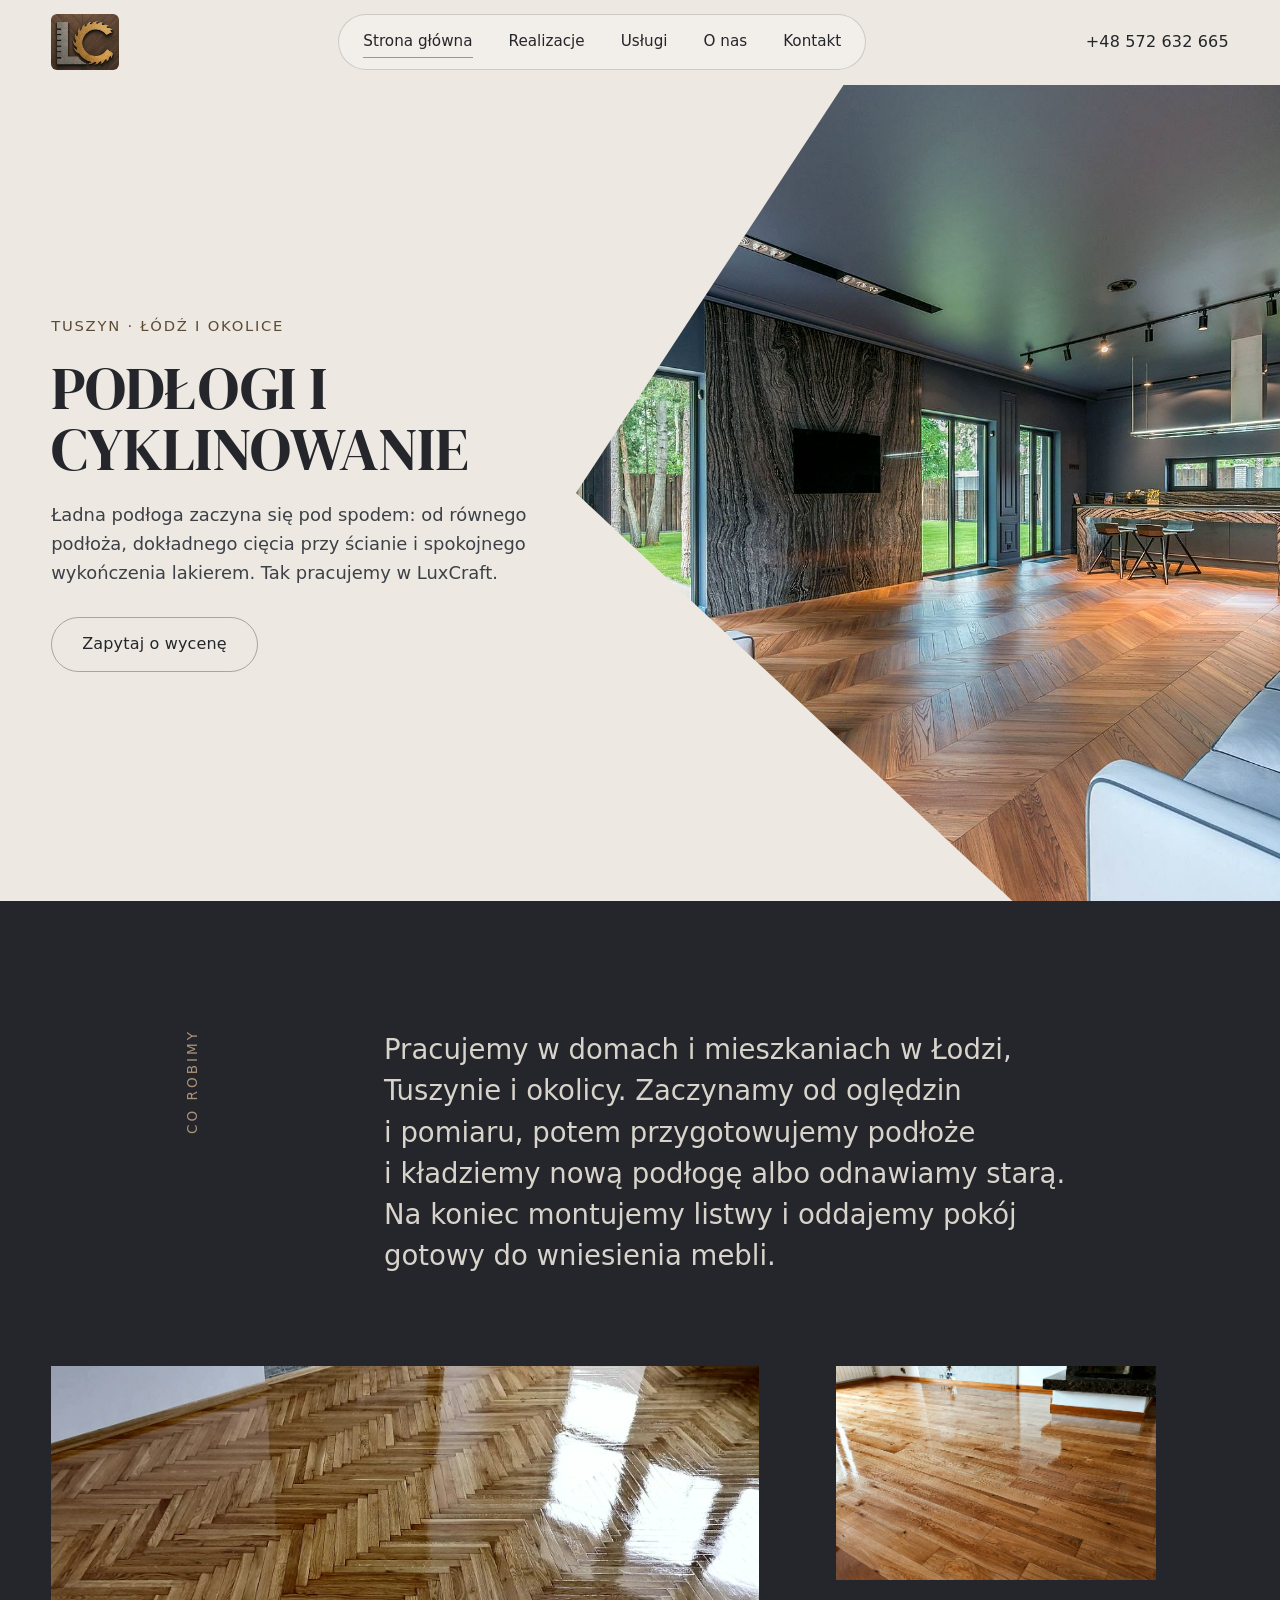
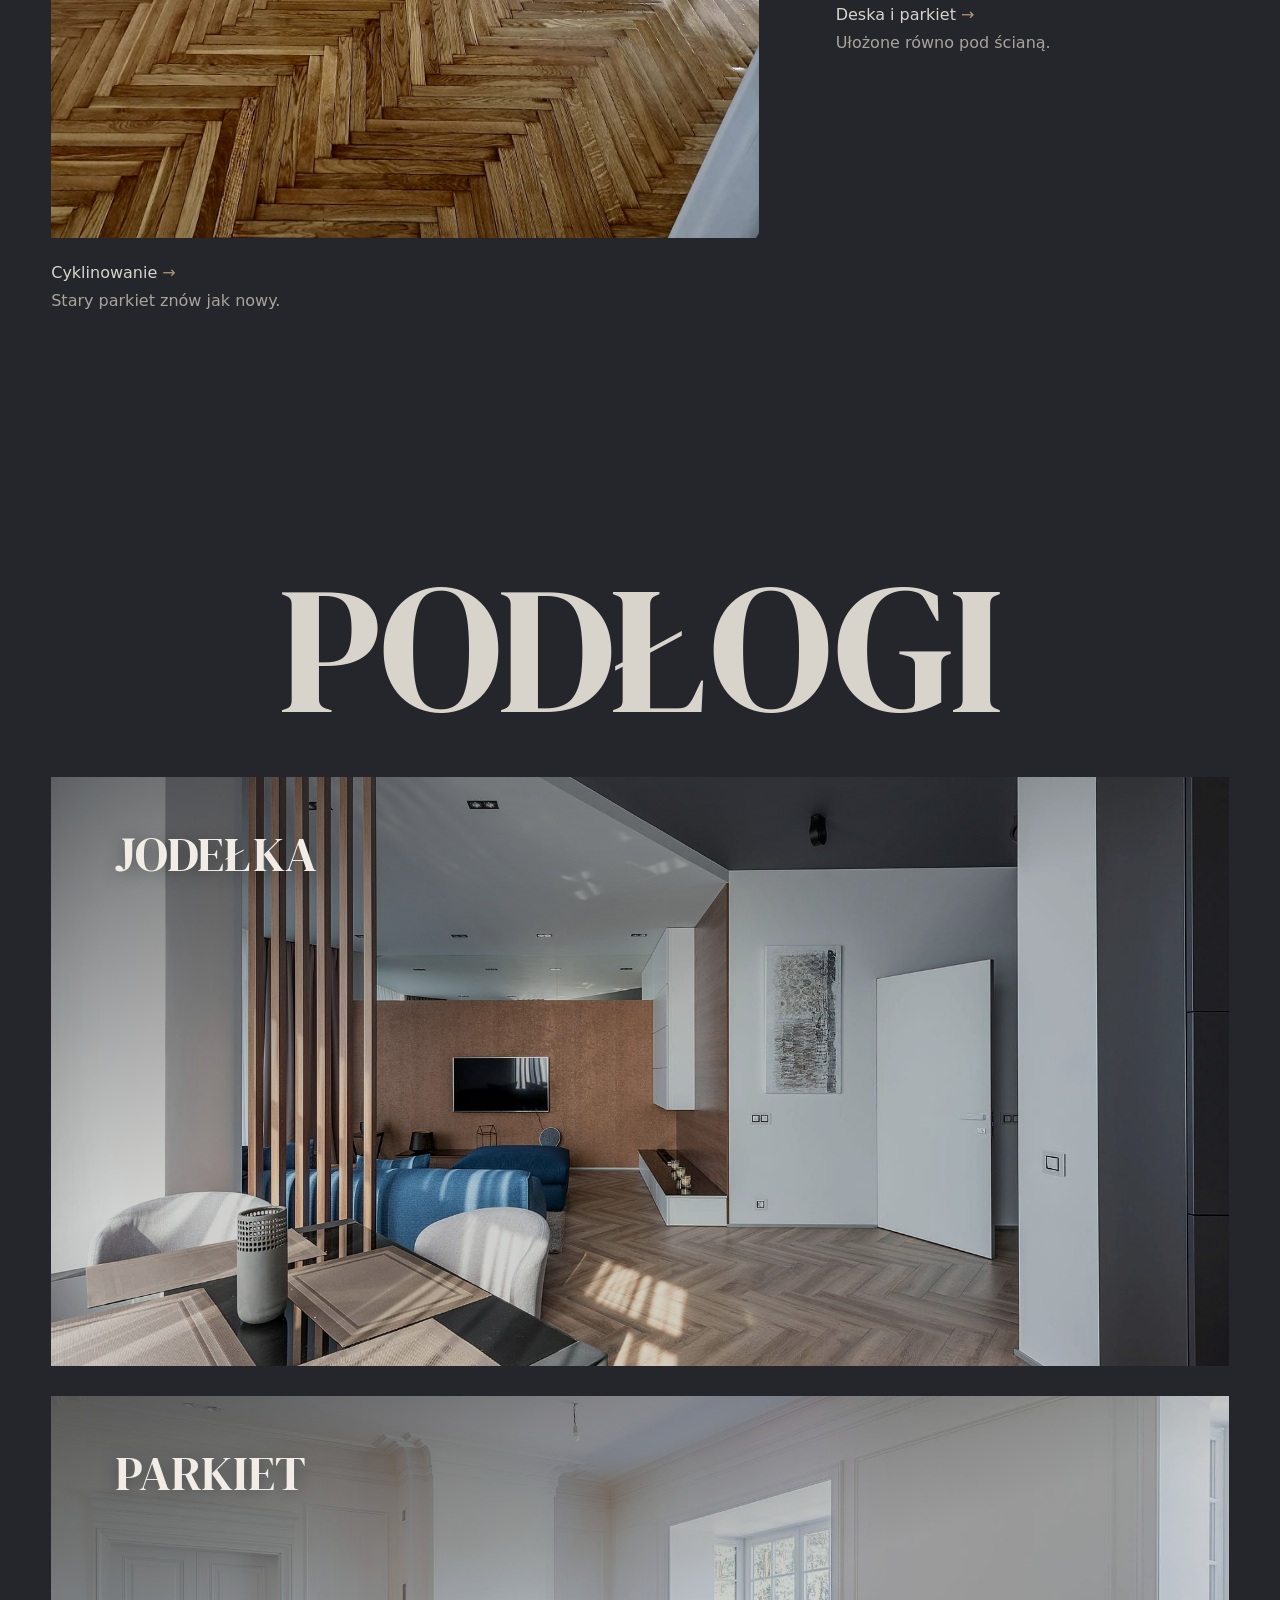
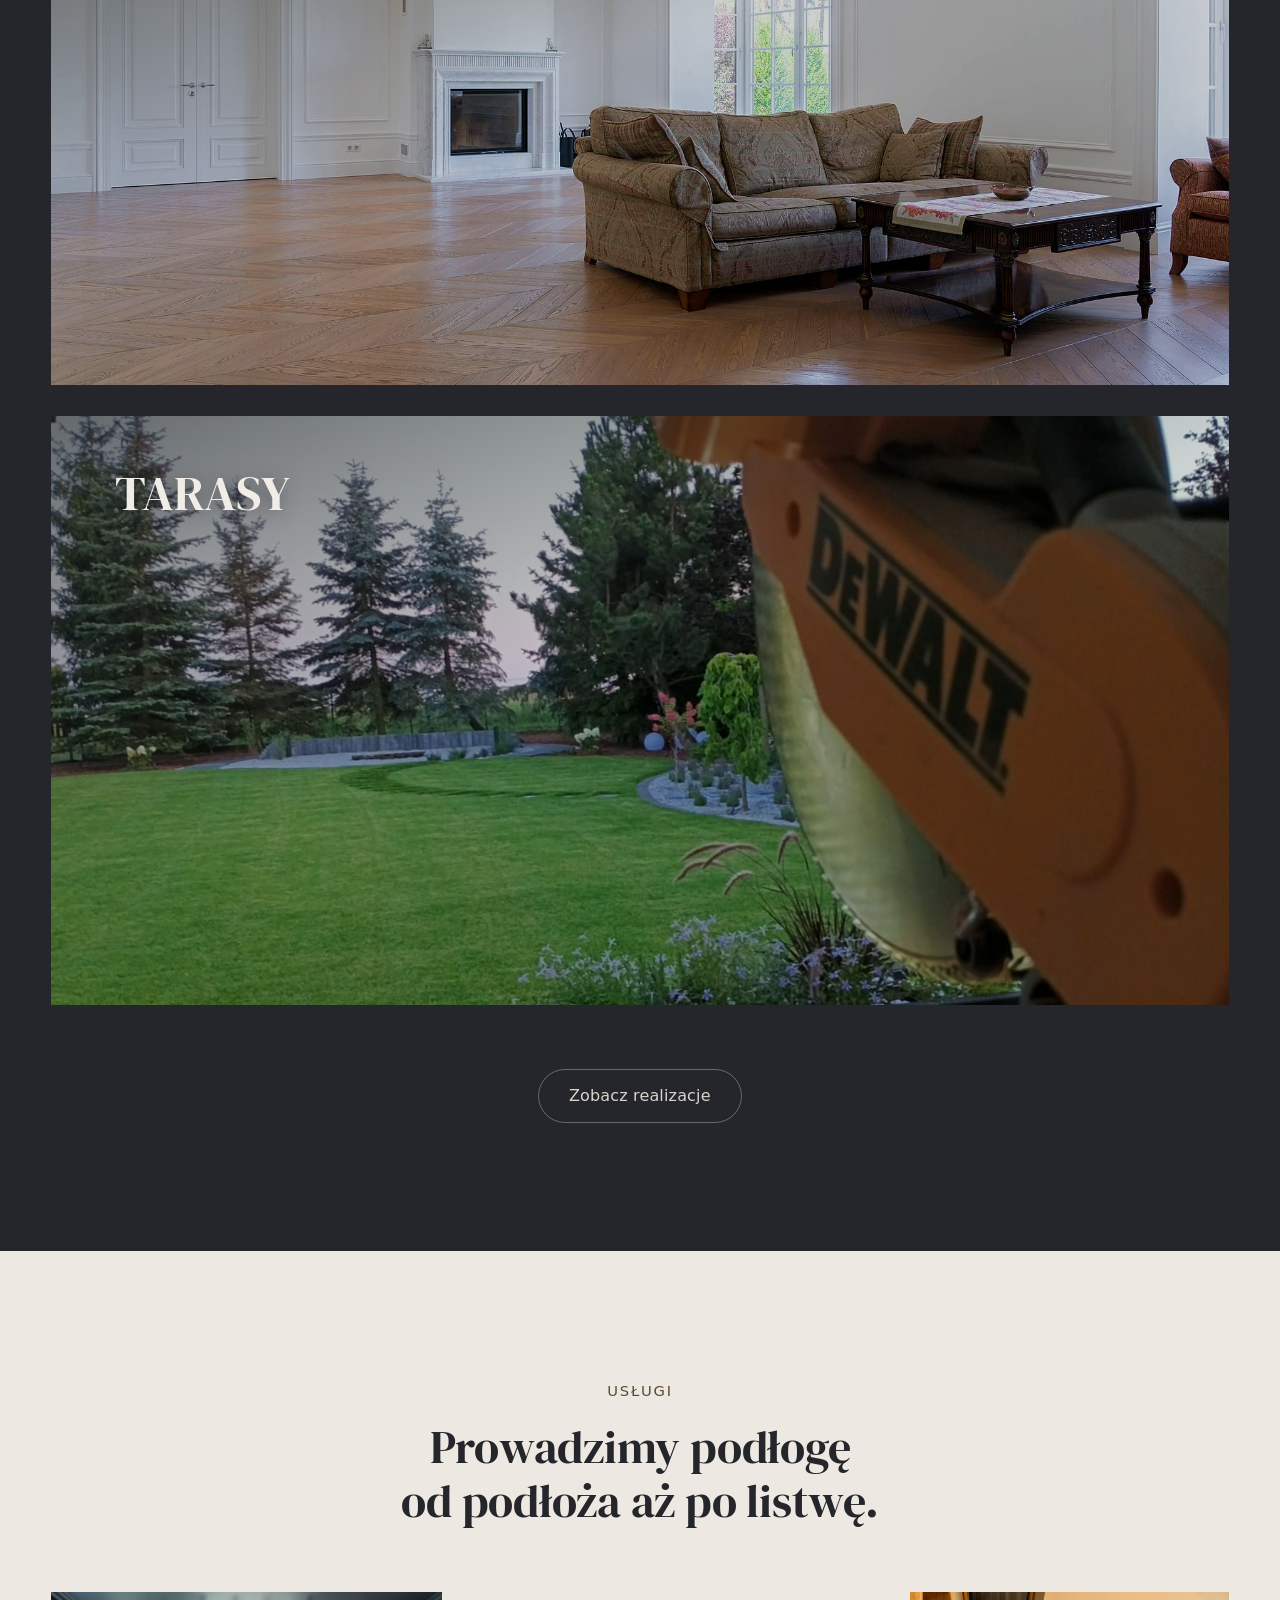
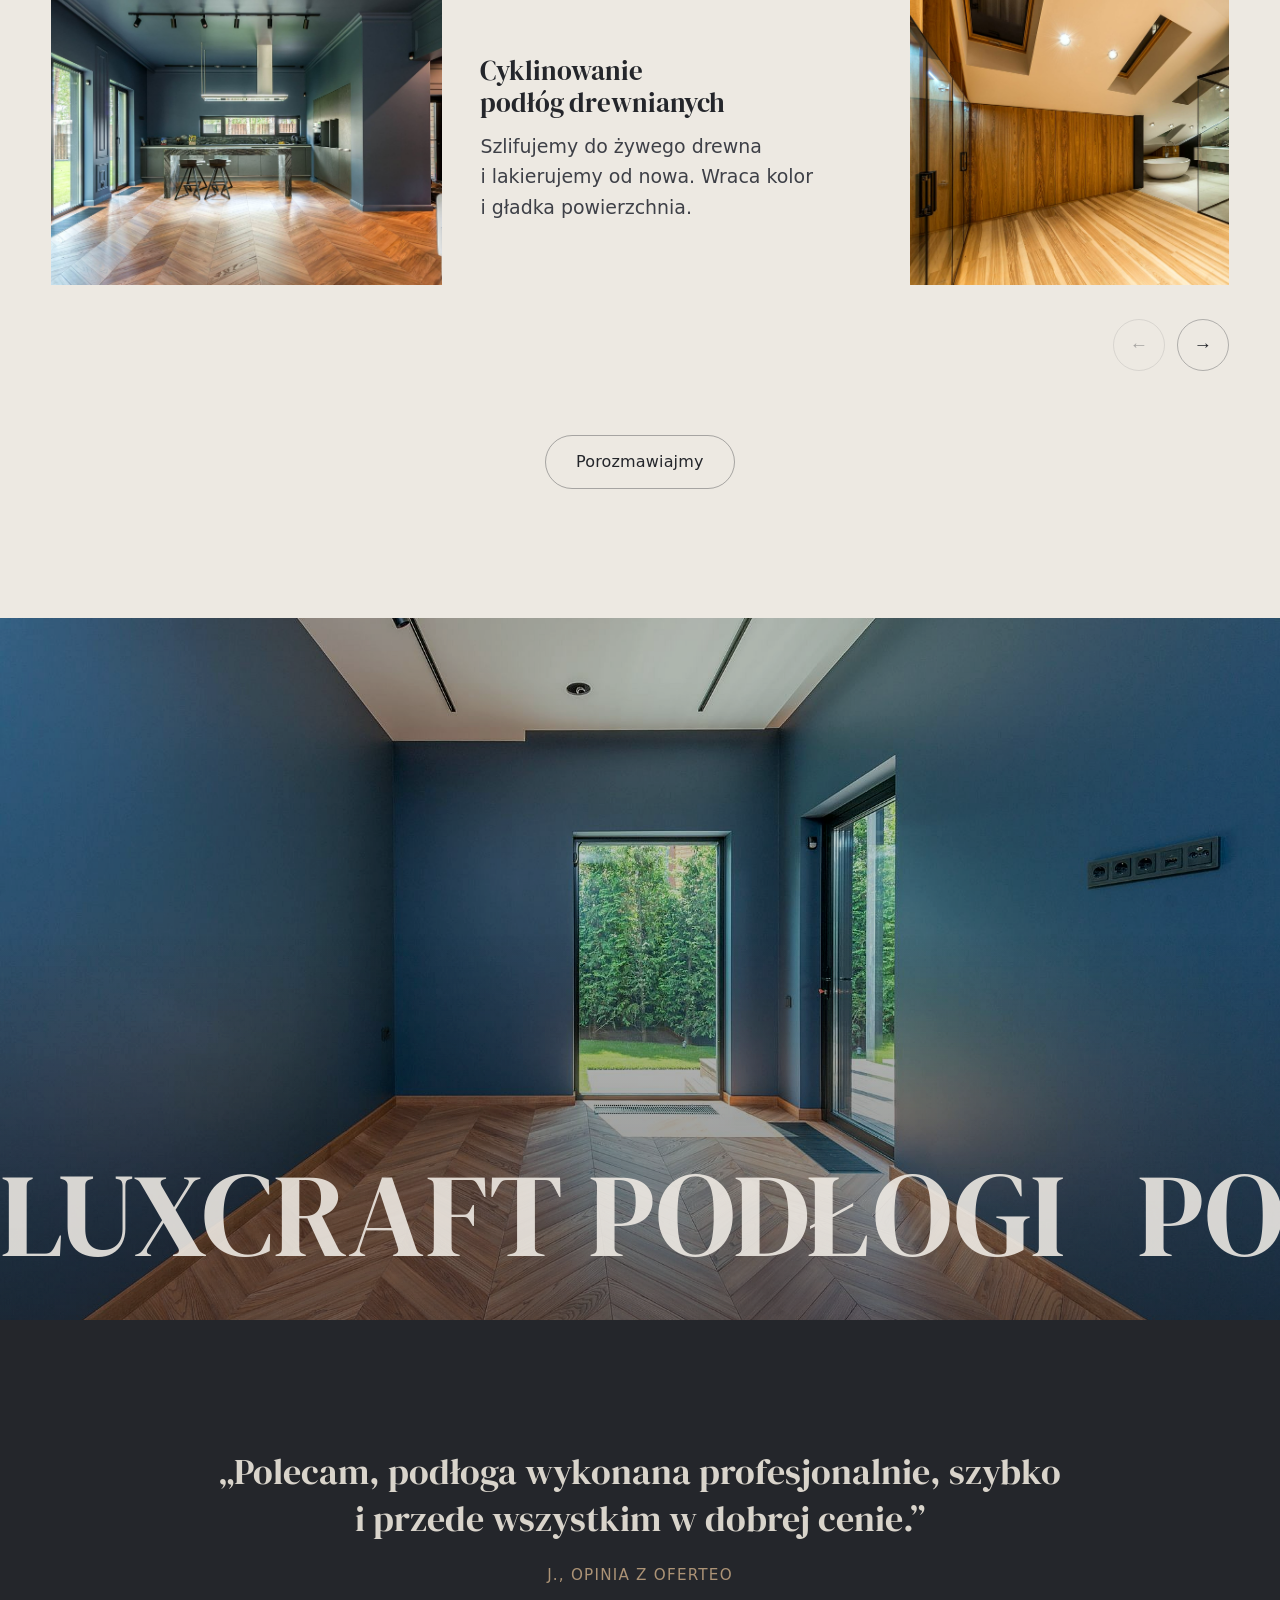
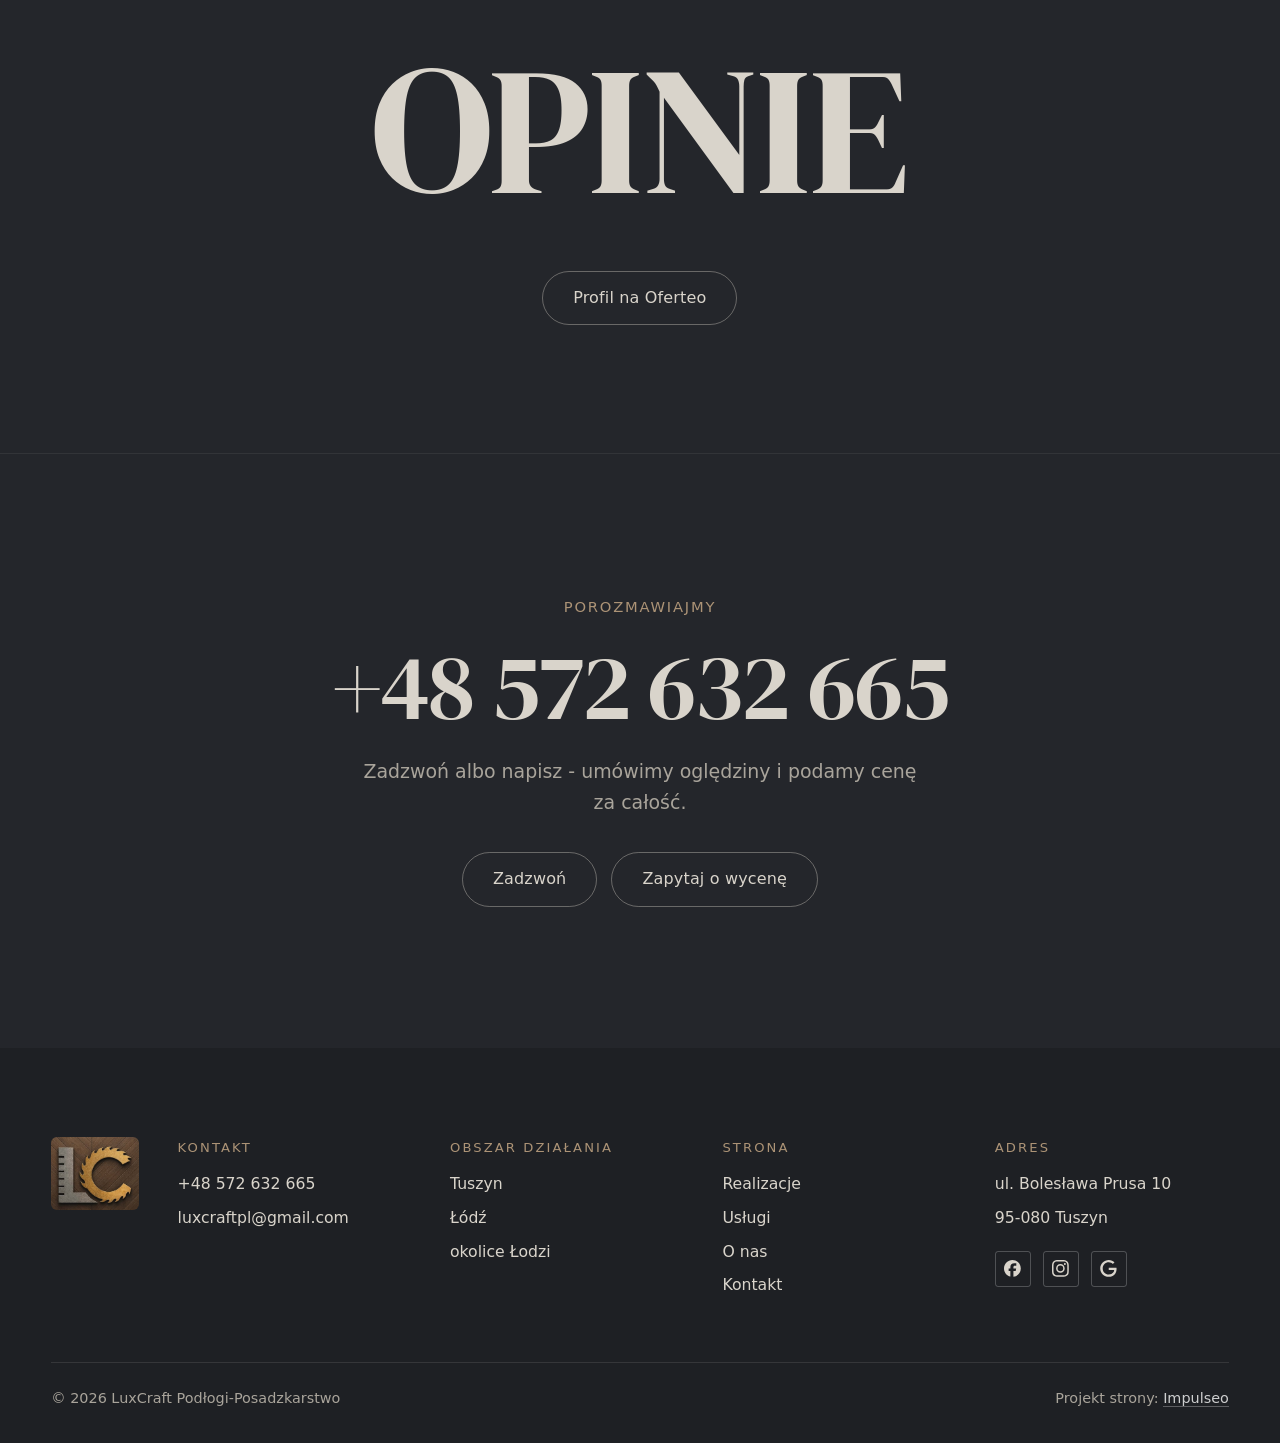
==== commit 21e2ceae: "[claude-edit][cmt:f1b3a170-c6ea-49d3-bab9-2d009122ba7f] Strona w układzie wzorca klindworthroofing.c" ====
--- a/index.html
+++ b/index.html
@@ -20,138 +20,169 @@
 <script type="application/ld+json">{"@context": "https://schema.org", "@type": "LocalBusiness", "name": "LuxCraft Podłogi-Posadzkarstwo", "url": "https://kris20032.github.io/luxcraft-podlogi-posadzkarstwo/", "telephone": "+48572632665", "image": "https://kris20032.github.io/luxcraft-podlogi-posadzkarstwo/img/og.jpg", "areaServed": "Tuszyn", "sameAs": ["https://www.facebook.com/profile.php?id=61578839764706", "https://www.instagram.com/luxcraft_podlogi/", "https://www.google.com/maps/place/LuxCraft+Pod%C5%82ogi-Posadzkarstwo/@51.6313398,19.4981969,15z/data=!4m6!3m5!1s0x6aaaa3cc109cfe4b:0xc09b48c44f411f29!8m2!3d51.6313398!4d19.4981969"]}</script>
 <link rel="preconnect" href="https://fonts.googleapis.com">
 <link rel="preconnect" href="https://fonts.gstatic.com" crossorigin>
-<link href="https://fonts.googleapis.com/css2?family=Lora:wght@500;600;700&family=Manrope:wght@400;500;600&display=swap" rel="stylesheet">
-<link rel="stylesheet" href="assets/styles.css?v=b77d9352">
+<link href="https://fonts.googleapis.com/css2?family=DM+Serif+Display&display=swap" rel="stylesheet">
+<link rel="preconnect" href="https://api.fontshare.com" crossorigin>
+<link href="https://api.fontshare.com/v2/css?f[]=satoshi@400,500,700&display=swap" rel="stylesheet">
+<link rel="stylesheet" href="assets/styles.css?v=20261028">
 </head>
 <body>
 
-<header class="nav">
+<header class="nav lx-nav">
   <div class="wrap nav-inner">
     <a class="brand brand-has-logo" href="index.html"><img class="brand-logo" src="img/logo.jpg" alt="LuxCraft Podłogi-Posadzkarstwo" width="520" height="430" decoding="async"></a>
-    <nav class="nav-links">
+    <nav class="nav-links" aria-label="Menu główne">
       <a href="index.html" class="active" aria-current="page">Strona główna</a>
       <a href="realizacje.html">Realizacje</a>
-      <a href="oferta.html">Oferta</a>
-      <a href="o-nas.html">O nas</a>
+      <a href="oferta.html">Usługi</a>
+      <a href="o-nas.html">O&nbsp;nas</a>
       <a href="kontakt.html">Kontakt</a>
-      <a href="kontakt.html" class="btn btn-accent">Zapytaj o wycenę</a>
     </nav>
-    <button class="nav-toggle" aria-label="Menu"><span></span><span></span><span></span></button>
+    <a class="lx-phone" href="tel:+48572632665">+48 572 632 665</a>
+    <button class="nav-toggle" aria-label="Menu"><span class="lx-menu-txt">Menu</span><span></span><span></span><span></span></button>
   </div>
 </header>
 
 <main>
-<section class="hero-cine">
-  <img src="img/hero.jpg" fetchpriority="high" data-rotate="img/g1.jpg|img/g2.jpg" alt="LuxCraft Podłogi-Posadzkarstwo - Parkiet po cyklinowaniu, jakby był nowy" width="1880" height="1255">
-  <div class="wrap">
-    <div class="hero-copy">
-      <span class="eyebrow">Podłogi i posadzki · Tuszyn i okolice Łodzi</span>
-      <h1>Parkiet po cyklinowaniu, jakby był nowy</h1>
-      <p class="lead">Cyklinujemy stare podłogi drewniane, układamy parkiet, deskę, panele i winyl, a pod spodem wyrównujemy posadzkę. Pracujemy w Tuszynie, Łodzi i okolicy.</p>
-      <div class="hero-actions">
-        <a href="realizacje.html" class="btn btn-accent">Zobacz realizacje <span class="arr">→</span></a>
-        <a href="kontakt.html" class="btn btn-ghost btn-on-dark">Zapytaj o wycenę</a>
-      </div>
-    </div>
-  </div>
-</section>
-<section class="strip n-5" style="padding-block:0">
-  <div class="wrap">
-    <div class="item reveal"><div class="k">Tuszyn</div><div class="v">Łódź i okolice</div></div>
-    <div class="item reveal"><div class="k">Cyklinowanie</div><div class="v">parkietu i deski</div></div>
-    <div class="item reveal"><div class="k">Drewno i panele</div><div class="v">laminat, winyl</div></div>
-    <div class="item reveal"><div class="k">Tarasy</div><div class="v">układanie od podstaw</div></div>
-    <div class="item reveal"><div class="k">Elastyczne terminy</div><div class="v">dopasowane do Ciebie</div></div>
-  </div>
-</section>
-<section>
-  <div class="wrap split">
-    <div class="split-art reveal"><img src="img/g3.jpg" alt="LuxCraft Podłogi-Posadzkarstwo - realizacja" loading="lazy" width="1880" height="1255" decoding="async"></div>
-    <div class="split-copy reveal">
-      <span class="eyebrow">O nas</span>
-      <h2>Firma od podłóg z Tuszyna</h2>
-      <p class="muted">LuxCraft Podłogi prowadzi Maksymilian Pasiński. Mamy siedzibę w Tuszynie i jeździmy do klientów w Łodzi i całej okolicy. Robimy podłogi: drewniane, laminowane i winylowe, a do tego cyklinowanie, przygotowanie posadzki i tarasy.</p>
-      <p class="muted">Działalność jest zarejestrowana, więc wystawiamy faktury. Terminy ustalamy elastycznie, cenę podajemy przed rozpoczęciem prac. Przy starym parkiecie mówimy wprost, czy wystarczy go wycyklinować, czy lepiej położyć nowy.</p>
-      <a href="o-nas.html" class="btn btn-ghost">Poznaj nas <span class="arr">→</span></a>
-    </div>
-  </div>
-</section>
-<section class="gateways-band">
-  <div class="wrap">
-    <div class="gateways">
-      <a href="oferta.html" class="gateway reveal"><img src="img/g4.jpg" alt="Cyklinowanie podłóg drewnianych" loading="lazy" width="1445" height="1088" decoding="async"><span class="g-ttl">Cyklinowanie podłóg drewnianych</span></a>
-      <a href="oferta.html" class="gateway reveal"><img src="img/g5.jpg" alt="Układanie parkietu i deski" loading="lazy" width="1880" height="1255" decoding="async"><span class="g-ttl">Układanie parkietu i deski</span></a>
-      <a href="oferta.html" class="gateway reveal"><img src="img/g6.jpg" alt="Panele laminowane i winylowe" loading="lazy" width="1880" height="1255" decoding="async"><span class="g-ttl">Panele laminowane i winylowe</span></a>
-    </div>
-  </div>
-</section>
+<section class="lx-banner">
+  <div class="lx-banner-media"><img src="img/hero.jpg" fetchpriority="high" alt="Salon z dębową podłogą w jodełkę" width="1880" height="1255"></div>
+  <div class="wrap lx-banner-in">
+    <div class="lx-banner-copy">
+      <span class="lx-kicker">Tuszyn · Łódź i&nbsp;okolice</span>
+      <h1>Podłogi i&nbsp;cyklinowanie</h1>
+      <p>Ładna podłoga zaczyna się pod spodem: od równego podłoża, dokładnego cięcia przy ścianie i&nbsp;spokojnego wykończenia lakierem. Tak pracujemy w&nbsp;LuxCraft.</p>
+      <a href="kontakt.html" class="btn lx-btn">Zapytaj o&nbsp;wycenę</a>
+    </div>
+  </div>
+</section>
+
+<section class="lx-dark lx-what">
+  <div class="wrap lx-what-in">
+    <span class="lx-vlabel">Co robimy</span>
+    <p class="lx-what-txt reveal">Pracujemy w&nbsp;domach i&nbsp;mieszkaniach w&nbsp;Łodzi, Tuszynie i&nbsp;okolicy. Zaczynamy od oględzin i&nbsp;pomiaru, potem przygotowujemy podłoże i&nbsp;kładziemy nową podłogę albo odnawiamy starą. Na koniec montujemy listwy i&nbsp;oddajemy pokój gotowy do wniesienia mebli.</p>
+  </div>
+  <div class="wrap lx-duo">
+    <a class="lx-duo-item lx-duo-l reveal" href="oferta.html">
+      <span class="lx-fig"><img src="img/g1.jpg" alt="Parkiet w jodełkę po cyklinowaniu i lakierowaniu" width="1696" height="1272" decoding="async"></span>
+      <span class="lx-duo-t">Cyklinowanie <i aria-hidden="true">→</i></span>
+      <span class="lx-duo-s">Stary parkiet znów jak nowy.</span>
+    </a>
+    <a class="lx-duo-item lx-duo-r reveal" href="oferta.html">
+      <span class="lx-fig"><img src="img/g4.jpg" alt="Dębowa deska ułożona przez LuxCraft" width="1445" height="1088" decoding="async"></span>
+      <span class="lx-duo-t">Deska i&nbsp;parkiet <i aria-hidden="true">→</i></span>
+      <span class="lx-duo-s">Ułożone równo pod ścianą.</span>
+    </a>
+  </div>
+</section>
+
+<section class="lx-dark lx-work">
+  <div class="wrap">
+    <h2 class="lx-huge reveal">Podłogi</h2>
+    <div class="lx-projects">
+      <a class="lx-project reveal" href="realizacje.html"><img src="img/g7.jpg" alt="Parkiet w jodełkę w otwartym salonie" loading="lazy" width="1802" height="1300" decoding="async"><h3>Jodełka</h3></a>
+      <a class="lx-project reveal" href="realizacje.html"><img src="img/about.jpg" alt="Jasny parkiet w salonie z kominkiem" loading="lazy" width="1880" height="1255" decoding="async"><h3>Parkiet</h3></a>
+      <a class="lx-project lx-project--low reveal" href="realizacje.html"><img src="img/g9.jpg" alt="Piła ukośna na budowanym tarasie z widokiem na ogród" loading="lazy" width="1396" height="1916" decoding="async"><h3>Tarasy</h3></a>
+    </div>
+    <div class="lx-center reveal"><a href="realizacje.html" class="btn lx-btn lx-btn--dark">Zobacz realizacje</a></div>
+  </div>
+</section>
+
+<section class="lx-sand lx-services">
+  <div class="wrap">
+    <div class="lx-head-c reveal">
+      <span class="lx-kicker">Usługi</span>
+      <h2>Prowadzimy podłogę od podłoża aż po listwę.</h2>
+    </div>
+    <div class="lx-slider" data-lx-slider>
+      <div class="lx-track" tabindex="0" aria-label="Usługi LuxCraft">
+        <article class="lx-slide">
+          <span class="lx-slide-img"><img src="img/g2.jpg" alt="Wycyklinowany parkiet w jodełkę w kuchni z salonem" loading="lazy" width="1880" height="1255" decoding="async"></span>
+          <div class="lx-slide-txt"><h3>Cyklinowanie podłóg drewnianych</h3><p>Szlifujemy do żywego drewna i&nbsp;lakierujemy od nowa. Wraca kolor i&nbsp;gładka powierzchnia.</p></div>
+        </article>
+        <article class="lx-slide">
+          <span class="lx-slide-img"><img src="img/g8.jpg" alt="Deska drewniana na poddaszu" loading="lazy" width="1880" height="1255" decoding="async"></span>
+          <div class="lx-slide-txt"><h3>Układanie parkietu i&nbsp;deski</h3><p>Jodełka, klasyczny parkiet i&nbsp;deska. Wzór trzyma linię także w&nbsp;progach.</p></div>
+        </article>
+        <article class="lx-slide">
+          <span class="lx-slide-img"><img src="img/g6.jpg" alt="Jasna podłoga w pokoju z półkami" loading="lazy" width="1880" height="1255" decoding="async"></span>
+          <div class="lx-slide-txt"><h3>Panele laminowane i&nbsp;winylowe</h3><p>Laminat i&nbsp;winyl w&nbsp;mieszkaniach i&nbsp;domach, z&nbsp;czystym wykończeniem przy drzwiach.</p></div>
+        </article>
+        <article class="lx-slide">
+          <span class="lx-slide-img lx-slide-panel" aria-hidden="true"><span>Równe podłoże</span></span>
+          <div class="lx-slide-txt"><h3>Wyrównywanie i&nbsp;gruntowanie posadzek</h3><p>Podłoże równe i&nbsp;zagruntowane, żeby gotowa podłoga nie zaczęła skrzypieć.</p></div>
+        </article>
+        <article class="lx-slide">
+          <span class="lx-slide-img"><img src="img/g5.jpg" alt="Pokój z nową podłogą i listwami przypodłogowymi" loading="lazy" width="1880" height="1255" decoding="async"></span>
+          <div class="lx-slide-txt"><h3>Listwy i&nbsp;demontaż starych podłóg</h3><p>Zrywamy stare pokrycie, a&nbsp;po ułożeniu nowego montujemy listwy.</p></div>
+        </article>
+        <article class="lx-slide">
+          <span class="lx-slide-img"><img src="img/g10.jpg" alt="Docinanie desek piłą ukośną na budowanym tarasie" loading="lazy" width="1542" height="2048" decoding="async"></span>
+          <div class="lx-slide-txt"><h3>Układanie tarasów</h3><p>Tarasy z&nbsp;desek przy domu, każda deska docinana na miejscu.</p></div>
+        </article>
+      </div>
+      <div class="lx-arrows">
+        <button type="button" class="lx-arrow" data-dir="-1" aria-label="Poprzednia usługa">←</button>
+        <button type="button" class="lx-arrow" data-dir="1" aria-label="Następna usługa">→</button>
+      </div>
+    </div>
+    <div class="lx-center reveal"><a href="kontakt.html" class="btn lx-btn">Porozmawiajmy</a></div>
+  </div>
+</section>
+
 <section class="stopklatka" aria-hidden="true">
-  <div class="stk-bg" style="background-image:url(img/g8.jpg)"></div>
-</section>
-<section class="opinie">
-  <div class="wrap">
-    <div class="head center reveal">
-      <span class="eyebrow">Opinie</span>
-      <h2>Co mówią klienci</h2>
-    </div>
-    <p class="op-meta reveal"><a class="op-google" href="https://www.google.com/maps/place/LuxCraft+Pod%C5%82ogi-Posadzkarstwo/@51.6313398,19.4981969,15z/data=!4m6!3m5!1s0x6aaaa3cc109cfe4b:0xc09b48c44f411f29!8m2!3d51.6313398!4d19.4981969" target="_blank" rel="noopener"><svg class="op-g-ico" viewBox="0 0 24 24" width="17" height="17" aria-hidden="true"><path fill="#4285F4" d="M22.56 12.25c0-.78-.07-1.53-.2-2.25H12v4.26h5.92c-.26 1.37-1.04 2.53-2.21 3.31v2.77h3.57c2.08-1.92 3.28-4.74 3.28-8.09z"/><path fill="#34A853" d="M12 23c2.97 0 5.46-.98 7.28-2.66l-3.57-2.77c-.98.66-2.23 1.06-3.71 1.06-2.86 0-5.29-1.93-6.16-4.53H2.18v2.84C3.99 20.53 7.7 23 12 23z"/><path fill="#FBBC05" d="M5.84 14.09c-.22-.66-.35-1.36-.35-2.09s.13-1.43.35-2.09V7.07H2.18C1.43 8.55 1 10.22 1 12s.43 3.45 1.18 4.93l2.85-2.22.81-.62z"/><path fill="#EA4335" d="M12 5.38c1.62 0 3.06.56 4.21 1.64l3.15-3.15C17.45 2.09 14.97 1 12 1 7.7 1 3.99 3.47 2.18 7.07l3.66 2.84c.87-2.6 3.3-4.53 6.16-4.53z"/></svg><span>Zobacz opinie w Google</span><span class="arr">→</span></a></p>
-    <div class="opinie-grid">
-      <figure class="op-card reveal"><blockquote>Polecam, podłoga wykonana profesjonalnie, szybko i przede wszystkim w dobrej cenie.</blockquote><span class="op-autor">J., opinia z Oferteo</span></figure>
-    </div>
-  </div>
-</section>
-<section>
-  <div class="wrap">
-    <div class="head reveal">
-      <span class="eyebrow">Realizacje</span>
-      <h2>Podłogi z naszych realizacji</h2>
-      <p>Parkiet po cyklinowaniu, deska dębowa w salonie i praca przy tarasie - plus inspiracje do wnętrz, w których sprawdza się drewniana podłoga.</p>
-    </div>
-    <div class="gallery">
-      <div class="tile t-two3 reveal"><img src="img/g7.jpg" alt="LuxCraft Podłogi-Posadzkarstwo" loading="lazy" width="1802" height="1300" decoding="async"></div>
-      <div class="tile t-third reveal"><img src="img/g9.jpg" alt="LuxCraft Podłogi-Posadzkarstwo" loading="lazy" width="1396" height="1916" decoding="async"></div>
-      <div class="tile t-third reveal"><img src="img/g10.jpg" alt="LuxCraft Podłogi-Posadzkarstwo" loading="lazy" width="1542" height="2048" decoding="async"></div>
-      <div class="tile t-third reveal"><img src="img/about.jpg" alt="LuxCraft Podłogi-Posadzkarstwo" loading="lazy" width="1880" height="1255" decoding="async"></div>
-    </div>
-    <div style="margin-top:var(--space-7)" class="reveal"><a href="realizacje.html" class="btn btn-accent">Pełna galeria <span class="arr">→</span></a></div>
-  </div>
-</section>
-<section class="cta">
-  <div class="wrap">
-    <div class="reveal">
-      <span class="eyebrow">Współpraca</span>
-      <h2>Masz podłogę do zrobienia? Wycenimy ją.</h2>
-      <p>Zadzwoń albo napisz - umówimy oględziny i podamy cenę za całość.</p>
-    </div>
-    <div class="cta-actions reveal">
-      <a href="kontakt.html" class="btn btn-light">Zapytaj o wycenę <span class="arr">→</span></a>
-      <a href="tel:+48572632665" class="btn btn-ghost btn-ghost-cta">+48 572 632 665</a>
+  <div class="stk-bg" style="background-image:url(img/g3.jpg)"></div>
+  <div class="lx-marquee"><div class="lx-marquee-row"><span>LuxCraft Podłogi</span><span>Posadzkarstwo</span><span>LuxCraft Podłogi</span><span>Posadzkarstwo</span><span>LuxCraft Podłogi</span><span>Posadzkarstwo</span><span>LuxCraft Podłogi</span><span>Posadzkarstwo</span></div></div>
+</section>
+
+<section class="lx-dark lx-kudos">
+  <div class="wrap">
+    <figure class="lx-quote reveal">
+      <blockquote>„Polecam, podłoga wykonana profesjonalnie, szybko i&nbsp;przede wszystkim w&nbsp;dobrej cenie.”</blockquote>
+      <figcaption>J., opinia z&nbsp;Oferteo</figcaption>
+    </figure>
+    <h2 class="lx-huge lx-huge--kudos reveal">Opinie</h2>
+    <div class="lx-center reveal"><a href="https://www.oferteo.pl/luxcraft-podlogi-maksymilian-pasinski/firma/7114468" target="_blank" rel="noopener" class="btn lx-btn lx-btn--dark">Profil na Oferteo</a></div>
+  </div>
+</section>
+<section class="cta lx-cta">
+  <div class="wrap">
+    <span class="lx-kicker">Porozmawiajmy</span>
+    <h2><a href="tel:+48572632665">+48 572 632 665</a></h2>
+    <p>Zadzwoń albo napisz - umówimy oględziny i&nbsp;podamy cenę za całość.</p>
+    <div class="lx-cta-act">
+      <a href="tel:+48572632665" class="btn lx-btn lx-btn--dark">Zadzwoń</a>
+      <a href="kontakt.html" class="btn lx-btn lx-btn--dark">Zapytaj o&nbsp;wycenę</a>
     </div>
   </div>
 </section>
 </main>
 
-<footer>
-  <div class="wrap">
-    <div class="foot-grid">
-      <div class="foot-brand">
-        <div class="name">LuxCraft Podłogi-Posadzkarstwo</div>
-        <p>Cyklinujemy stare podłogi drewniane, układamy parkiet, deskę, panele i winyl, a pod spodem wyrównujemy posadzkę. Pracujemy w Tuszynie, Łodzi i okolicy.</p>
-      </div>
-      <div class="foot-col">
-        <h4>Nawigacja</h4>
-        <a href="index.html">Strona główna</a>
-        <a href="realizacje.html">Realizacje</a>
-        <a href="oferta.html">Oferta</a>
-        <a href="o-nas.html">O nas</a>
-        <a href="kontakt.html">Kontakt</a>
-      </div>
-      <div class="foot-col">
-        <h4>Kontakt</h4>
+<footer class="lx-foot">
+  <div class="wrap">
+    <div class="lx-foot-top">
+      <a class="lx-foot-logo" href="index.html"><img src="img/logo.jpg" alt="LuxCraft Podłogi-Posadzkarstwo" width="520" height="430" loading="lazy" decoding="async"></a>
+      <div class="lx-foot-col">
+        <span class="lx-foot-h">Kontakt</span>
         <a href="tel:+48572632665">+48 572 632 665</a>
         <a href="mailto:luxcraftpl@gmail.com">luxcraftpl@gmail.com</a>
-        <p>ul. Bolesława Prusa 10, 95-080 Tuszyn</p>
-      <div class="foot-soc">
+      </div>
+      <div class="lx-foot-col">
+        <span class="lx-foot-h">Obszar działania</span>
+        <span>Tuszyn</span>
+        <span>Łódź</span>
+        <span>okolice Łodzi</span>
+      </div>
+      <div class="lx-foot-col">
+        <span class="lx-foot-h">Strona</span>
+        <a href="realizacje.html">Realizacje</a>
+        <a href="oferta.html">Usługi</a>
+        <a href="o-nas.html">O&nbsp;nas</a>
+        <a href="kontakt.html">Kontakt</a>
+      </div>
+      <div class="lx-foot-col">
+        <span class="lx-foot-h">Adres</span>
+        <span>ul. Bolesława Prusa 10</span>
+        <span>95-080 Tuszyn</span>
+        <div class="foot-soc">
         <a class="soc" href="https://www.facebook.com/profile.php?id=61578839764706" target="_blank" rel="noopener" aria-label="Facebook - LuxCraft Podłogi-Posadzkarstwo"><svg viewBox="0 0 24 24" aria-hidden="true" focusable="false"><path d="M9.101 23.691v-7.98H6.627v-3.667h2.474v-1.58c0-4.085 1.848-5.978 5.858-5.978.401 0 .955.042 1.468.103a8.68 8.68 0 0 1 1.141.195v3.325a8.623 8.623 0 0 0-.653-.036 26.805 26.805 0 0 0-.733-.009c-.707 0-1.259.096-1.675.309a1.686 1.686 0 0 0-.679.622c-.258.42-.374.995-.374 1.752v1.297h3.919l-.386 2.103-.287 1.564h-3.246v8.245C19.396 23.238 24 18.179 24 12.044c0-6.627-5.373-12-12-12s-12 5.373-12 12c0 5.628 3.874 10.35 9.101 11.647Z" fill="currentColor"/></svg></a>
         <a class="soc" href="https://www.instagram.com/luxcraft_podlogi/" target="_blank" rel="noopener" aria-label="Instagram - LuxCraft Podłogi-Posadzkarstwo"><svg viewBox="0 0 24 24" aria-hidden="true" focusable="false"><path d="M7.0301.084c-1.2768.0602-2.1487.264-2.911.5634-.7888.3075-1.4575.72-2.1228 1.3877-.6652.6677-1.075 1.3368-1.3802 2.127-.2954.7638-.4956 1.6365-.552 2.914-.0564 1.2775-.0689 1.6882-.0626 4.947.0062 3.2586.0206 3.6671.0825 4.9473.061 1.2765.264 2.1482.5635 2.9107.308.7889.72 1.4573 1.388 2.1228.6679.6655 1.3365 1.0743 2.1285 1.38.7632.295 1.6361.4961 2.9134.552 1.2773.056 1.6884.069 4.9462.0627 3.2578-.0062 3.668-.0207 4.9478-.0814 1.28-.0607 2.147-.2652 2.9098-.5633.7889-.3086 1.4578-.72 2.1228-1.3881.665-.6682 1.0745-1.3378 1.3795-2.1284.2957-.7632.4966-1.636.552-2.9124.056-1.2809.0692-1.6898.063-4.948-.0063-3.2583-.021-3.6668-.0817-4.9465-.0607-1.2797-.264-2.1487-.5633-2.9117-.3084-.7889-.72-1.4568-1.3876-2.1228C21.2982 1.33 20.628.9208 19.8378.6165 19.074.321 18.2017.1197 16.9244.0645 15.6471.0093 15.236-.005 11.977.0014 8.718.0076 8.31.0215 7.0301.0839m.1402 21.6932c-1.17-.0509-1.8053-.2453-2.2287-.408-.5606-.216-.96-.4771-1.3819-.895-.422-.4178-.6811-.8186-.9-1.378-.1644-.4234-.3624-1.058-.4171-2.228-.0595-1.2645-.072-1.6442-.079-4.848-.007-3.2037.0053-3.583.0607-4.848.05-1.169.2456-1.805.408-2.2282.216-.5613.4762-.96.895-1.3816.4188-.4217.8184-.6814 1.3783-.9003.423-.1651 1.0575-.3614 2.227-.4171 1.2655-.06 1.6447-.072 4.848-.079 3.2033-.007 3.5835.005 4.8495.0608 1.169.0508 1.8053.2445 2.228.408.5608.216.96.4754 1.3816.895.4217.4194.6816.8176.9005 1.3787.1653.4217.3617 1.056.4169 2.2263.0602 1.2655.0739 1.645.0796 4.848.0058 3.203-.0055 3.5834-.061 4.848-.051 1.17-.245 1.8055-.408 2.2294-.216.5604-.4763.96-.8954 1.3814-.419.4215-.8181.6811-1.3783.9-.4224.1649-1.0577.3617-2.2262.4174-1.2656.0595-1.6448.072-4.8493.079-3.2045.007-3.5825-.006-4.848-.0608M16.953 5.5864A1.44 1.44 0 1 0 18.39 4.144a1.44 1.44 0 0 0-1.437 1.4424M5.8385 12.012c.0067 3.4032 2.7706 6.1557 6.173 6.1493 3.4026-.0065 6.157-2.7701 6.1506-6.1733-.0065-3.4032-2.771-6.1565-6.174-6.1498-3.403.0067-6.156 2.771-6.1496 6.1738M8 12.0077a4 4 0 1 1 4.008 3.9921A3.9996 3.9996 0 0 1 8 12.0077" fill="currentColor"/></svg></a>
         <a class="soc" href="https://www.google.com/maps/place/LuxCraft+Pod%C5%82ogi-Posadzkarstwo/@51.6313398,19.4981969,15z/data=!4m6!3m5!1s0x6aaaa3cc109cfe4b:0xc09b48c44f411f29!8m2!3d51.6313398!4d19.4981969" target="_blank" rel="noopener" aria-label="Google - LuxCraft Podłogi-Posadzkarstwo"><svg viewBox="0 0 24 24" aria-hidden="true" focusable="false"><path d="M12.48 10.92v3.28h7.84c-.24 1.84-.853 3.187-1.787 4.133-1.147 1.147-2.933 2.4-6.053 2.4-4.827 0-8.6-3.893-8.6-8.72s3.773-8.72 8.6-8.72c2.6 0 4.507 1.027 5.907 2.347l2.307-2.307C18.747 1.44 16.133 0 12.48 0 5.867 0 .307 5.387.307 12s5.56 12 12.173 12c3.573 0 6.267-1.173 8.373-3.36 2.16-2.16 2.84-5.213 2.84-7.667 0-.76-.053-1.467-.173-2.053H12.48z" fill="currentColor"/></svg></a>
@@ -167,6 +198,6 @@
 <div class="sticky-reserve"><a class="sr-book" href="kontakt.html">Zapytaj o wycenę</a><a class="sr-call" href="tel:+48572632665" aria-label="Zadzwoń"><svg class="ico-tel" width="16" height="16" viewBox="0 0 24 24" fill="none" aria-hidden="true"><path d="M6.6 10.8a15.5 15.5 0 0 0 6.6 6.6l2.2-2.2a1 1 0 0 1 1-.24 11.4 11.4 0 0 0 3.6.58 1 1 0 0 1 1 1V20a1 1 0 0 1-1 1A17 17 0 0 1 3 4a1 1 0 0 1 1-1h3.5a1 1 0 0 1 1 1c0 1.25.2 2.46.58 3.6a1 1 0 0 1-.25 1l-2.23 2.2Z" fill="currentColor"/></svg></a></div>
 <div class="demo-wazne" data-do="2026-11-03" data-cykl="3" hidden><svg class="dw-ico" width="13" height="13" viewBox="0 0 24 24" fill="none" aria-hidden="true"><circle cx="12" cy="12" r="8.6" stroke="currentColor" stroke-width="1.8"/><path d="M12 7.2V12l3.3 2" stroke="currentColor" stroke-width="1.8" stroke-linecap="round"/></svg><span class="dw-txt"></span></div>
 
-<script src="assets/main.js"></script>
+<script src="assets/main.js?v=20261028"></script>
 </body>
 </html>
--- a/assets/styles.css
+++ b/assets/styles.css
@@ -1665,3 +1665,232 @@
 
 /* === szary tekst dociągnięty do czytelności (WCAG 4.5 na wszystkich tłach) === */
 :root{--muted:#686664;}
+
+
+/* ============================================================
+   UKŁAD WG WZORCA klindworthroofing.com (prośba Szymona 28.10.2026)
+   Grafit + ciepły beż + brąz, szeryf DM Serif Display + Satoshi,
+   hero z tekstem na beżu i zdjęciem w kształcie strzałki, wielkie
+   napisy sekcji, przewijane usługi, pas zdjęcia z przesuwanym napisem.
+   Ten blok stoi NA KOŃCU arkusza i jest ostatnim :root - wygrywa.
+   ============================================================ */
+:root{
+  --lx-ink:#24262b; --lx-ink-2:#2b2d33; --lx-sand:#ede9e2; --lx-sand-2:#e4dfd5;
+  --lx-bronze:#ac9376; --lx-bronze-d:#735e43; --lx-on-dark:#d9d4cb; --lx-on-dark-2:#a9a49b;
+  --accent:#735e43; --accent-d:#5d4b34; --accent-soft:rgba(172,147,118,.16);
+  --paper:#ede9e2; --paper-2:#e4dfd5; --paper-3:#dcd6ca;
+  --ink:#24262b; --ink-soft:#3e4047; --muted:#5f5c57; --line:rgba(36,38,43,.14);
+  --dark:#24262b;
+  --font-display:"DM Serif Display",Georgia,serif;
+  --font-body:"Satoshi","Manrope",system-ui,sans-serif;
+}
+body{background:var(--lx-sand);color:var(--lx-ink);font-family:var(--font-body)}
+h1,h2,h3{font-family:var(--font-display);font-weight:400;letter-spacing:-.005em}
+
+/* ---------- przyciski: obły kontur jak we wzorcu ---------- */
+.btn.lx-btn{display:inline-flex;align-items:center;justify-content:center;gap:.5em;
+  padding:13px 30px;border-radius:999px;border:1px solid rgba(36,38,43,.35);
+  background:transparent;color:var(--lx-ink);font-family:var(--font-body);font-weight:500;
+  font-size:1rem;letter-spacing:.01em;box-shadow:none}
+.btn.lx-btn.lx-btn--dark{color:var(--lx-on-dark);border-color:rgba(217,212,203,.38)}
+.lx-center{display:flex;justify-content:center;margin-top:clamp(40px,5vw,64px)}
+.lx-kicker{display:block;font-family:var(--font-body);font-size:.92rem;letter-spacing:.12em;
+  text-transform:uppercase;color:var(--lx-bronze-d);margin-bottom:18px}
+
+/* ---------- nagłówek strony: logo · menu w pigułce · telefon ---------- */
+.nav.lx-nav{background:var(--lx-sand);border-bottom:1px solid transparent;box-shadow:none}
+.nav.lx-nav.is-stuck{border-bottom-color:var(--line);background:rgba(237,233,226,.96);backdrop-filter:saturate(1.2) blur(6px)}
+.lx-nav .nav-inner{height:84px;gap:24px}
+.lx-nav .brand-logo{height:56px;border-radius:6px}
+.lx-nav.is-stuck .brand-logo{height:46px}
+.lx-nav .nav-links{gap:4px;padding:6px 8px;border:1px solid rgba(36,38,43,.18);border-radius:999px;
+  background:rgba(255,255,255,.28);padding-right:8px!important}
+.lx-nav .nav-links a{font-size:.95rem;font-weight:500;color:var(--lx-ink);padding:8px 16px;border-radius:999px}
+.lx-nav .nav-links a::after{left:16px;right:16px;width:auto;bottom:5px;height:1px;background:var(--lx-bronze);
+  transform:scaleX(0);transform-origin:left;transition:transform .35s var(--ease)}
+.lx-nav .nav-links a:hover::after,.lx-nav .nav-links a.active::after{width:auto;transform:scaleX(1)}
+.lx-phone{font-weight:500;font-size:1rem;color:var(--lx-ink);white-space:nowrap;letter-spacing:.01em;
+  position:relative;padding-block:4px}
+.lx-phone::after{content:"";position:absolute;left:0;right:0;bottom:0;height:1px;background:var(--lx-bronze);
+  transform:scaleX(0);transform-origin:left;transition:transform .35s var(--ease)}
+.lx-phone:hover::after{transform:scaleX(1)}
+.lx-menu-txt{display:none}
+
+/* ---------- HERO / nagłówki podstron ---------- */
+.lx-banner{position:relative;background:var(--lx-sand);overflow:hidden;
+  min-height:min(calc(100svh - 84px),860px);display:flex;align-items:center}
+.lx-banner-media{position:absolute;top:0;right:0;bottom:0;width:55%;
+  clip-path:polygon(38% 0,100% 0,100% 100%,62% 100%,0 50%)}
+.lx-banner-media img{width:100%;height:100%;object-fit:cover;object-position:60% 50%;display:block}
+.lx-banner-in{position:relative;z-index:2;width:min(92%,1180px)}
+.lx-banner-copy{max-width:min(600px,calc(45vw - max(4vw,(100vw - 1180px)/2) - 40px));padding-block:clamp(48px,7svh,96px)}
+.lx-banner h1{font-size:min(clamp(2.4rem,1.2rem + 3.3vw,4.4rem),9svh);line-height:1;text-transform:uppercase;
+  color:var(--lx-ink);margin:0 0 22px;max-width:none;text-wrap:balance}
+.lx-banner p{font-size:1.12rem;line-height:1.6;color:#3e4047;max-width:46ch;margin:0 0 30px}
+/* podstrony: niższy pas, ta sama strzałka */
+.pagehead.lx-banner{min-height:min(62svh,600px);border-bottom:0;align-items:center}
+.pagehead.lx-banner::after{content:none}
+.pagehead.lx-banner .lx-banner-media img{position:static;inset:auto}
+.pagehead.lx-banner .wrap{color:var(--lx-ink);padding-block:0}
+.pagehead.lx-banner h1{color:var(--lx-ink);text-shadow:none;max-width:12ch;font-size:clamp(2.5rem,1.5rem + 3.2vw,4.4rem)}
+.pagehead.lx-banner p{color:#3e4047;text-shadow:none;margin-top:0}
+
+/* ---------- sekcje ciemne ---------- */
+.lx-dark{background:var(--lx-ink);color:var(--lx-on-dark);padding-block:clamp(80px,10vw,150px)}
+.lx-dark h2,.lx-dark h3{color:var(--lx-on-dark)}
+.lx-what-in{display:grid;grid-template-columns:1fr 3fr;gap:clamp(24px,4vw,64px);align-items:start}
+.lx-vlabel{writing-mode:vertical-rl;transform:rotate(180deg);justify-self:center;font-size:.85rem;
+  letter-spacing:.22em;text-transform:uppercase;color:var(--lx-bronze)}
+.lx-what-txt{font-size:clamp(1.25rem,1rem + .9vw,1.75rem);line-height:1.5;color:var(--lx-on-dark);max-width:40ch;margin:0}
+.lx-duo{display:grid;grid-template-columns:1.8fr 1fr;gap:clamp(32px,6vw,90px);margin-top:clamp(64px,7vw,110px);align-items:start}
+.lx-duo-item{display:block;color:var(--lx-on-dark)}
+.lx-duo-r{margin-top:0;max-width:320px}
+.lx-fig{display:block;overflow:hidden;aspect-ratio:3/2}
+.lx-duo-r .lx-fig{aspect-ratio:3/2}
+.lx-fig img{width:100%;height:100%;object-fit:cover;display:block;transition:transform var(--img-dur) var(--img-ease),filter var(--img-dur) var(--img-ease)}
+.lx-duo-t{display:block;margin-top:22px;font-size:1rem;color:var(--lx-on-dark)}
+.lx-duo-t i{font-style:normal;color:var(--lx-bronze);display:inline-block;transition:transform .35s var(--ease)}
+.lx-duo-s{display:block;font-size:1rem;color:var(--lx-on-dark-2);margin-top:2px}
+@media(hover:hover){
+  .lx-duo-item:hover .lx-fig img,.lx-project:hover img,.lx-slide:hover .lx-slide-img img{transform:scale(var(--img-zoom));filter:var(--img-hot)}
+  .lx-duo-item:hover .lx-duo-t i{transform:translateX(5px)}
+}
+
+/* wielkie napisy sekcji ("WORK" / "KUDOS" we wzorcu) */
+.lx-huge{font-family:var(--font-display);font-weight:400;text-transform:uppercase;text-align:center;
+  font-size:clamp(4.2rem,1rem + 13vw,13.5rem);line-height:.85;letter-spacing:-.01em;color:#b5b0a6;margin:0 0 clamp(36px,4vw,56px)}
+
+/* kafle realizacji na pełną szerokość z nazwą w rogu */
+.lx-projects{display:grid;gap:clamp(20px,2.4vw,32px)}
+.lx-project{position:relative;display:block;overflow:hidden;aspect-ratio:16/8;background:#1b1c20}
+.lx-project img{width:100%;height:100%;object-fit:cover;display:block;filter:brightness(.82);
+  transition:transform var(--img-dur) var(--img-ease),filter var(--img-dur) var(--img-ease)}
+.lx-project--low img{object-position:50% 38%}
+.lx-project::after{content:"";position:absolute;inset:0;background:linear-gradient(160deg,rgba(20,21,24,.55) 0%,rgba(20,21,24,0) 45%);pointer-events:none}
+.lx-project h3{position:absolute;left:clamp(24px,5vw,64px);top:clamp(22px,4vw,52px);z-index:2;margin:0;
+  font-size:clamp(1.8rem,1rem + 2.6vw,3.2rem);text-transform:uppercase;color:#f1ede6;text-shadow:0 2px 18px rgba(0,0,0,.35)}
+
+/* ---------- usługi na beżu, przewijane ---------- */
+.lx-sand{background:var(--lx-sand);padding-block:clamp(80px,10vw,140px)}
+.lx-head-c{text-align:center;max-width:720px;margin:0 auto clamp(44px,5vw,68px)}
+.lx-head-c h2{font-size:clamp(2rem,1.3rem + 2vw,3.1rem);line-height:1.15;color:var(--lx-ink);margin:0}
+.lx-slider{position:relative}
+.lx-track{display:grid;grid-auto-flow:column;grid-auto-columns:min(820px,88%);gap:clamp(20px,3vw,40px);
+  overflow-x:auto;scroll-snap-type:x mandatory;scroll-behavior:smooth;padding-bottom:6px;scrollbar-width:none}
+.lx-track::-webkit-scrollbar{display:none}
+.lx-track:focus-visible{outline:2px solid var(--lx-bronze);outline-offset:4px}
+.lx-slide{scroll-snap-align:start;display:grid;grid-template-columns:1fr 1fr;gap:clamp(20px,3vw,40px);align-items:center}
+.lx-slide-img{display:block;overflow:hidden;aspect-ratio:4/3;background:var(--lx-ink)}
+.lx-slide-img img{width:100%;height:100%;object-fit:cover;display:block;transition:transform var(--img-dur) var(--img-ease),filter var(--img-dur) var(--img-ease)}
+.lx-slide-panel{display:flex;align-items:center;justify-content:center;
+  background:linear-gradient(135deg,#2b2d33,#24262b 60%);border:1px solid rgba(172,147,118,.35)}
+.lx-slide-panel span{font-family:var(--font-display);font-size:clamp(1.6rem,1rem + 1.6vw,2.4rem);color:var(--lx-bronze);text-align:center;padding:0 24px;line-height:1.1}
+.lx-slide-txt h3{font-size:clamp(1.35rem,1.1rem + .7vw,1.75rem);line-height:1.2;color:var(--lx-ink);margin:0 0 12px}
+.lx-slide-txt p{color:#3e4047;line-height:1.6;margin:0}
+.lx-arrows{display:flex;gap:12px;justify-content:flex-end;margin-top:28px}
+.lx-arrow{width:52px;height:52px;border-radius:50%;border:1px solid rgba(36,38,43,.3);background:transparent;
+  color:var(--lx-ink);font-size:1.15rem;cursor:pointer;transition:background .35s var(--ease),color .35s var(--ease),border-color .35s var(--ease)}
+.lx-arrow:hover,.lx-arrow:focus-visible{background:var(--lx-ink);color:var(--lx-sand);border-color:var(--lx-ink)}
+.lx-arrow[disabled]{opacity:.35;cursor:default;background:transparent;color:var(--lx-ink)}
+
+/* ---------- pas zdjęcia z przesuwanym napisem ---------- */
+main > .stopklatka{margin:0;height:min(78svh,720px);background:var(--lx-ink)}
+main > .stopklatka .stk-bg{filter:brightness(.8)}
+main > .stopklatka::after{content:"";position:absolute;inset:0;background:linear-gradient(0deg,rgba(20,21,24,.45),rgba(20,21,24,0) 55%);pointer-events:none}
+.lx-marquee{z-index:2;position:absolute;left:0;right:0;bottom:clamp(20px,5svh,56px);overflow:hidden;pointer-events:none}
+.lx-marquee-row{display:flex;width:max-content;animation:lx-marq 38s linear infinite}
+.lx-marquee-row span{font-family:var(--font-display);text-transform:uppercase;white-space:nowrap;
+  font-size:clamp(3.4rem,1rem + 8vw,9rem);line-height:1;color:rgba(241,237,230,.88);padding-right:.6em}
+@keyframes lx-marq{to{transform:translateX(-50%)}}
+@media (prefers-reduced-motion:reduce){.lx-marquee-row{animation:none}}
+
+/* ---------- opinie ---------- */
+.lx-quote{max-width:860px;margin:0 auto clamp(40px,5vw,72px);text-align:center}
+.lx-quote blockquote{font-family:var(--font-display);font-size:clamp(1.5rem,1rem + 1.6vw,2.4rem);line-height:1.3;color:var(--lx-on-dark);margin:0}
+.lx-quote figcaption{margin-top:20px;font-size:.95rem;letter-spacing:.08em;text-transform:uppercase;color:var(--lx-bronze)}
+.lx-huge--kudos{margin-bottom:0}
+
+/* ---------- wspólny pas kontaktu ---------- */
+.cta.lx-cta{background:var(--lx-ink);color:var(--lx-on-dark);text-align:center;padding-block:clamp(90px,11vw,160px);border-top:1px solid rgba(217,212,203,.08)}
+.cta.lx-cta::before,.cta.lx-cta::after{content:none}
+.cta.lx-cta .wrap{display:block}
+.cta.lx-cta .lx-kicker{color:var(--lx-bronze);margin-bottom:22px}
+.cta.lx-cta h2{max-width:none;margin:0;font-size:clamp(2.6rem,1rem + 6vw,6.6rem);line-height:1;color:var(--lx-on-dark)}
+.cta.lx-cta h2 a{color:inherit;text-decoration:none;background:linear-gradient(var(--lx-bronze),var(--lx-bronze)) left bottom/0 1px no-repeat;transition:background-size .5s var(--ease)}
+.cta.lx-cta h2 a:hover{background-size:100% 1px}
+.cta.lx-cta p{color:var(--lx-on-dark-2);margin:22px auto 0;max-width:52ch}
+.lx-cta-act{display:flex;gap:14px;justify-content:center;flex-wrap:wrap;margin-top:34px}
+
+/* ---------- stopka ---------- */
+footer.lx-foot{background:#1e2024;color:var(--lx-on-dark);padding-block:clamp(64px,7vw,96px) 32px}
+.lx-foot-top{display:grid;grid-template-columns:auto repeat(4,1fr);gap:clamp(24px,3vw,48px);align-items:start}
+.lx-foot-logo img{width:88px;height:auto;border-radius:6px;display:block}
+.lx-foot-col{display:flex;flex-direction:column;gap:8px;font-size:.98rem}
+.lx-foot-col a,.lx-foot-col span{color:var(--lx-on-dark)}
+.lx-foot-col a{width:max-content;background:linear-gradient(var(--lx-bronze),var(--lx-bronze)) left bottom/0 1px no-repeat;transition:background-size .4s var(--ease)}
+.lx-foot-col a:hover{background-size:100% 1px}
+.lx-foot-h{font-size:.82rem!important;letter-spacing:.16em;text-transform:uppercase;color:var(--lx-bronze)!important;margin-bottom:4px}
+.lx-foot .foot-soc{margin-top:12px}
+.lx-foot .foot-soc a{background:none}
+.lx-foot .foot-bot{margin-top:clamp(48px,5vw,72px);padding-top:24px;border-top:1px solid rgba(217,212,203,.12);
+  display:flex;justify-content:space-between;gap:16px;flex-wrap:wrap;font-size:.9rem;color:var(--lx-on-dark-2)}
+.lx-foot .foot-credit{color:var(--lx-on-dark);text-decoration:underline;text-underline-offset:3px}
+
+/* ---------- podstrony: dopasowanie istniejących bloków do palety ---------- */
+.trust,.gateways-band{background:var(--lx-sand-2)}
+.svc-row .num,.svc .ic{color:var(--lx-bronze-d)}
+
+/* ---------- RWD ---------- */
+@media (max-width:1100px){
+  .lx-nav .nav-links a{padding:8px 11px;font-size:.9rem}
+}
+@media (max-width:980px){
+  .lx-nav .nav-inner{height:72px}
+  .lx-nav .nav-links{position:fixed;inset:72px 0 auto 0;border-radius:0;border:0;border-bottom:1px solid var(--line);
+    background:var(--lx-sand);flex-direction:column;align-items:stretch;padding:12px 20px 20px!important;gap:0;
+    transform:translateY(-120%);transition:transform .4s var(--ease);z-index:80}
+  .lx-nav .nav-links.open{transform:translateY(0)}
+  .lx-nav .nav-links a{padding:14px 4px;border-bottom:1px solid var(--line);border-radius:0}
+  .lx-nav .nav-links a::after{left:4px;right:auto;width:60px}
+  .lx-nav .nav-toggle{display:flex;flex-direction:row;align-items:center;gap:0;border:1px solid rgba(36,38,43,.3);
+    border-radius:999px;padding:9px 20px}
+  .lx-nav .nav-toggle span:not(.lx-menu-txt){display:none}
+  .lx-menu-txt{display:inline;width:auto!important;height:auto!important;background:none!important;font-size:.95rem;font-weight:500;color:var(--lx-ink)}
+  .lx-phone{margin-left:auto}
+  .lx-banner{min-height:0;flex-direction:column;align-items:stretch}
+  .lx-banner-media{position:relative;width:100%;height:min(30svh,260px);clip-path:polygon(0 0,100% 0,100% 82%,50% 100%,0 82%);order:-1}
+  .pagehead.lx-banner{min-height:0}
+  .lx-banner-copy{padding-block:24px 56px;max-width:none}
+  .lx-banner p{font-size:1rem;line-height:1.55;margin-bottom:22px}
+  .lx-banner-in{width:min(92%,1180px)}
+  .lx-what-in{grid-template-columns:1fr}
+  .lx-vlabel{writing-mode:horizontal-tb;transform:none;justify-self:start}
+  .lx-duo{grid-template-columns:1fr}
+  .lx-duo-r{max-width:none}
+  .lx-project{aspect-ratio:4/3}
+  .lx-slide{grid-template-columns:1fr}
+  .lx-foot-top{grid-template-columns:1fr 1fr}
+  .lx-foot-logo{grid-column:1/-1}
+}
+@media (max-width:560px){
+  .lx-phone{font-size:.88rem}
+  .lx-nav .brand-logo{height:44px}
+  .lx-track{grid-auto-columns:92%}
+  .lx-foot-top{grid-template-columns:1fr}
+}
+
+/* wzorzec: przyciski-pigułki reagują jak każdy klocek dema (jedno podświetlenie) -
+   bez tego mój spoczynek `.btn.lx-btn` wygrywał z hoverem z warstwy klocków */
+@media(hover:hover){
+  .btn.lx-btn:hover,.btn.lx-btn:focus-visible,
+  .btn.lx-btn.lx-btn--dark:hover,.btn.lx-btn.lx-btn--dark:focus-visible{
+    background:var(--accent-d);border-color:var(--accent-d);color:#fff;filter:brightness(1.1);
+    box-shadow:0 0 0 3px var(--accent-soft),0 8px 20px -14px rgba(0,0,0,.5)}
+}
+/* pas zdjęcia na stronie głównej: tło zwykłe, nie przypięte do okna
+   (przypięte zachodzi geometrycznie na nagłówek pierwszego ekranu) */
+main > .stopklatka .stk-bg{position:absolute}
+/* napis nad nagłówkiem na beżu: ciemniejszy brąz (mały krój traci kontrast na wygładzaniu) */
+.lx-kicker{color:var(--accent-d)}
+.cta.lx-cta .lx-kicker{color:var(--lx-bronze)}
+.svc-row p{max-width:min(100%,56ch)}
